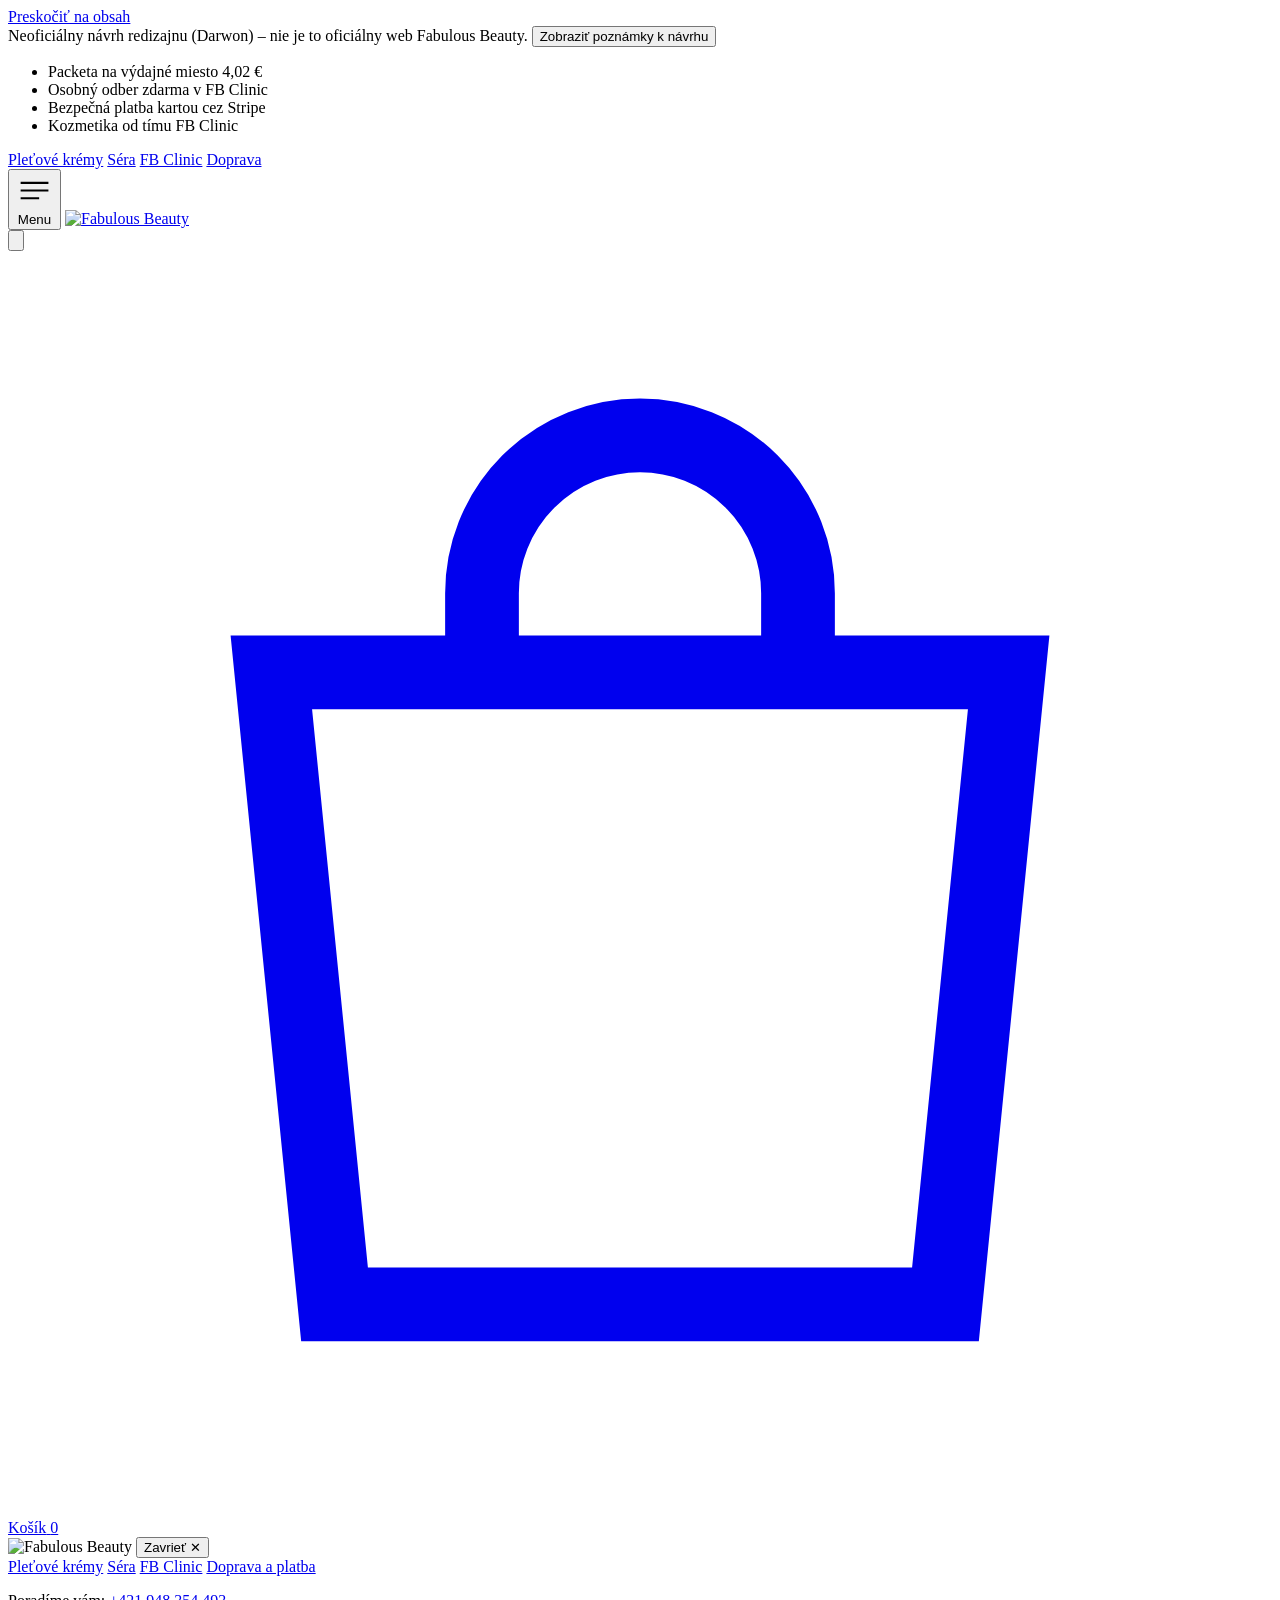
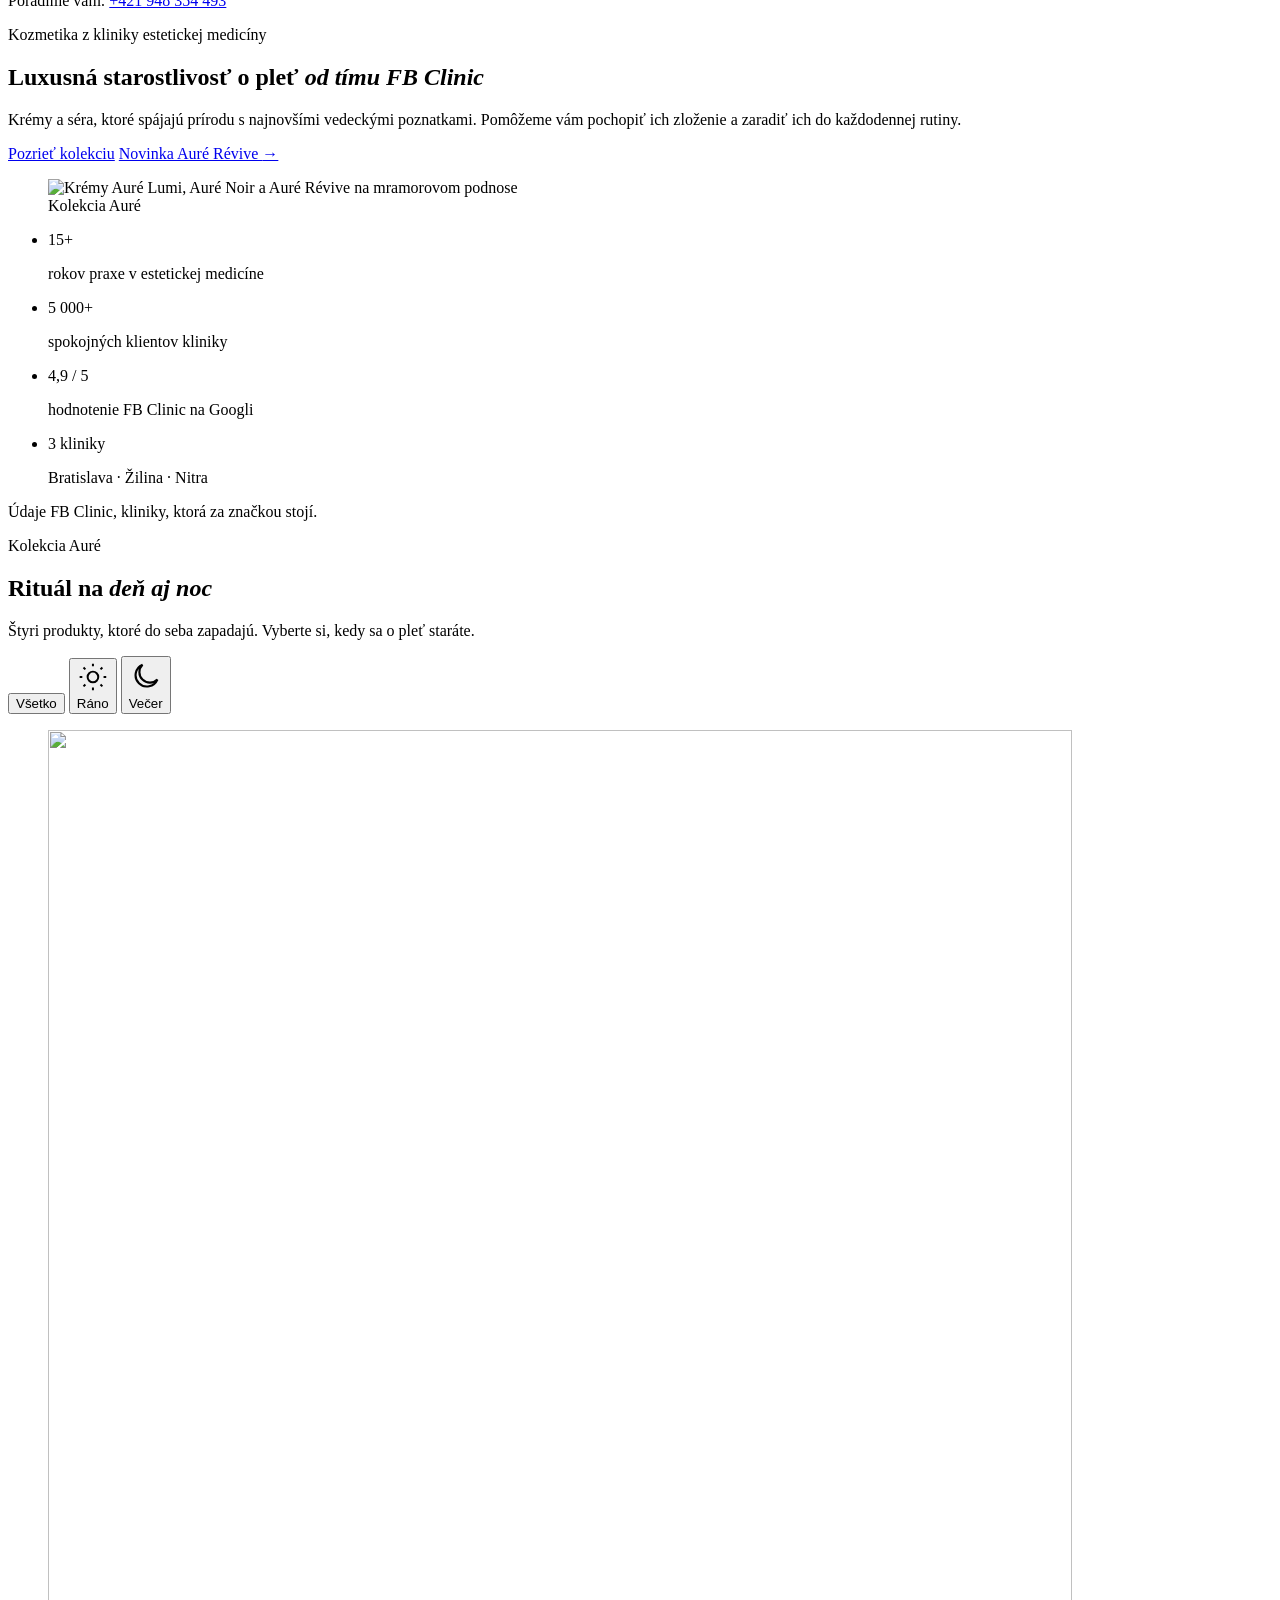
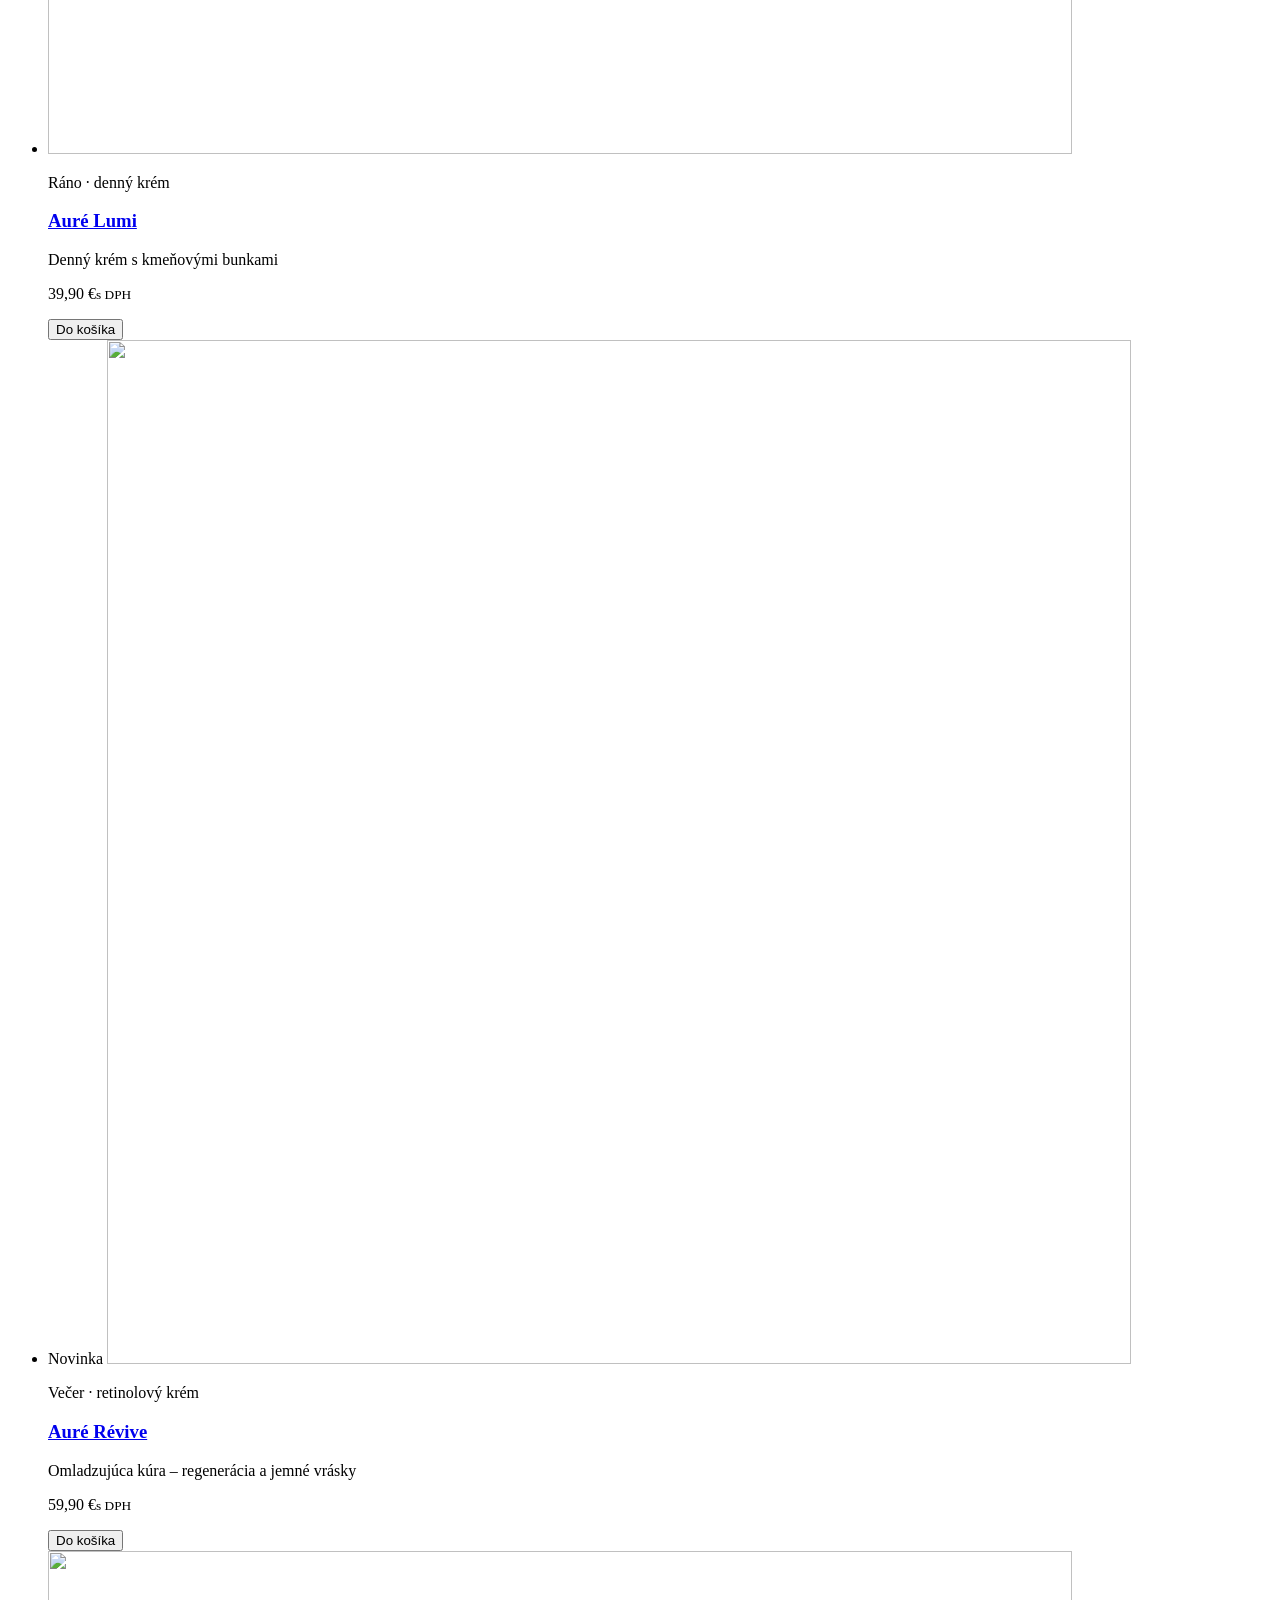
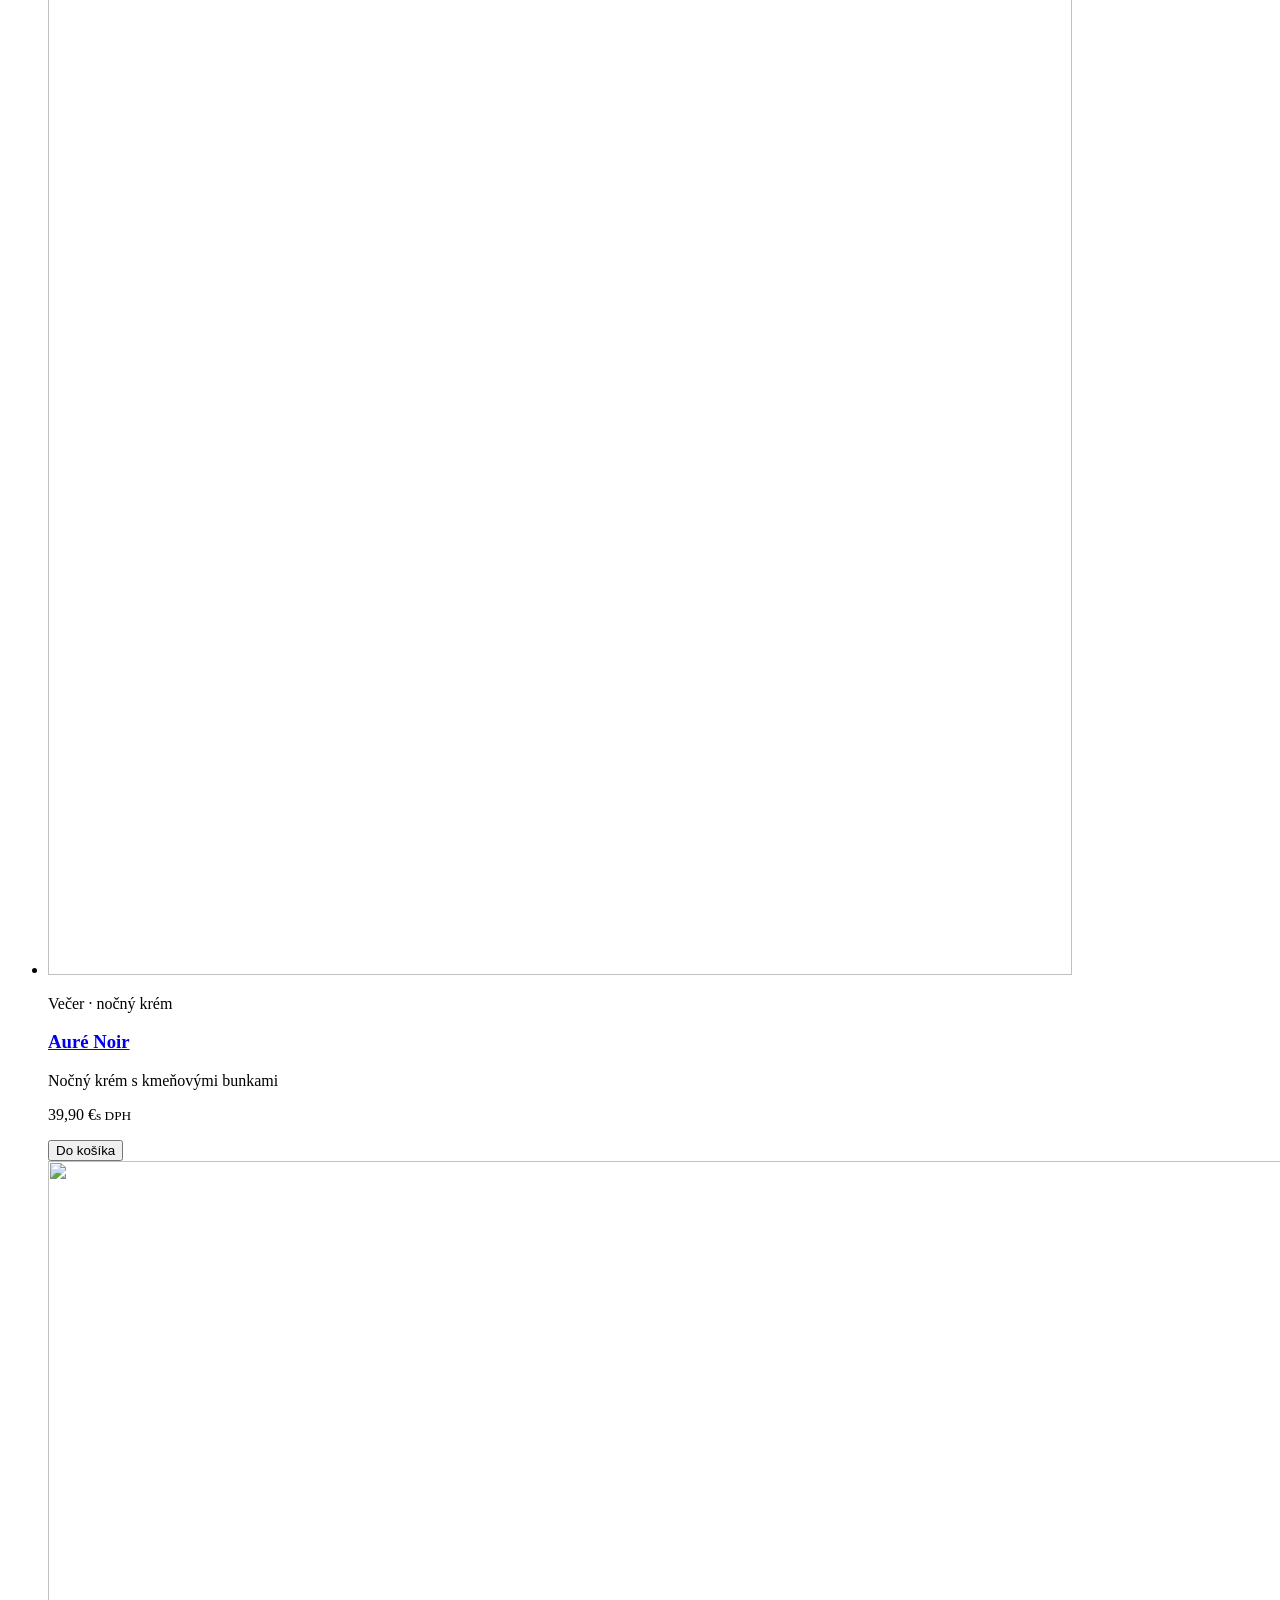
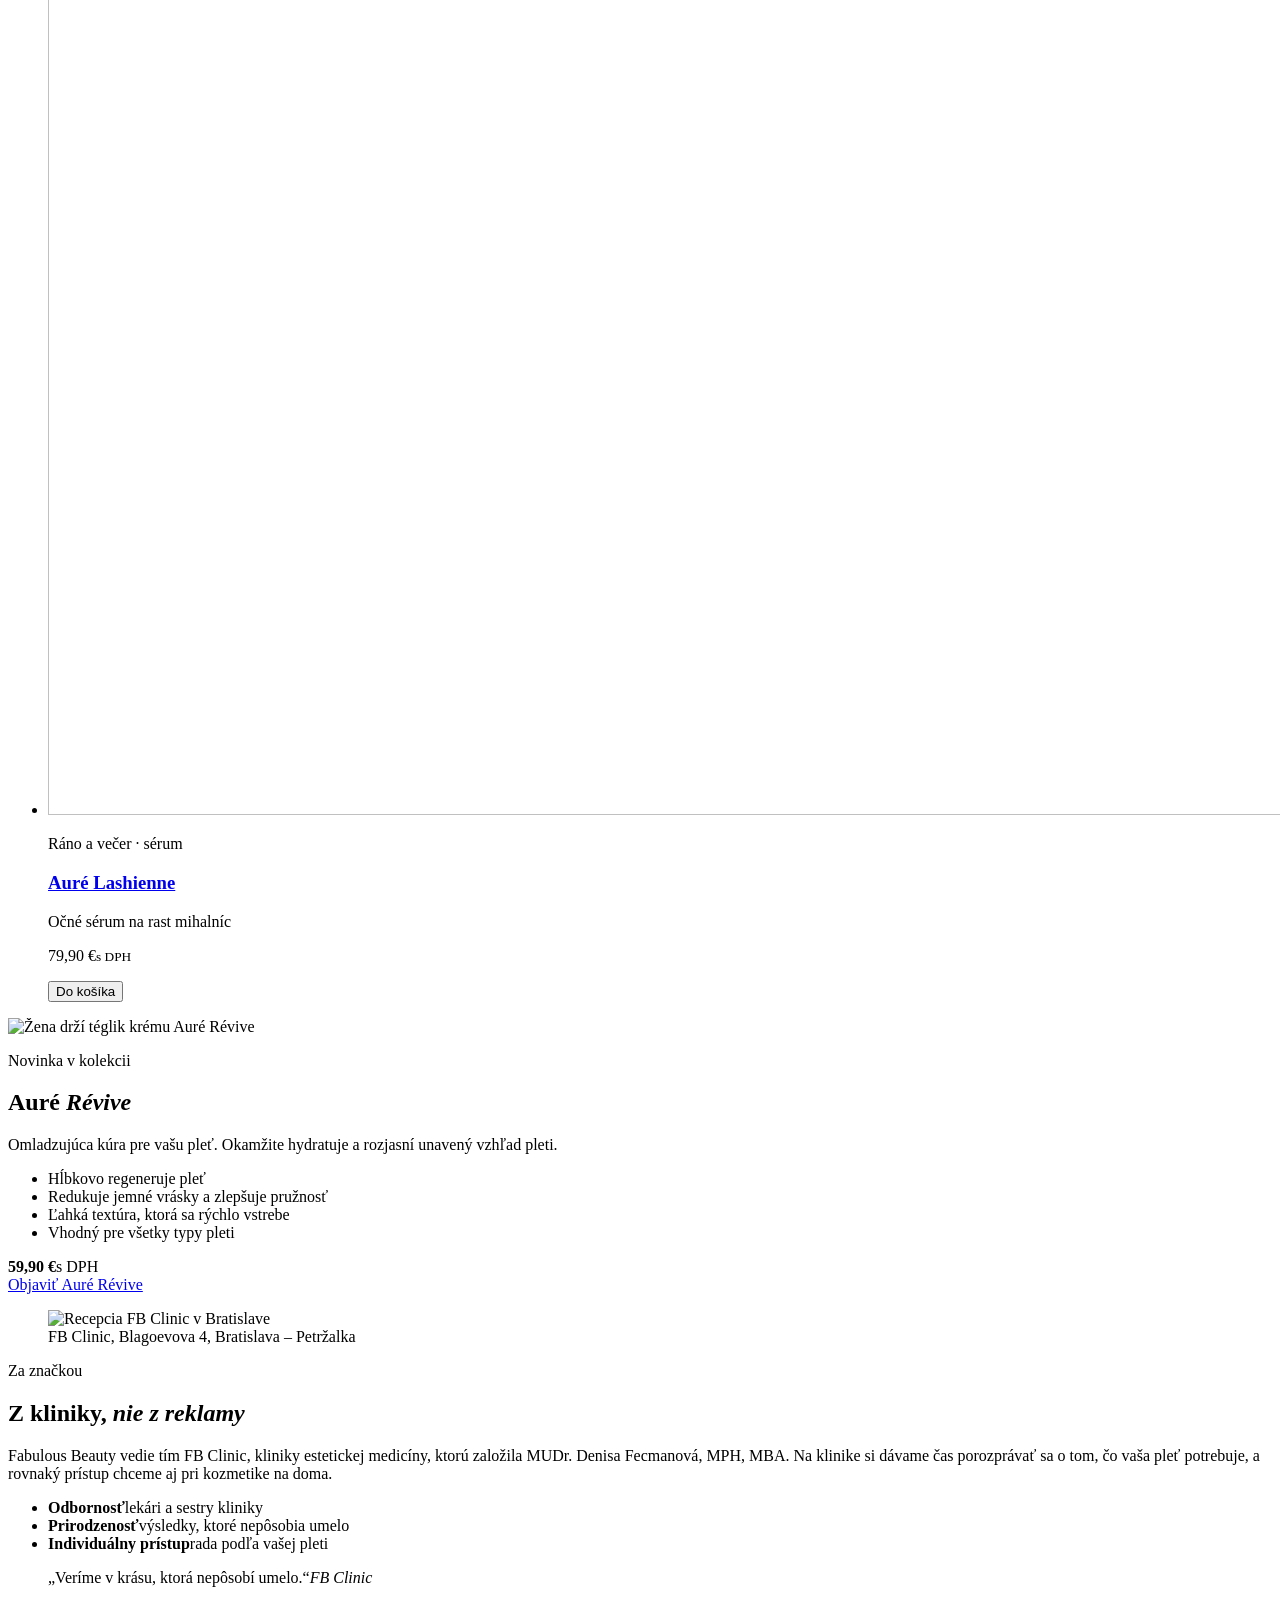
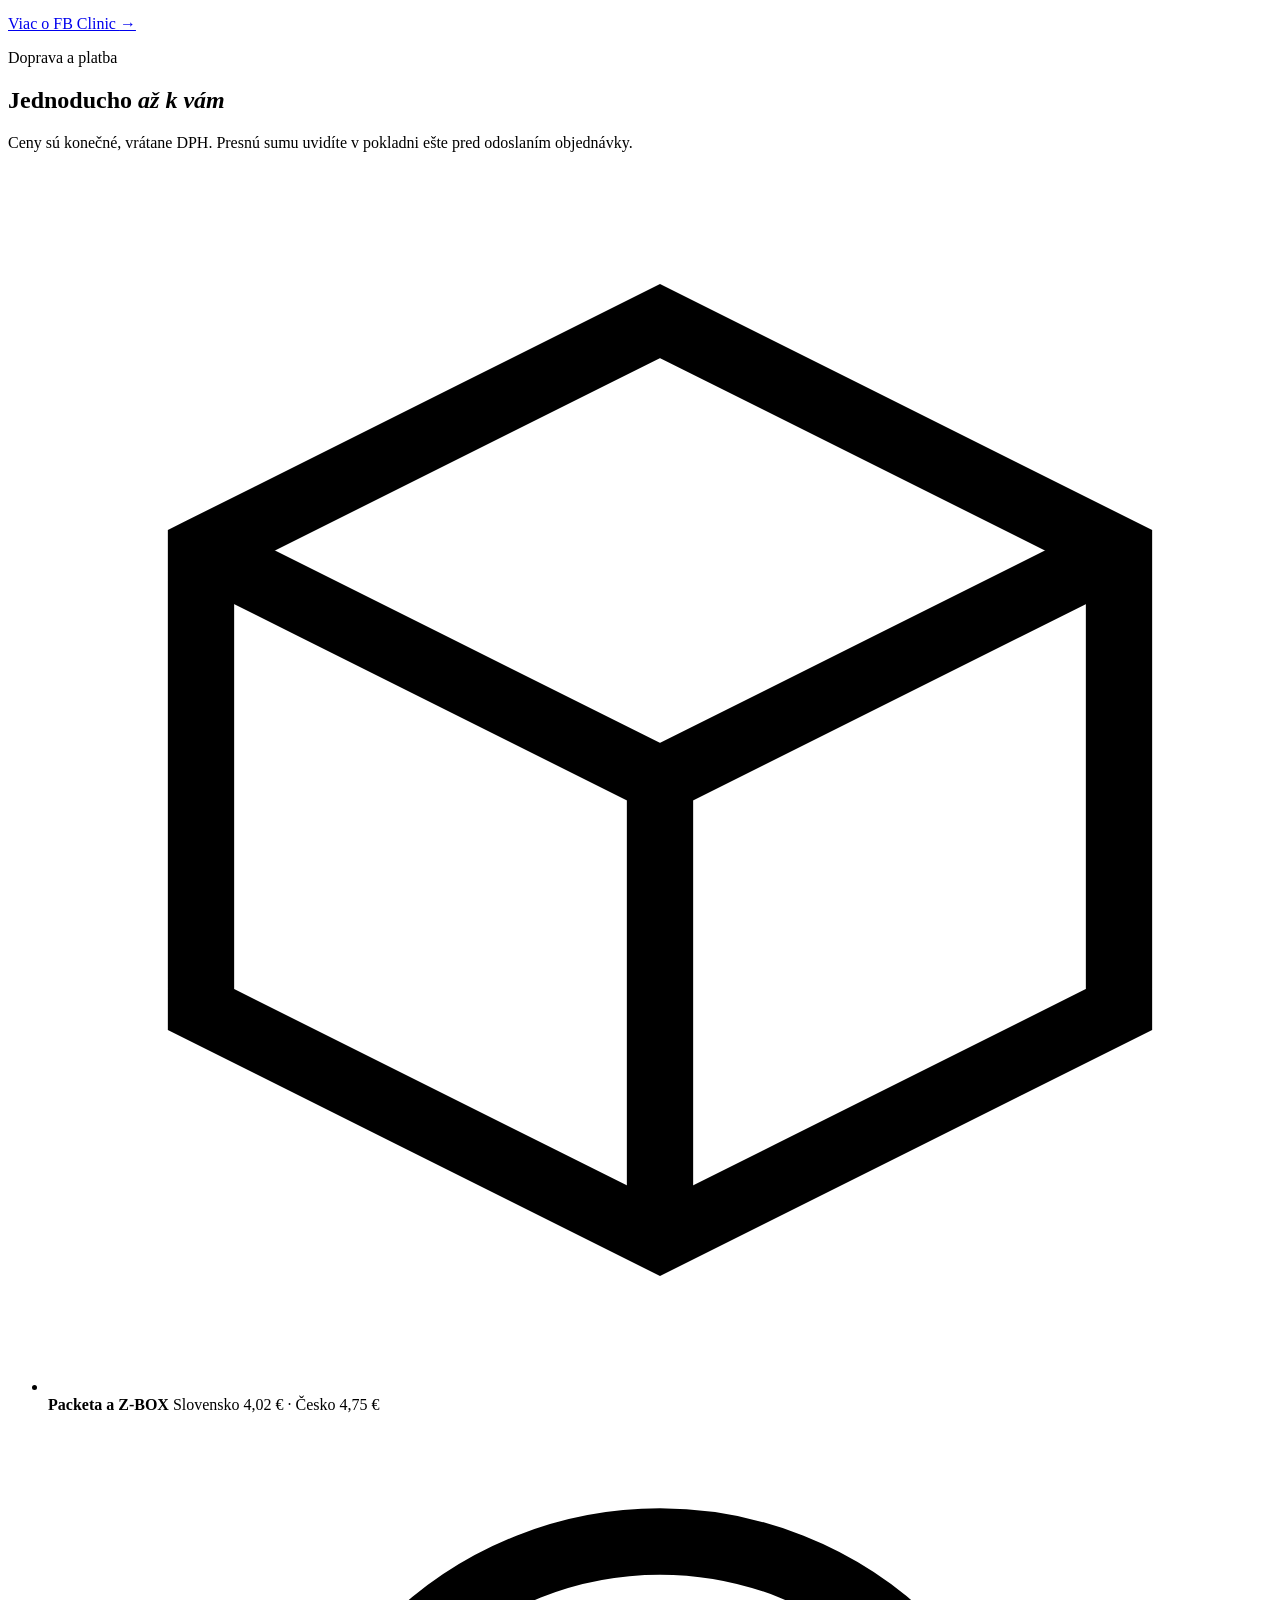
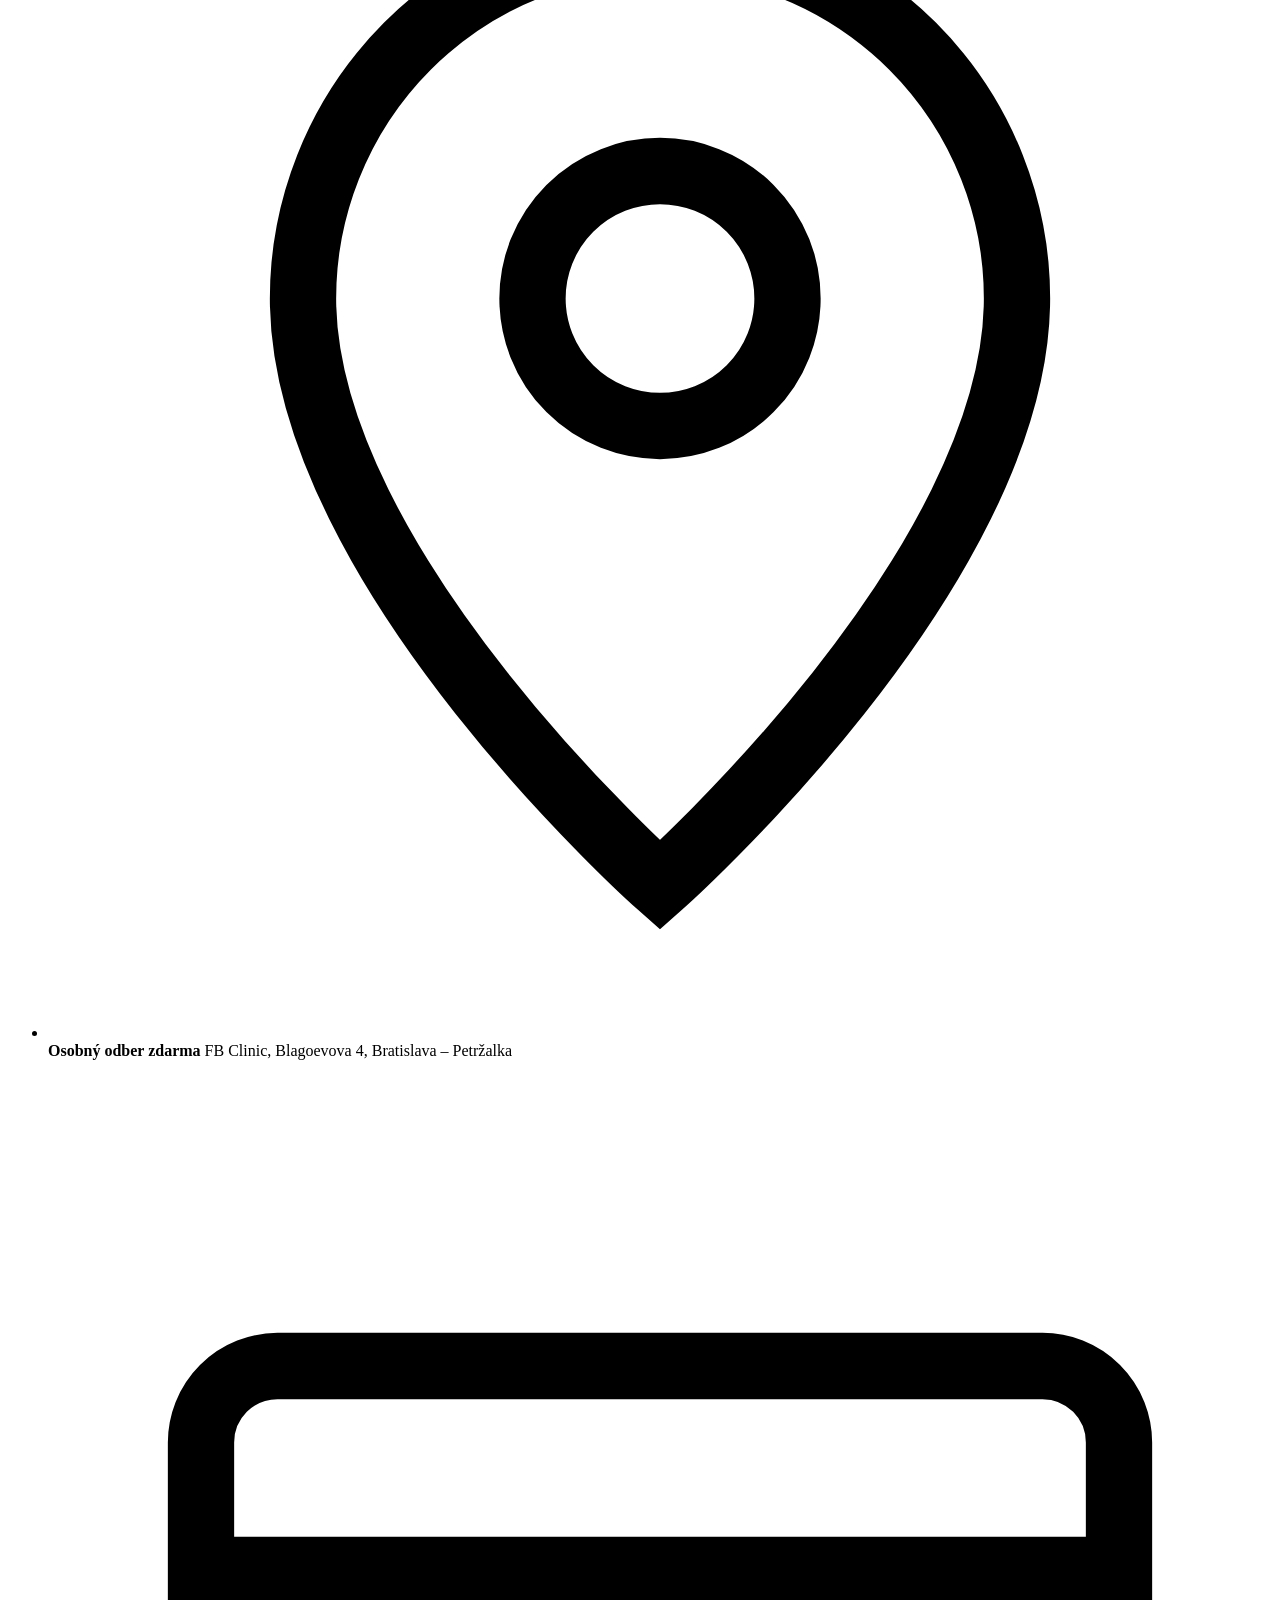
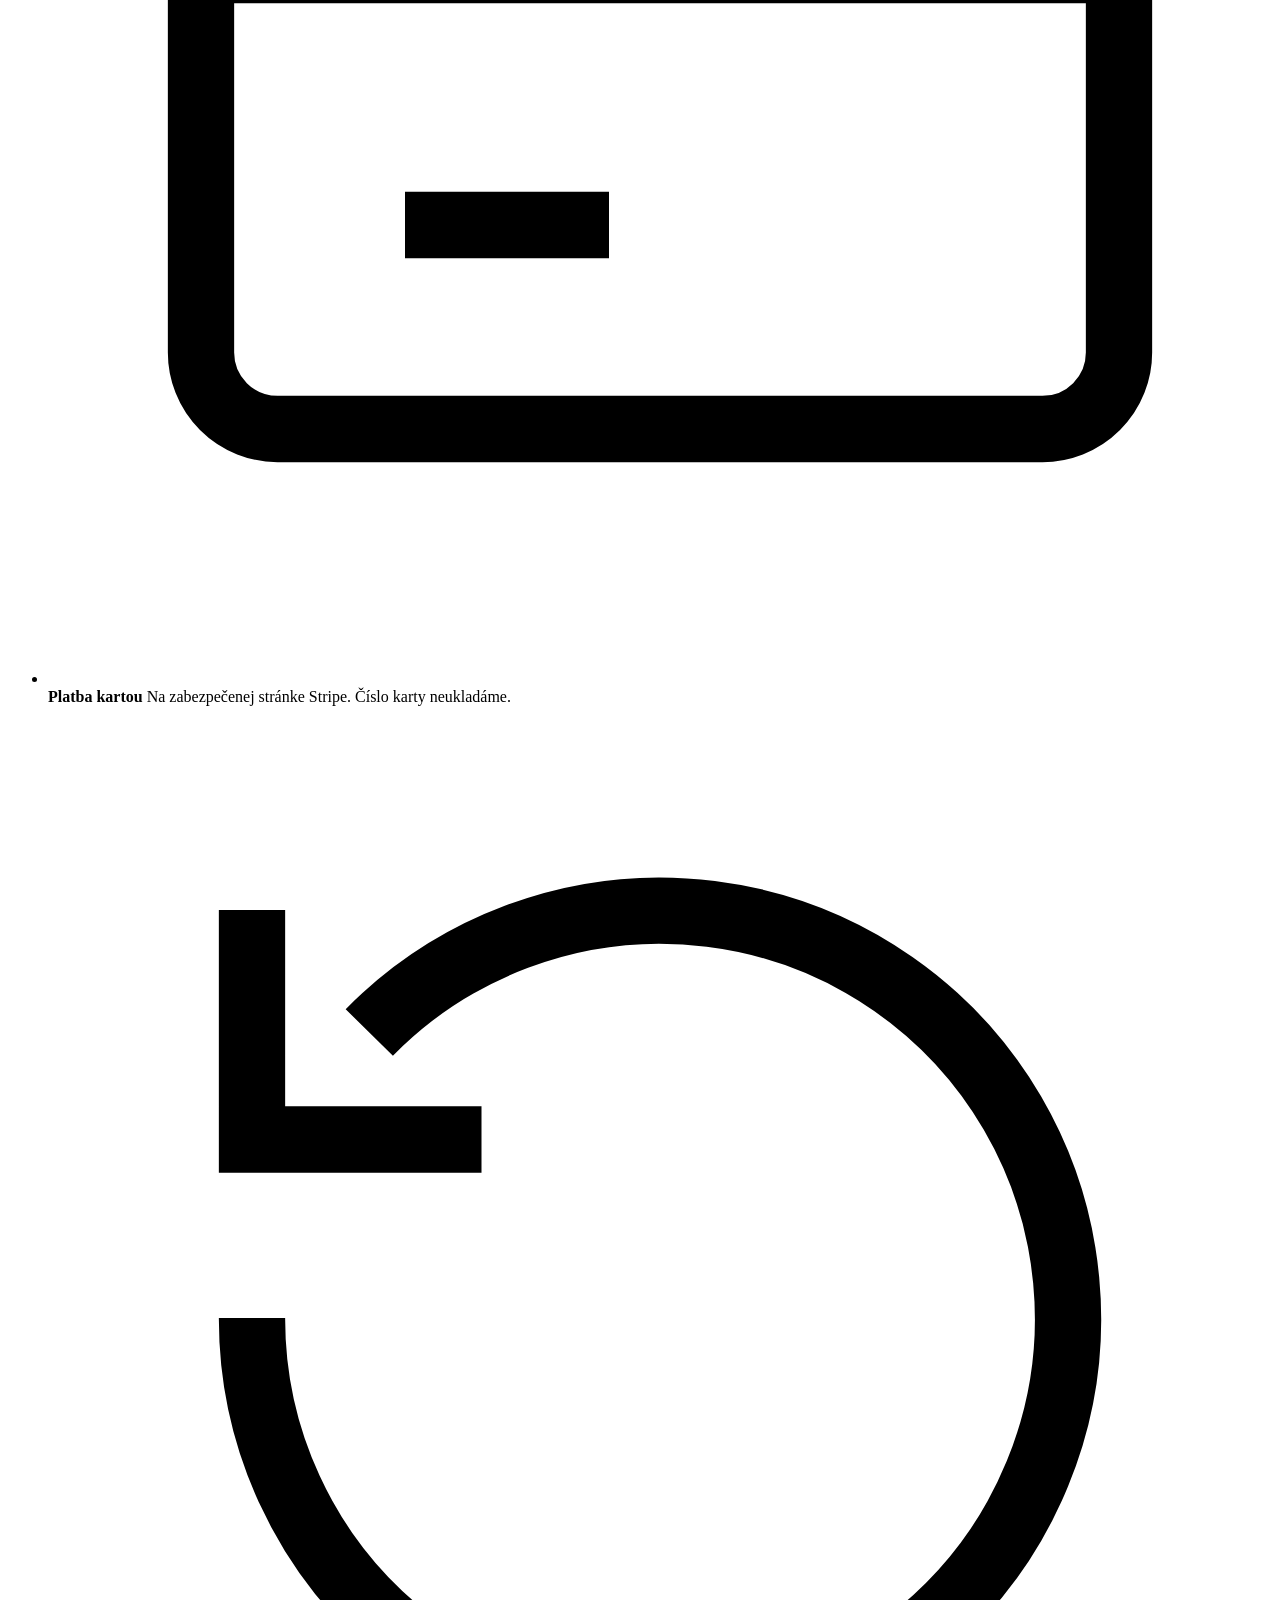
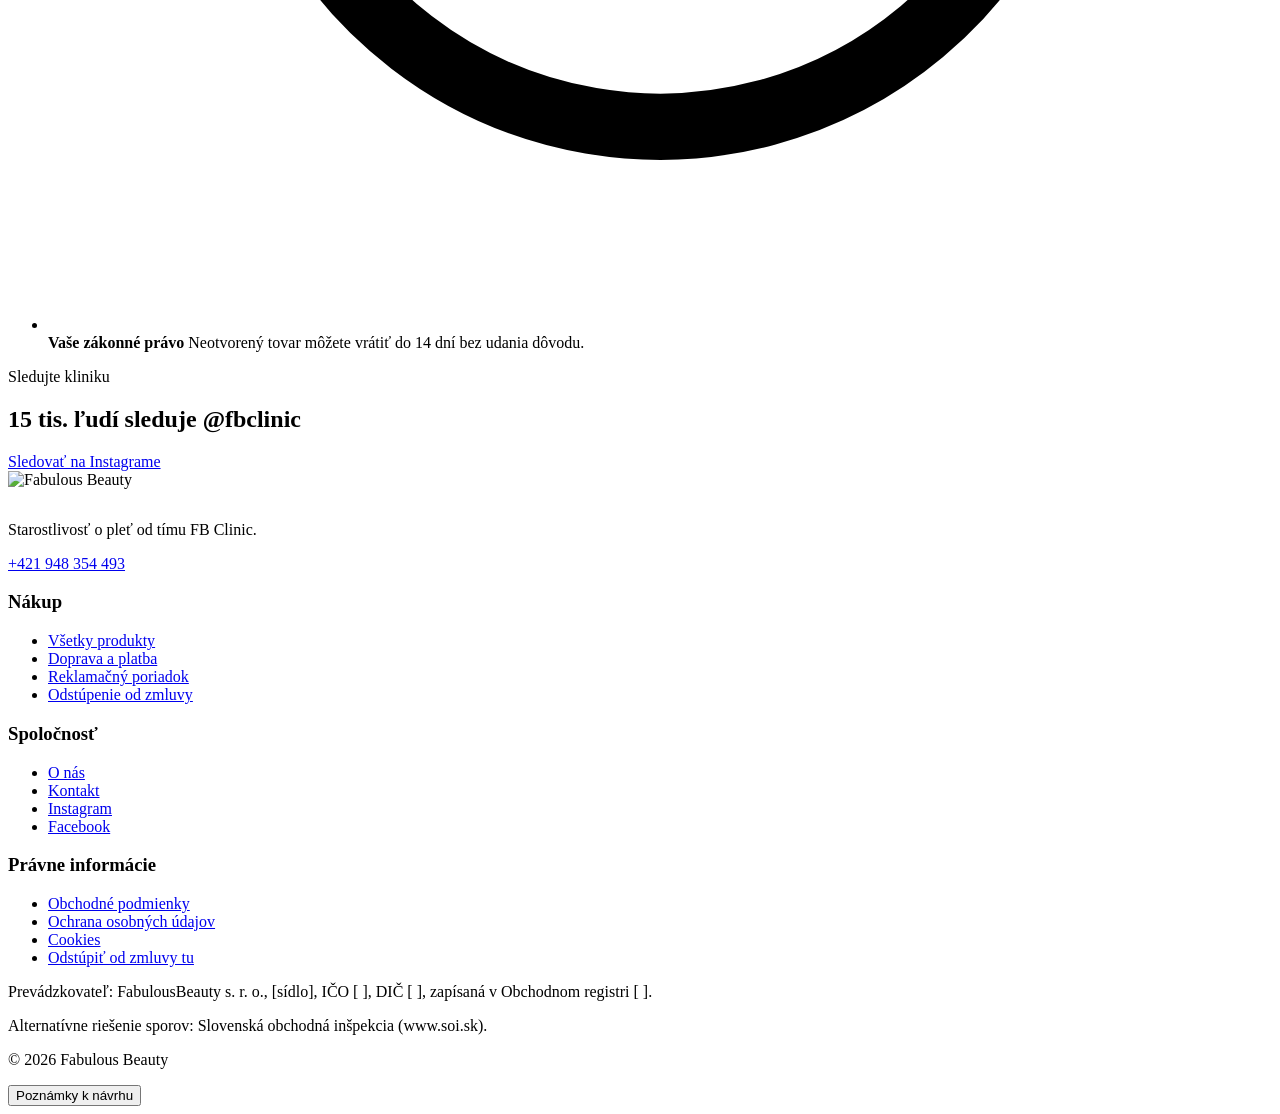
==== index.html @ 74e39f7e "Homepage — neoficiálny návrh redizajnu This commit adds a new HTML file for the Fabulous Beauty webs" ====
<!doctype html>
<html lang="sk">
<head>
<meta charset="utf-8">
<meta name="viewport" content="width=device-width, initial-scale=1">
<meta name="robots" content="noindex, nofollow">
<title>Fabulous Beauty – starostlivosť o pleť od FB Clinic (návrh redizajnu)</title>
<meta name="description" content="Neoficiálny návrh redizajnu e-shopu Fabulous Beauty.">
<link rel="preconnect" href="https://fonts.googleapis.com">
<link rel="preconnect" href="https://fonts.gstatic.com" crossorigin>
<link rel="stylesheet" href="https://fonts.googleapis.com/css2?family=Cormorant:ital,wght@0,500;0,600;1,500&family=Montserrat:wght@400;500;600&display=swap">
<link rel="stylesheet" href="assets/styles.css">
</head>
<body>
<a class="skip" href="#obsah">Preskočiť na obsah</a>

<div class="demo-bar">Neoficiálny návrh redizajnu (Darwon) – nie je to oficiálny web Fabulous Beauty. <button type="button" data-notes-toggle>Zobraziť poznámky k návrhu</button></div>

<div class="service" aria-label="Doprava a platba">
  <ul class="wrap">
    <li>Packeta na výdajné miesto 4,02 €</li>
    <li>Osobný odber zdarma v FB Clinic</li>
    <li>Bezpečná platba kartou cez Stripe</li>
    <li>Kozmetika od tímu FB Clinic</li>
  </ul>
</div>

<header class="header">
  <div class="wrap header__in">
    <nav class="nav" aria-label="Hlavná navigácia">
      <a href="#kolekcia">Pleťové krémy</a>
      <a href="#kolekcia">Séra</a>
      <a href="#klinika">FB Clinic</a>
      <a href="#nakup">Doprava</a>
    </nav>
    <button class="icon-btn menu-btn" type="button" aria-expanded="false" aria-controls="menu" data-menu-open>
      <svg viewBox="0 0 24 24" fill="none" stroke="currentColor" stroke-width="1.4" aria-hidden="true"><path d="M3 7h18M3 12h18M3 17h12"/></svg>
      <span class="sr">Menu</span>
    </button>
    <a class="logo" href="index.html" aria-label="Fabulous Beauty – domov">
      <img src="https://fabulousbeauty.eu/theme/logo.png" alt="Fabulous Beauty" width="201" height="155">
    </a>
    <div class="header__tools">
      <button class="icon-btn" type="button" aria-label="Hľadať">
        <svg viewBox="0 0 24 24" fill="none" stroke="currentColor" stroke-width="1.4" aria-hidden="true"><circle cx="11" cy="11" r="6.5"/><path d="M16 16l4.5 4.5"/></svg>
      </button>
      <a class="icon-btn" href="#" aria-label="Košík, 0 produktov" data-cart-link>
        <svg viewBox="0 0 24 24" fill="none" stroke="currentColor" stroke-width="1.4" aria-hidden="true"><path d="M5 8h14l-1.2 12H6.2L5 8z"/><path d="M9 8V6.5a3 3 0 0 1 6 0V8"/></svg>
        <span class="label">Košík</span>
        <span class="cart-count" data-cart-count>0</span>
      </a>
    </div>
  </div>
</header>

<div class="drawer-nav" id="menu" role="dialog" aria-modal="true" aria-label="Menu">
  <div class="drawer-nav__top">
    <img src="https://fabulousbeauty.eu/theme/logo.png" alt="Fabulous Beauty" width="52" height="40" style="width:52px;height:auto">
    <button class="icon-btn" type="button" data-menu-close>Zavrieť <span aria-hidden="true">✕</span></button>
  </div>
  <a class="big" href="#kolekcia" data-menu-close>Pleťové krémy</a>
  <a class="big" href="#kolekcia" data-menu-close>Séra</a>
  <a class="big" href="#klinika" data-menu-close>FB Clinic</a>
  <a class="big" href="#nakup" data-menu-close>Doprava a platba</a>
  <p class="contact">Poradíme vám: <a class="link" href="tel:+421948354493">+421 948 354 493</a></p>
</div>

<main id="obsah">

  <!-- HERO -->
  <section class="hero">
    <div class="wrap">
      <div class="hero__grid">
        <div>
          <p class="eyebrow">Kozmetika z kliniky estetickej medicíny</p>
          <h1 class="display">Luxusná starostlivosť o pleť <em>od tímu FB Clinic</em></h1>
        </div>
        <div class="hero__side">
          <p class="lead">Krémy a séra, ktoré spájajú prírodu s najnovšími vedeckými poznatkami. Pomôžeme vám pochopiť ich zloženie a zaradiť ich do každodennej rutiny.</p>
          <div class="hero__actions">
            <a class="btn btn--primary" href="#kolekcia">Pozrieť kolekciu</a>
            <a class="arrow-link" href="produkt.html">Novinka Auré Révive <span aria-hidden="true">→</span></a>
          </div>
        </div>
      </div>
    </div>
    <figure class="hero__img">
      <img src="https://fabulousbeauty.eu/theme/img/hero-fb-products-original-logo.webp" alt="Krémy Auré Lumi, Auré Noir a Auré Révive na mramorovom podnose" width="1942" height="809" fetchpriority="high">
      <figcaption class="hero__caption">Kolekcia Auré</figcaption>
    </figure>
  </section>

  <!-- DÔVERA – ČÍSLA KLINIKY -->
  <section class="proof" aria-label="FB Clinic v číslach">
    <div class="wrap">
      <ul class="proof__grid">
        <li class="proof__item"><p class="proof__num num">15+</p><p class="proof__label">rokov praxe v estetickej medicíne</p></li>
        <li class="proof__item"><p class="proof__num num">5 000+</p><p class="proof__label">spokojných klientov kliniky</p></li>
        <li class="proof__item"><p class="proof__num num">4,9 / 5</p><p class="proof__label">hodnotenie FB Clinic na Googli</p></li>
        <li class="proof__item"><p class="proof__num">3 kliniky</p><p class="proof__label">Bratislava · Žilina · Nitra</p></li>
      </ul>
      <p class="proof__src" data-note="Čísla sú z webu fbclinic.eu (10/2026). Pred spustením nechať potvrdiť klinikou.">Údaje FB Clinic, kliniky, ktorá za značkou stojí.</p>
    </div>
  </section>

  <!-- KOLEKCIA -->
  <section class="section" id="kolekcia">
    <div class="wrap">
      <div class="section__head">
        <div>
          <p class="eyebrow">Kolekcia Auré</p>
          <h2 class="display">Rituál na <em>deň aj noc</em></h2>
        </div>
        <div>
          <p class="muted" data-ritual-text style="margin-bottom:16px">Štyri produkty, ktoré do seba zapadajú. Vyberte si, kedy sa o pleť staráte.</p>
          <div class="ritual-toggle" role="group" aria-label="Zobraziť rituál">
            <button type="button" aria-pressed="true" data-ritual="all">Všetko</button>
            <button type="button" aria-pressed="false" data-ritual="day">
              <svg viewBox="0 0 24 24" fill="none" stroke="currentColor" stroke-width="1.5" aria-hidden="true"><circle cx="12" cy="12" r="4"/><path d="M12 2v2M12 20v2M4.9 4.9l1.4 1.4M17.7 17.7l1.4 1.4M2 12h2M20 12h2M4.9 19.1l1.4-1.4M17.7 6.3l1.4-1.4"/></svg>Ráno</button>
            <button type="button" aria-pressed="false" data-ritual="night">
              <svg viewBox="0 0 24 24" fill="none" stroke="currentColor" stroke-width="1.5" aria-hidden="true"><path d="M20 14.5A8 8 0 1 1 9.5 4a6.5 6.5 0 0 0 10.5 10.5z"/></svg>Večer</button>
          </div>
        </div>
      </div>
    </div>

    <ul class="shelf">
      <li class="pcard" data-when="day">
        <a class="pcard__img" href="#" tabindex="-1" aria-hidden="true"><img src="https://fabulousbeauty.eu/catalogue-media/2EDFD41A-E334-4526-AE61-6440B90B2082.webp" alt="" width="1024" height="1024" loading="lazy"></a>
        <div class="pcard__body">
          <p class="pcard__when">Ráno · denný krém</p>
          <h3 class="pcard__name"><a href="#">Auré Lumi</a></h3>
          <p class="pcard__type">Denný krém s kmeňovými bunkami</p>
          <div class="pcard__foot">
            <p class="pcard__price num">39,90 €<small>s DPH</small></p>
            <button class="pcard__add" type="button" data-add="Auré Lumi">Do košíka</button>
          </div>
        </div>
      </li>
      <li class="pcard" data-when="night">
        <span class="pcard__tag">Novinka</span>
        <a class="pcard__img" href="produkt.html" tabindex="-1" aria-hidden="true"><img src="https://fabulousbeauty.eu/catalogue-media/08448D9E-2F20-4D50-B51A-9E70C369E79C.webp" alt="" width="1024" height="1024" loading="lazy"></a>
        <div class="pcard__body">
          <p class="pcard__when" data-note="Na webe nie je uvedené, či je Révive na večer. Retinol sa bežne používa večer – overiť s FB Clinic.">Večer · retinolový krém</p>
          <h3 class="pcard__name"><a href="produkt.html">Auré Révive</a></h3>
          <p class="pcard__type">Omladzujúca kúra – regenerácia a jemné vrásky</p>
          <div class="pcard__foot">
            <p class="pcard__price num">59,90 €<small>s DPH</small></p>
            <button class="pcard__add" type="button" data-add="Auré Révive">Do košíka</button>
          </div>
        </div>
      </li>
      <li class="pcard" data-when="night">
        <a class="pcard__img" href="#" tabindex="-1" aria-hidden="true"><img src="https://fabulousbeauty.eu/catalogue-media/4B3083F7-0622-494C-A8D8-50EE767B3598.webp" alt="" width="1024" height="1024" loading="lazy"></a>
        <div class="pcard__body">
          <p class="pcard__when">Večer · nočný krém</p>
          <h3 class="pcard__name"><a href="#">Auré Noir</a></h3>
          <p class="pcard__type">Nočný krém s kmeňovými bunkami</p>
          <div class="pcard__foot">
            <p class="pcard__price num">39,90 €<small>s DPH</small></p>
            <button class="pcard__add" type="button" data-add="Auré Noir">Do košíka</button>
          </div>
        </div>
      </li>
      <li class="pcard" data-when="both">
        <a class="pcard__img" href="#" tabindex="-1" aria-hidden="true"><img src="https://fabulousbeauty.eu/catalogue-media/aure-lashienne.webp" alt="" width="1254" height="1254" loading="lazy"></a>
        <div class="pcard__body">
          <p class="pcard__when">Ráno a večer · sérum</p>
          <h3 class="pcard__name"><a href="#">Auré Lashienne</a></h3>
          <p class="pcard__type">Očné sérum na rast mihalníc</p>
          <div class="pcard__foot">
            <p class="pcard__price num">79,90 €<small>s DPH</small></p>
            <button class="pcard__add" type="button" data-add="Auré Lashienne">Do košíka</button>
          </div>
        </div>
      </li>
    </ul>
  </section>

  <!-- SPOTLIGHT -->
  <section class="spot" aria-labelledby="spot-h">
    <div class="spot__img">
      <img src="https://fabulousbeauty.eu/theme/img/promo-woman-cream.webp" alt="Žena drží téglik krému Auré Révive" width="1536" height="1024" loading="lazy">
    </div>
    <div class="spot__txt">
      <p class="eyebrow">Novinka v kolekcii</p>
      <h2 class="display" id="spot-h">Auré <em>Révive</em></h2>
      <p class="lead">Omladzujúca kúra pre vašu pleť. Okamžite hydratuje a rozjasní unavený vzhľad pleti.</p>
      <ul class="spot__list">
        <li>Hĺbkovo regeneruje pleť</li>
        <li>Redukuje jemné vrásky a zlepšuje pružnosť</li>
        <li>Ľahká textúra, ktorá sa rýchlo vstrebe</li>
        <li>Vhodný pre všetky typy pleti</li>
      </ul>
      <div class="spot__price"><strong class="num">59,90 €</strong><span class="muted small">s DPH</span></div>
      <div><a class="btn btn--primary" href="produkt.html">Objaviť Auré Révive</a></div>
    </div>
  </section>

  <!-- KLINIKA -->
  <section class="section section--paper" id="klinika">
    <div class="wrap clinic">
      <figure class="clinic__img">
        <img src="https://fabulousbeauty.eu/theme/img/fb-clinic-about.webp" alt="Recepcia FB Clinic v Bratislave" width="1600" height="1200" loading="lazy">
        <figcaption>FB Clinic, Blagoevova 4, Bratislava – Petržalka</figcaption>
      </figure>
      <div>
        <p class="eyebrow">Za značkou</p>
        <h2 class="display">Z kliniky, <em>nie z reklamy</em></h2>
        <p class="lead">Fabulous Beauty vedie tím FB Clinic, kliniky estetickej medicíny, ktorú založila MUDr. Denisa Fecmanová, MPH, MBA. Na klinike si dávame čas porozprávať sa o tom, čo vaša pleť potrebuje, a rovnaký prístup chceme aj pri kozmetike na doma.</p>
        <ul class="values">
          <li><strong>Odbornosť</strong><span>lekári a sestry kliniky</span></li>
          <li><strong>Prirodzenosť</strong><span>výsledky, ktoré nepôsobia umelo</span></li>
          <li><strong>Individuálny prístup</strong><span>rada podľa vašej pleti</span></li>
        </ul>
        <blockquote class="quote">„Veríme v krásu, ktorá nepôsobí umelo.“<cite>FB Clinic</cite></blockquote>
        <p style="margin-top:28px"><a class="arrow-link" href="#">Viac o FB Clinic <span aria-hidden="true">→</span></a></p>
      </div>
    </div>
  </section>

  <!-- NÁKUP -->
  <section class="section" id="nakup" aria-labelledby="nakup-h">
    <div class="wrap">
      <div class="section__head">
        <div>
          <p class="eyebrow">Doprava a platba</p>
          <h2 class="display" id="nakup-h">Jednoducho <em>až k vám</em></h2>
        </div>
        <p class="muted">Ceny sú konečné, vrátane DPH. Presnú sumu uvidíte v pokladni ešte pred odoslaním objednávky.</p>
      </div>
      <ul class="buyinfo">
        <li>
          <svg viewBox="0 0 24 24" fill="none" stroke="currentColor" stroke-width="1.3" aria-hidden="true"><path d="M3 7.5 12 3l9 4.5v9L12 21l-9-4.5z"/><path d="M3 7.5 12 12l9-4.5M12 12v9"/></svg>
          <strong>Packeta a Z-BOX</strong>
          <span>Slovensko 4,02 € · Česko 4,75 €</span>
        </li>
        <li>
          <svg viewBox="0 0 24 24" fill="none" stroke="currentColor" stroke-width="1.3" aria-hidden="true"><path d="M12 21s-7-6.2-7-11.5a7 7 0 0 1 14 0C19 14.8 12 21 12 21z"/><circle cx="12" cy="9.5" r="2.5"/></svg>
          <strong>Osobný odber zdarma</strong>
          <span>FB Clinic, Blagoevova 4, Bratislava – Petržalka</span>
        </li>
        <li>
          <svg viewBox="0 0 24 24" fill="none" stroke="currentColor" stroke-width="1.3" aria-hidden="true"><rect x="3" y="6" width="18" height="13" rx="1.5"/><path d="M3 10h18M7 15h4"/></svg>
          <strong>Platba kartou</strong>
          <span>Na zabezpečenej stránke Stripe. Číslo karty neukladáme.</span>
        </li>
        <li>
          <svg viewBox="0 0 24 24" fill="none" stroke="currentColor" stroke-width="1.3" aria-hidden="true"><path d="M4 12a8 8 0 1 0 2.3-5.6M4 4v4.5h4.5"/></svg>
          <strong>Vaše zákonné právo</strong>
          <span>Neotvorený tovar môžete vrátiť do 14 dní bez udania dôvodu.</span>
        </li>
      </ul>
    </div>
  </section>

  <!-- INSTAGRAM -->
  <section class="section section--ink" aria-label="Instagram">
    <div class="wrap ig">
      <div>
        <p class="eyebrow" style="color:var(--gold-light)">Sledujte kliniku</p>
        <h2 class="display">15 tis. ľudí sleduje <span class="handle">@fbclinic</span></h2>
      </div>
      <a class="btn btn--ghost" href="https://www.instagram.com/fbclinic.aestheticmedicine/" rel="noopener">Sledovať na Instagrame</a>
    </div>
  </section>

</main>

<footer class="footer">
  <div class="wrap">
    <div class="footer__grid">
      <div>
        <img src="https://fabulousbeauty.eu/theme/logo.png" alt="Fabulous Beauty" width="72" height="56" style="width:72px;height:auto;margin-bottom:16px">
        <p class="muted">Starostlivosť o pleť od tímu FB Clinic.</p>
        <p style="margin-top:14px"><a class="link" href="tel:+421948354493">+421 948 354 493</a></p>
      </div>
      <div>
        <h3>Nákup</h3>
        <ul>
          <li><a href="#">Všetky produkty</a></li>
          <li><a href="#">Doprava a platba</a></li>
          <li><a href="#">Reklamačný poriadok</a></li>
          <li><a href="#">Odstúpenie od zmluvy</a></li>
        </ul>
      </div>
      <div>
        <h3>Spoločnosť</h3>
        <ul>
          <li><a href="#">O nás</a></li>
          <li><a href="#">Kontakt</a></li>
          <li><a href="https://www.instagram.com/fbclinic.aestheticmedicine/">Instagram</a></li>
          <li><a href="https://www.facebook.com/FBClinicAestheticMedicine">Facebook</a></li>
        </ul>
      </div>
      <div>
        <h3>Právne informácie</h3>
        <ul>
          <li><a href="#">Obchodné podmienky</a></li>
          <li><a href="#">Ochrana osobných údajov</a></li>
          <li><a href="#">Cookies</a></li>
          <li><a class="withdraw" href="#">Odstúpiť od zmluvy tu</a></li>
        </ul>
      </div>
    </div>
    <div class="footer__legal">
      <p data-note="Doplniť sídlo, IČO, DIČ a zápis v registri – na súčasnom webe chýbajú.">Prevádzkovateľ: FabulousBeauty s. r. o., [sídlo], IČO [ ], DIČ [ ], zapísaná v Obchodnom registri [ ].</p>
      <p>Alternatívne riešenie sporov: Slovenská obchodná inšpekcia (www.soi.sk).</p>
      <p>© 2026 Fabulous Beauty</p>
    </div>
  </div>
</footer>

<div class="toast" role="status" aria-live="polite" data-toast></div>
<button class="notes-toggle" type="button" aria-pressed="false" data-notes-toggle>Poznámky k návrhu</button>
<script src="assets/main.js"></script>
</body>
</html>
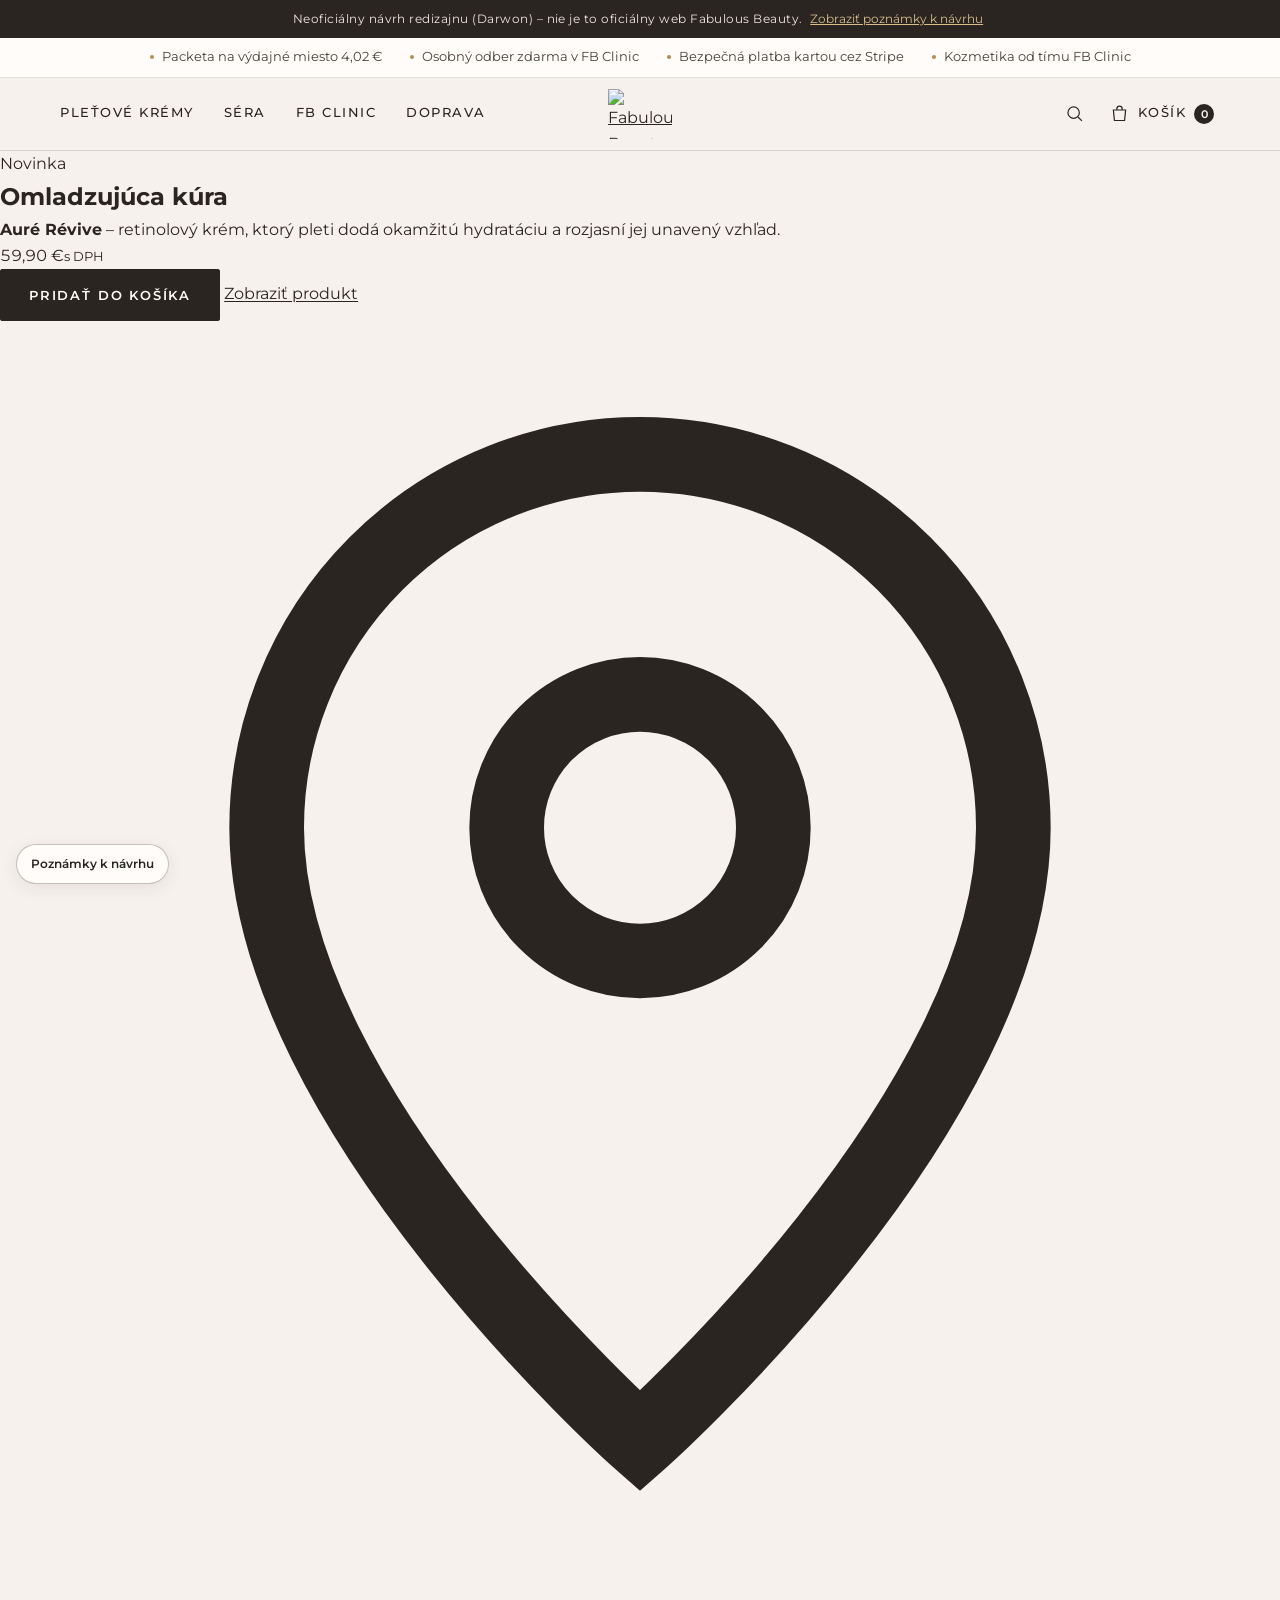
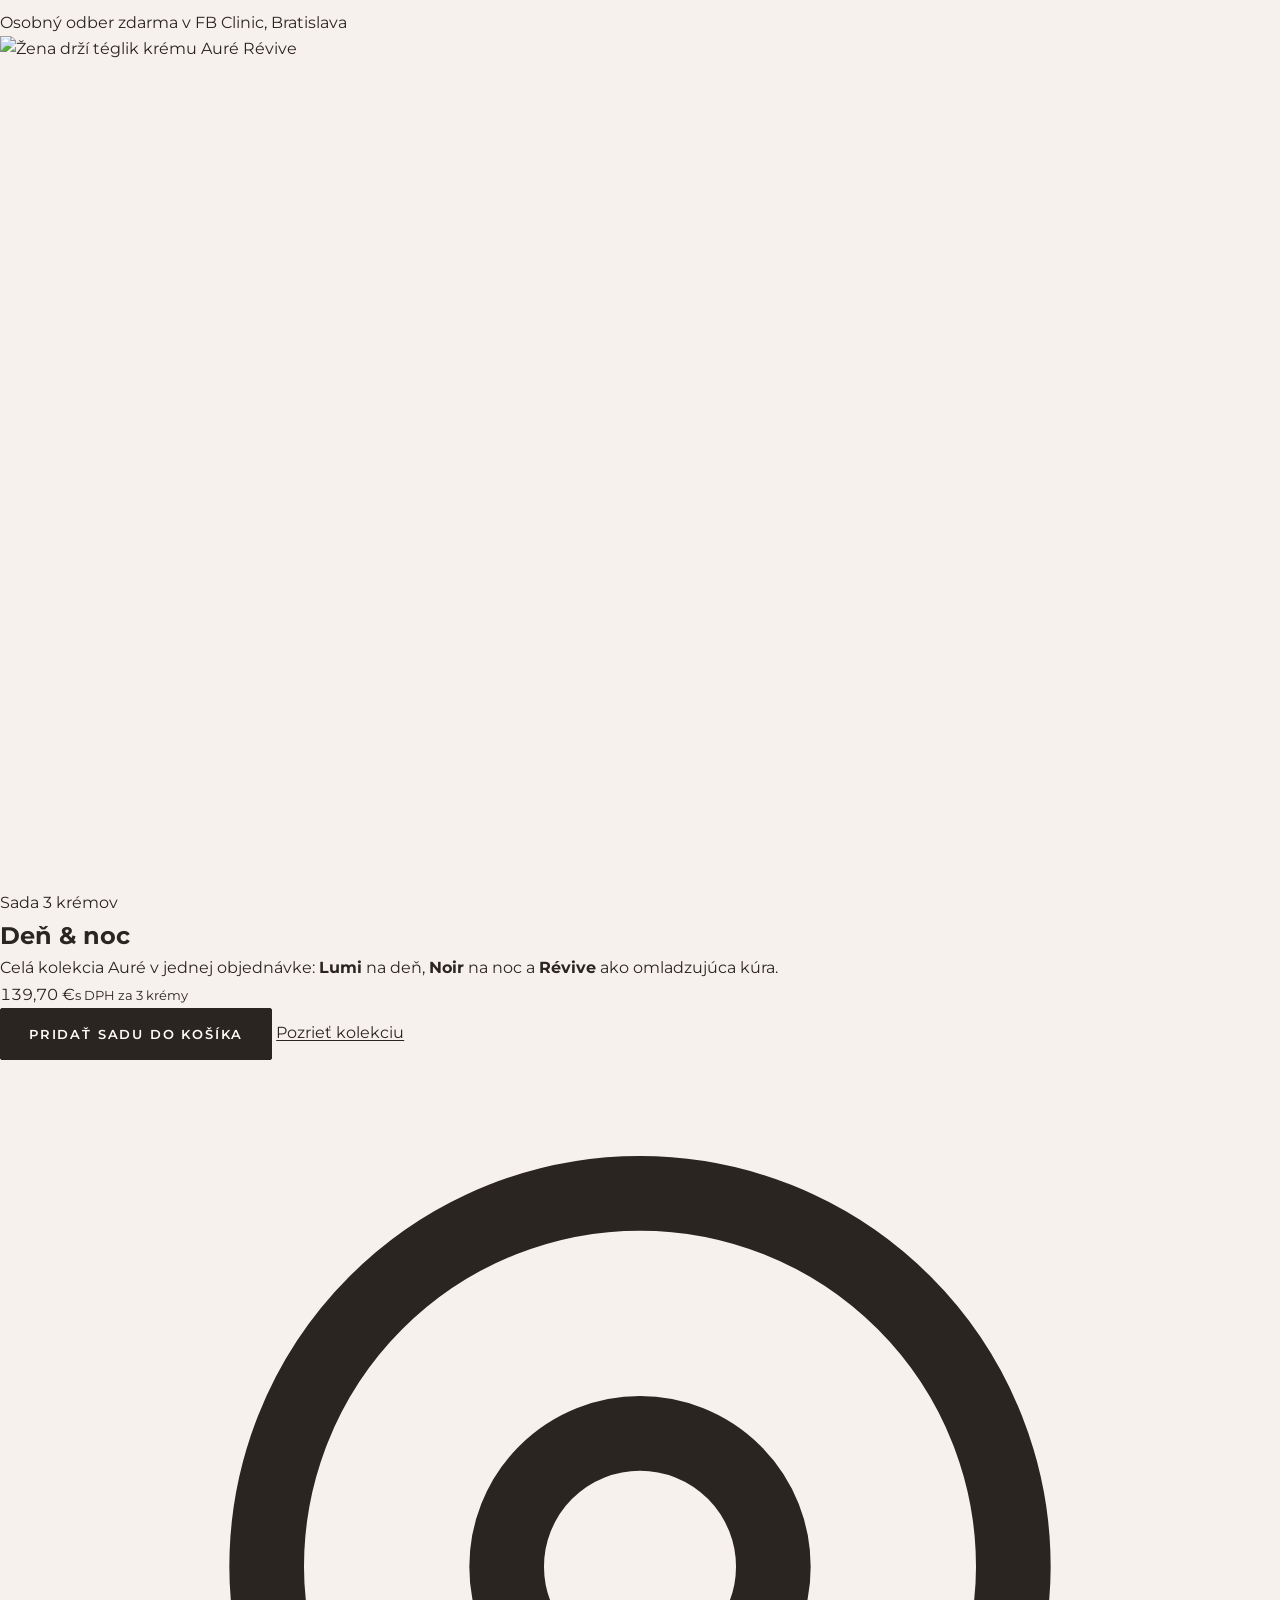
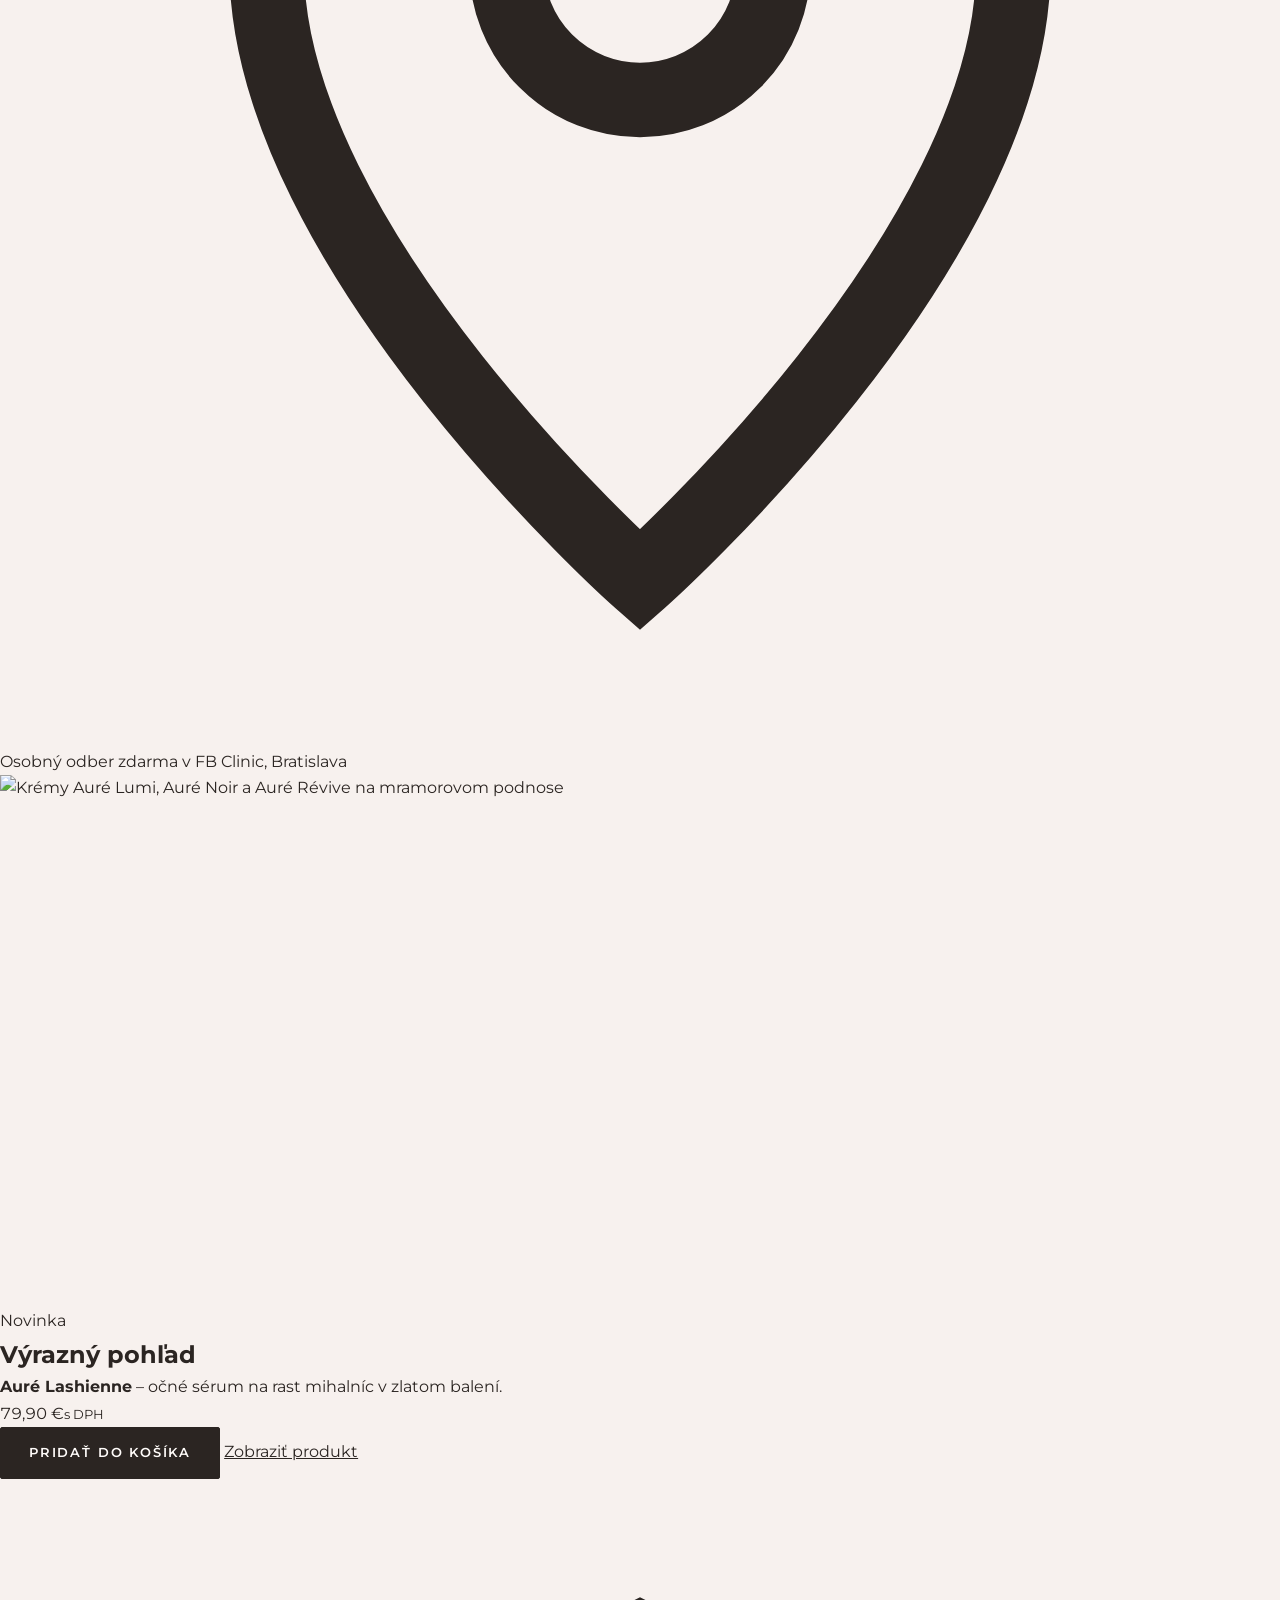
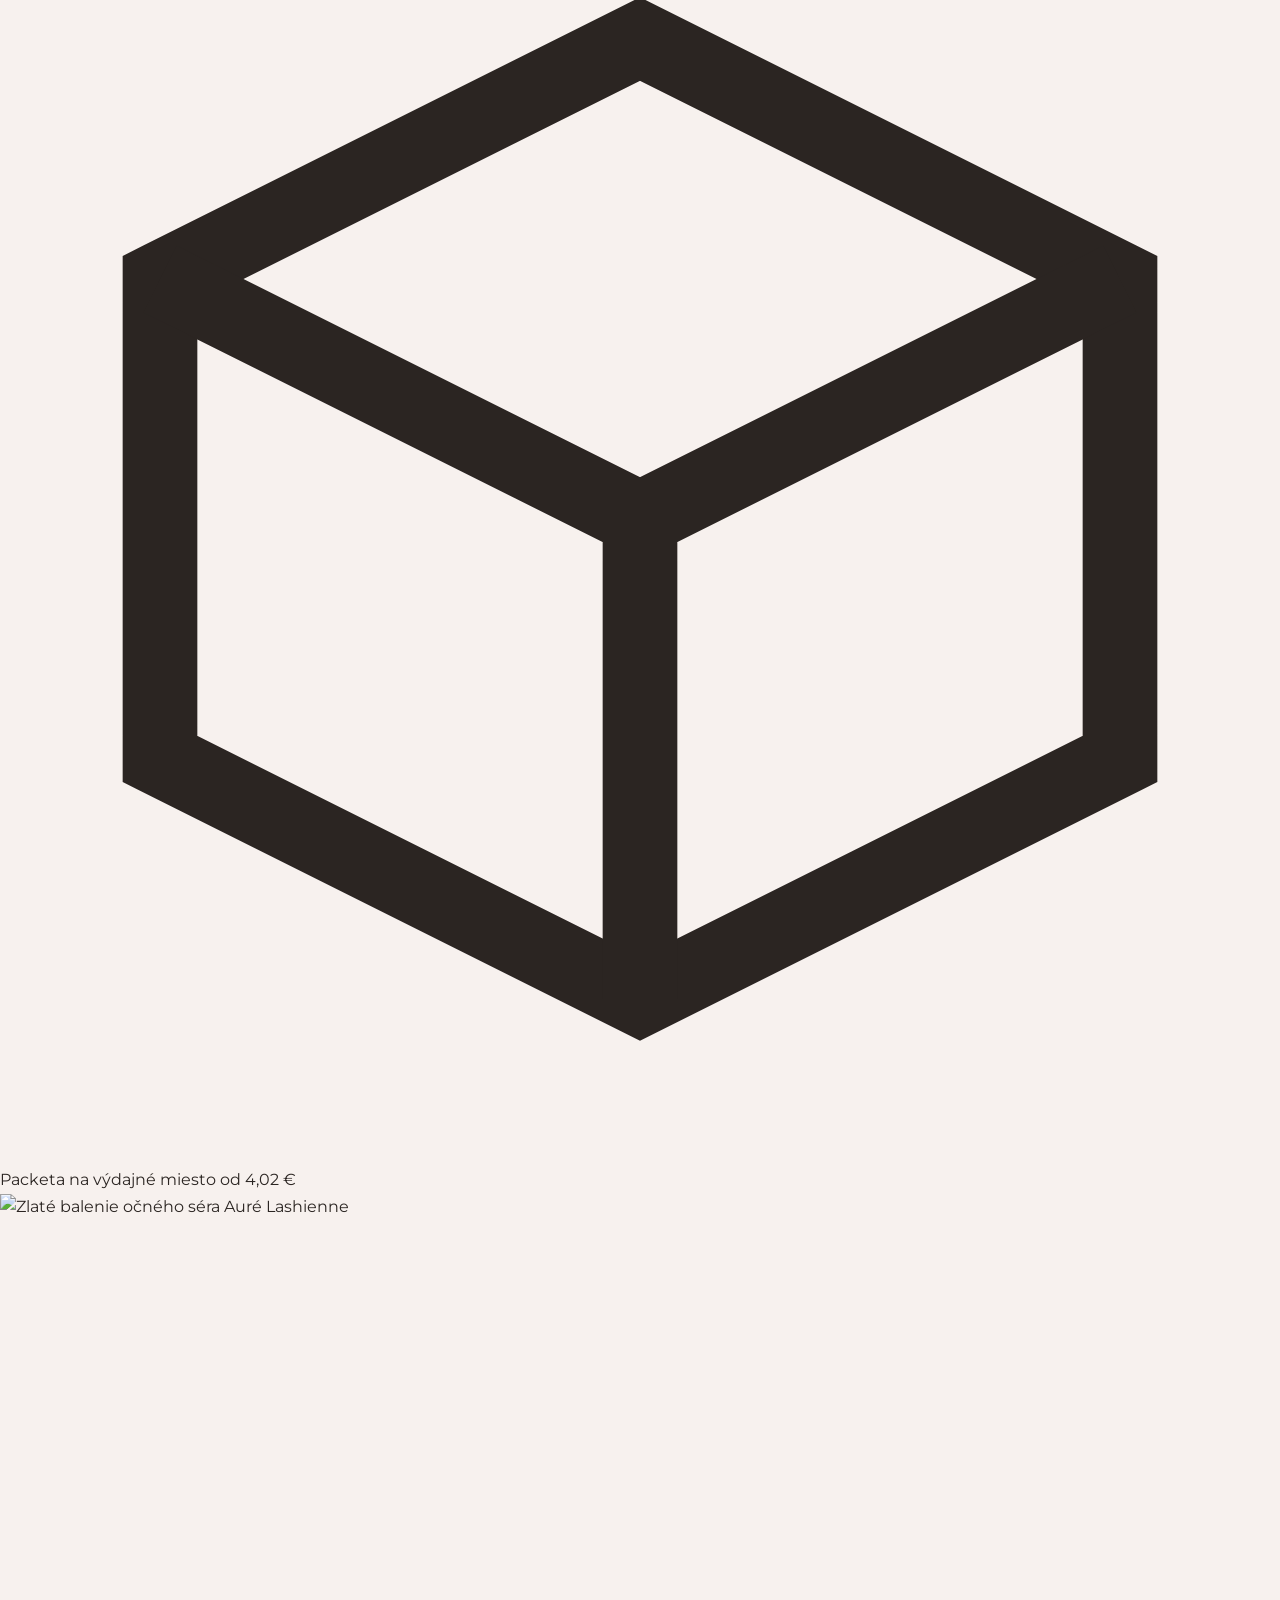
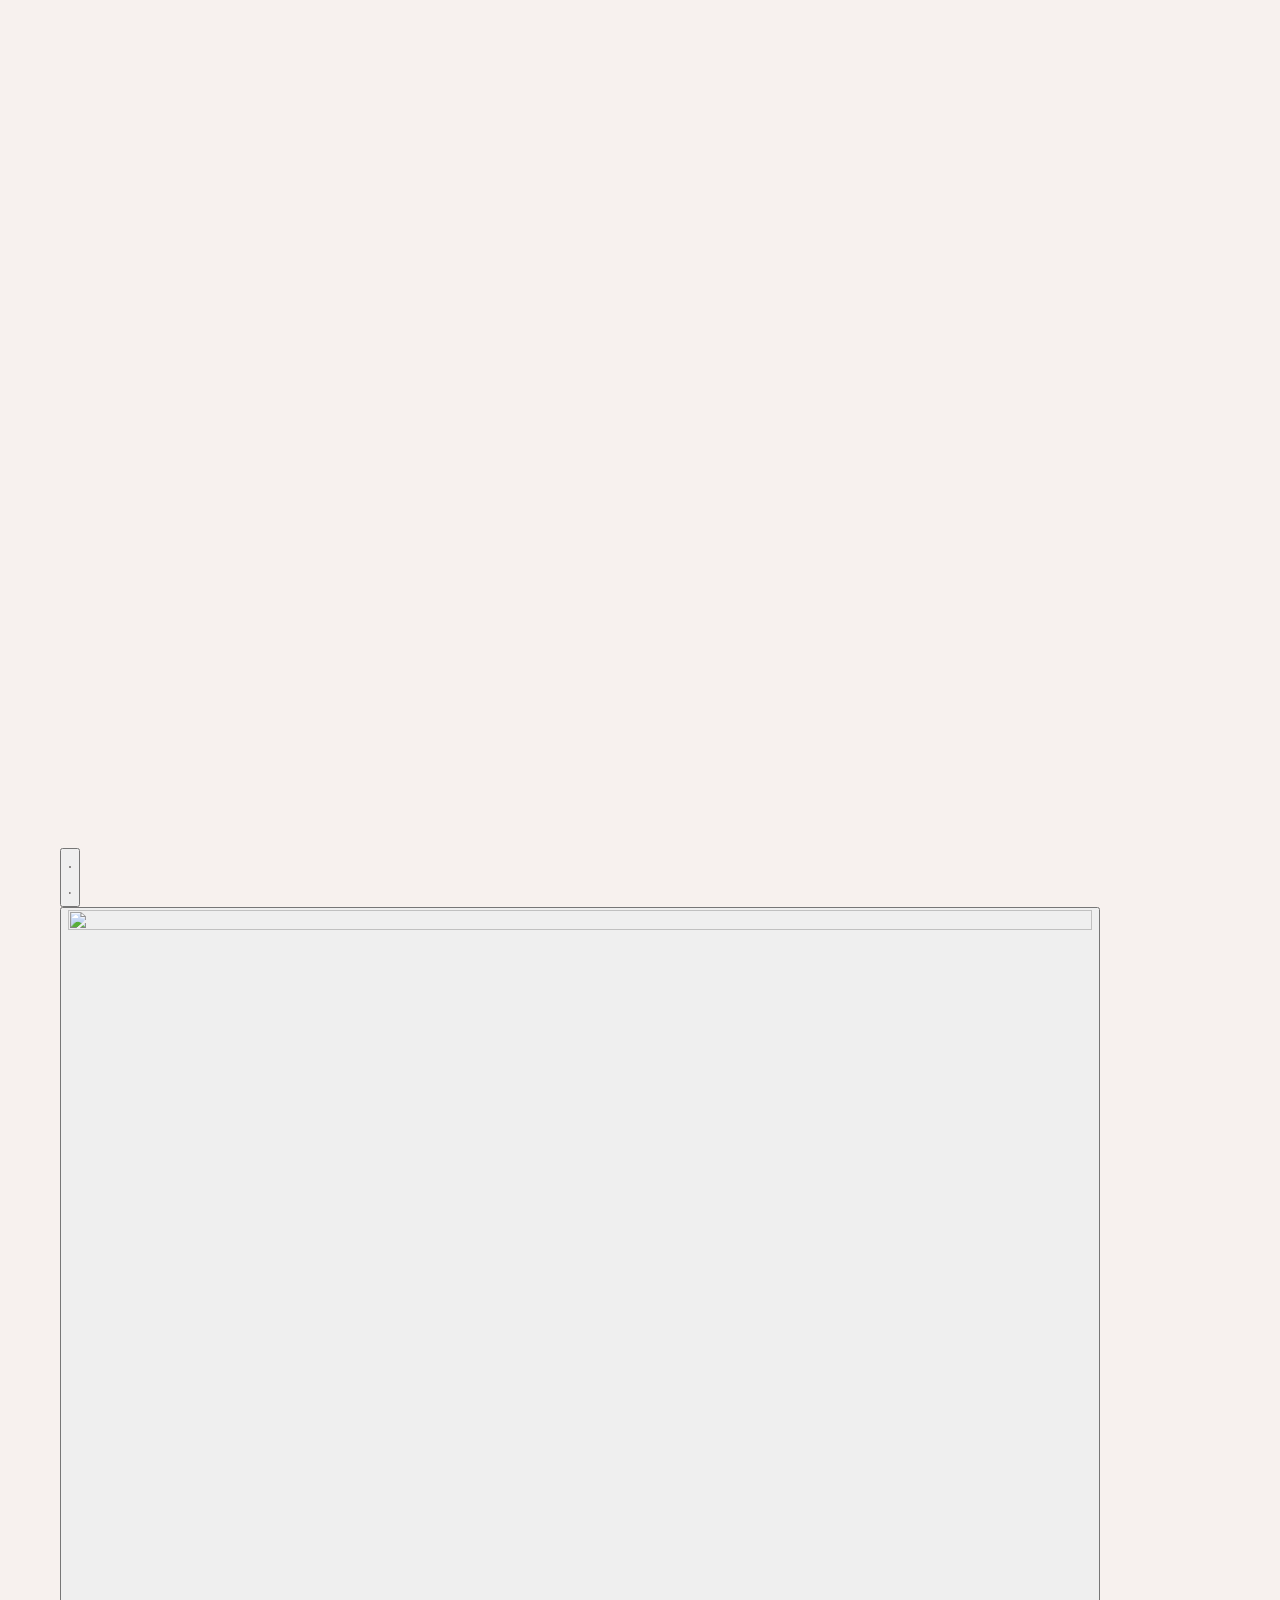
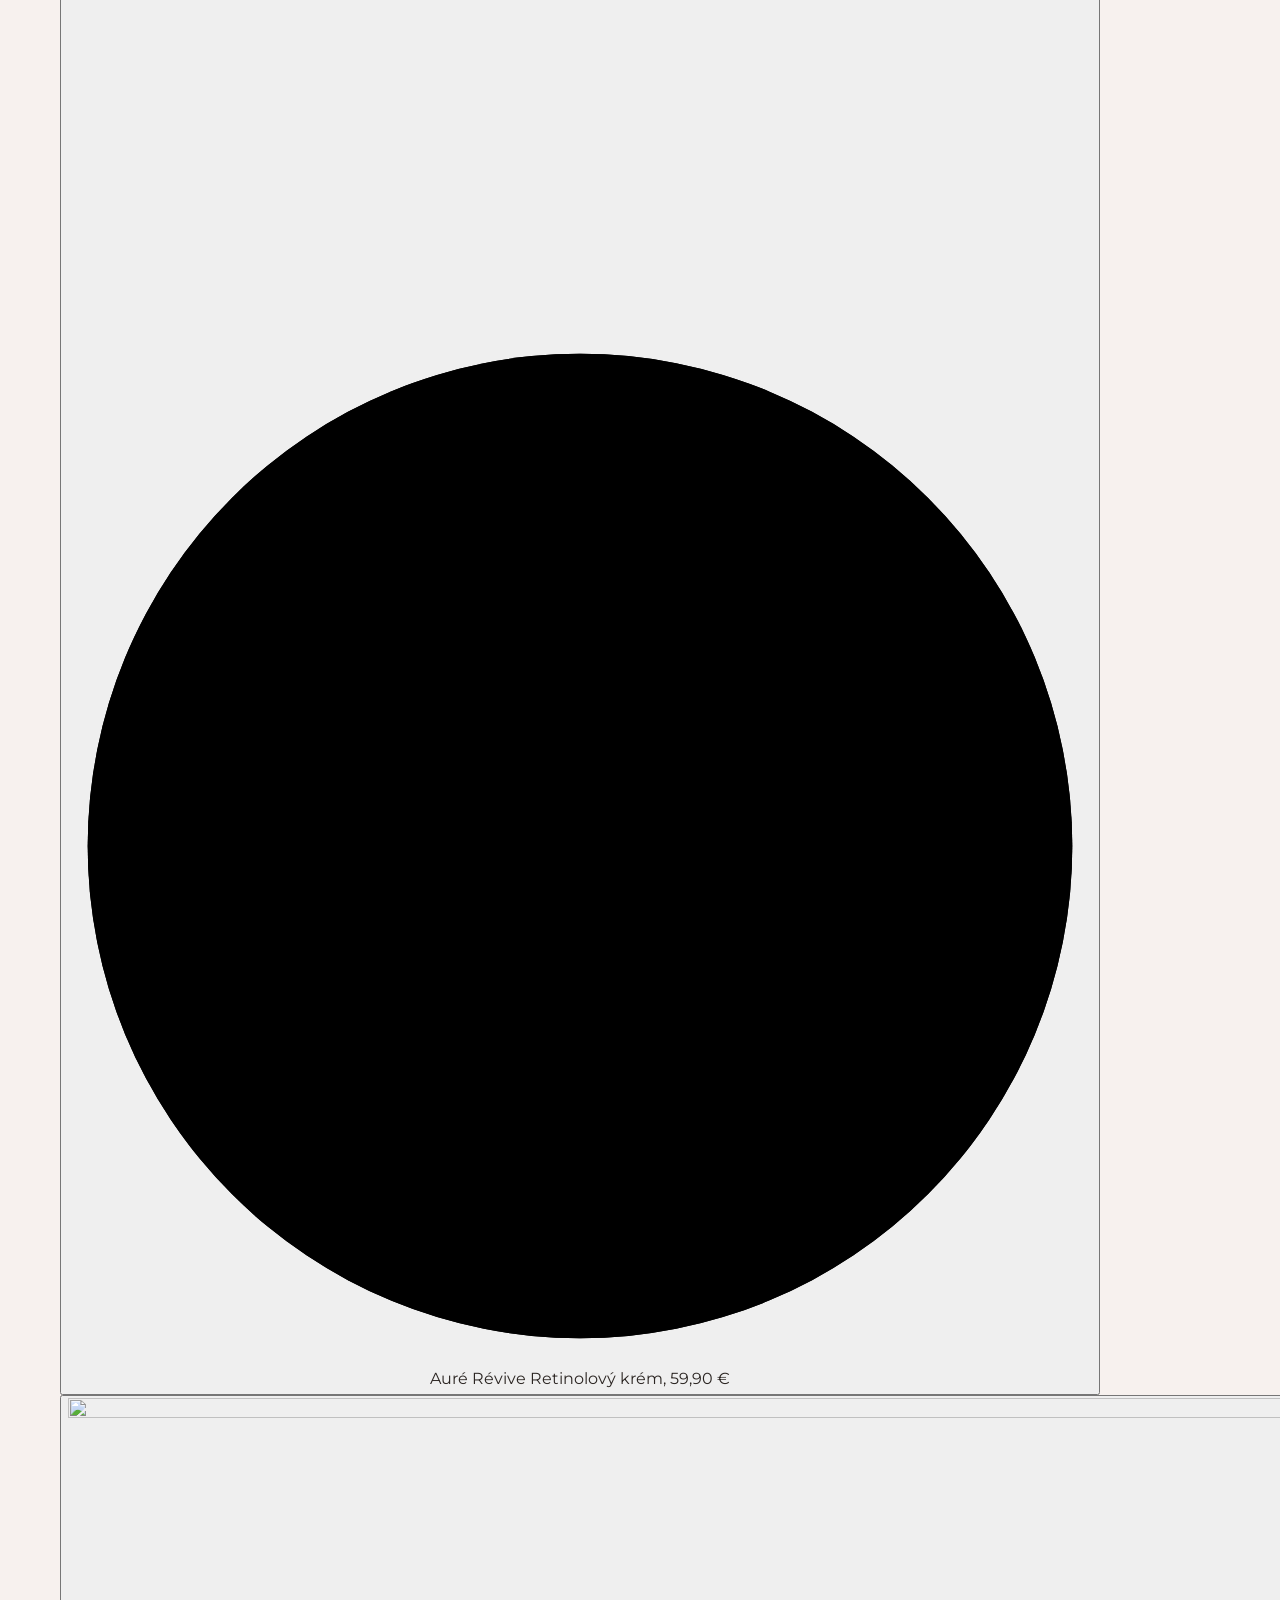
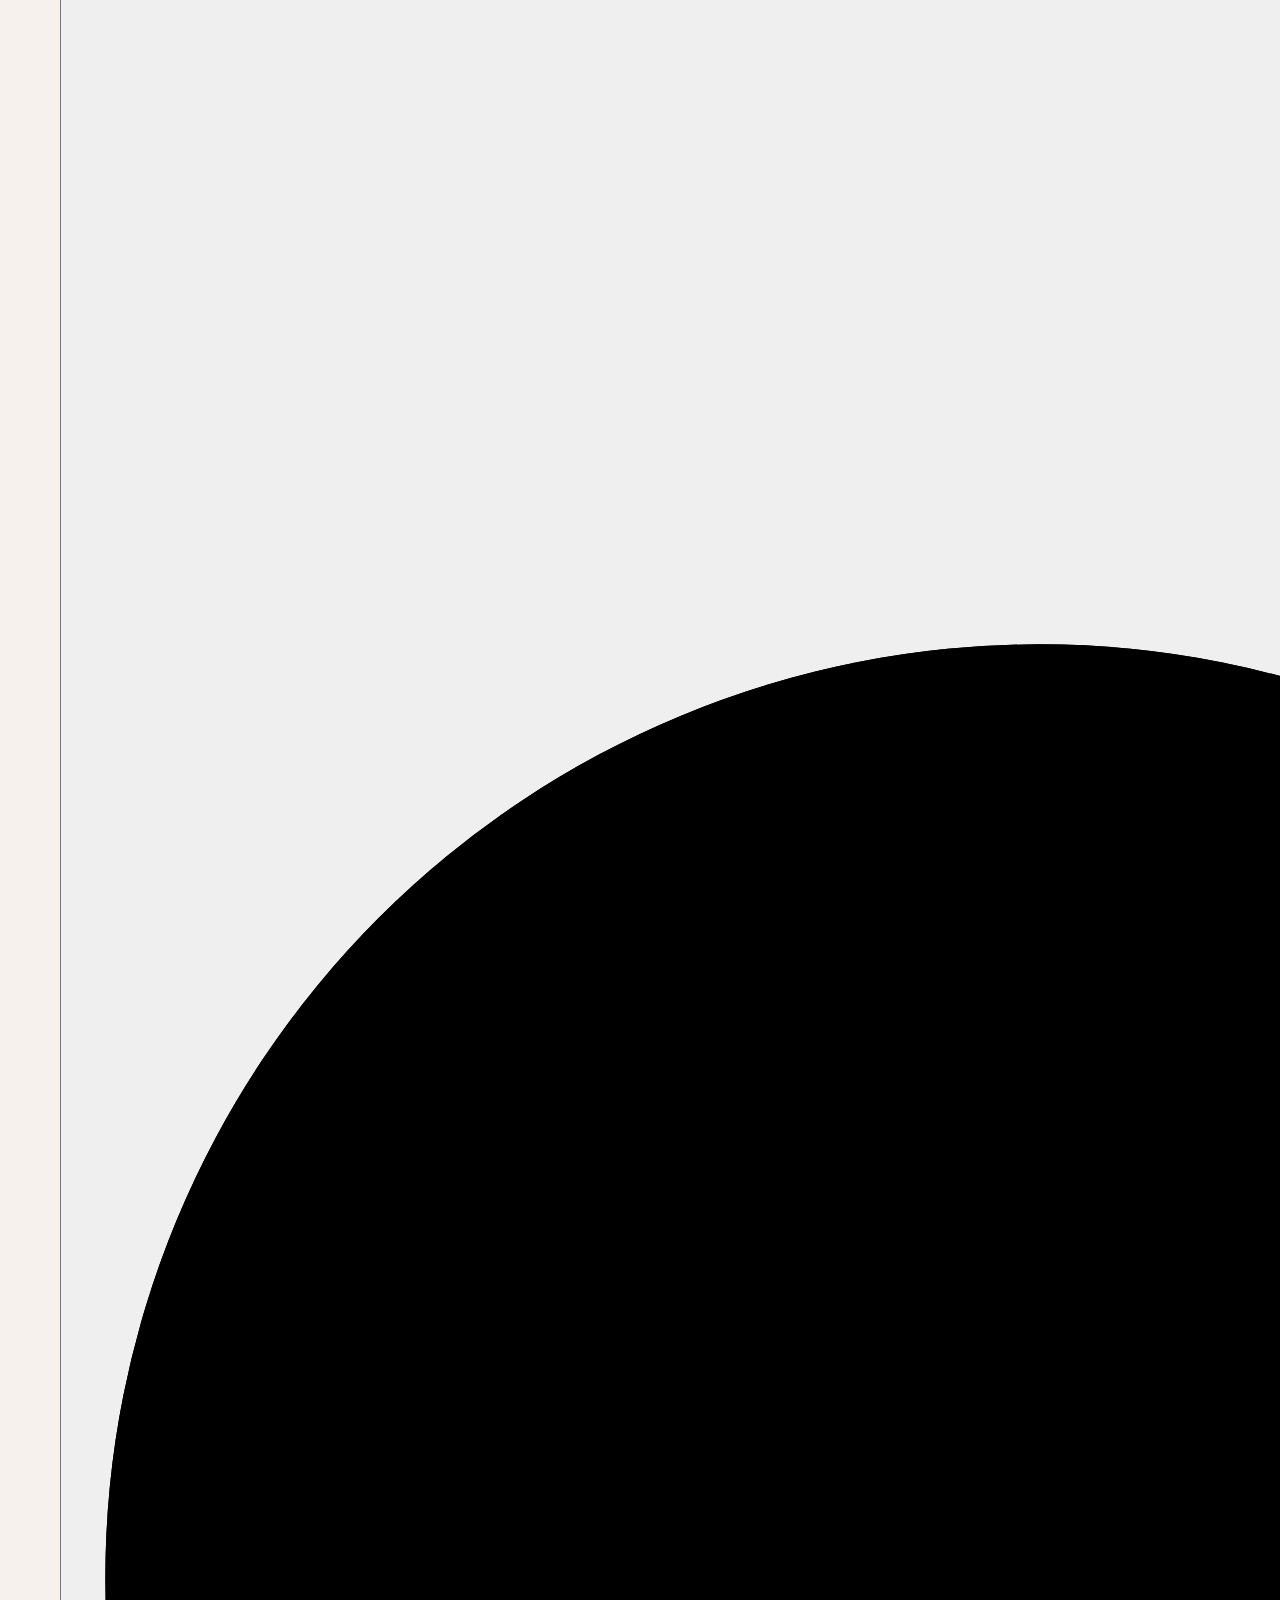
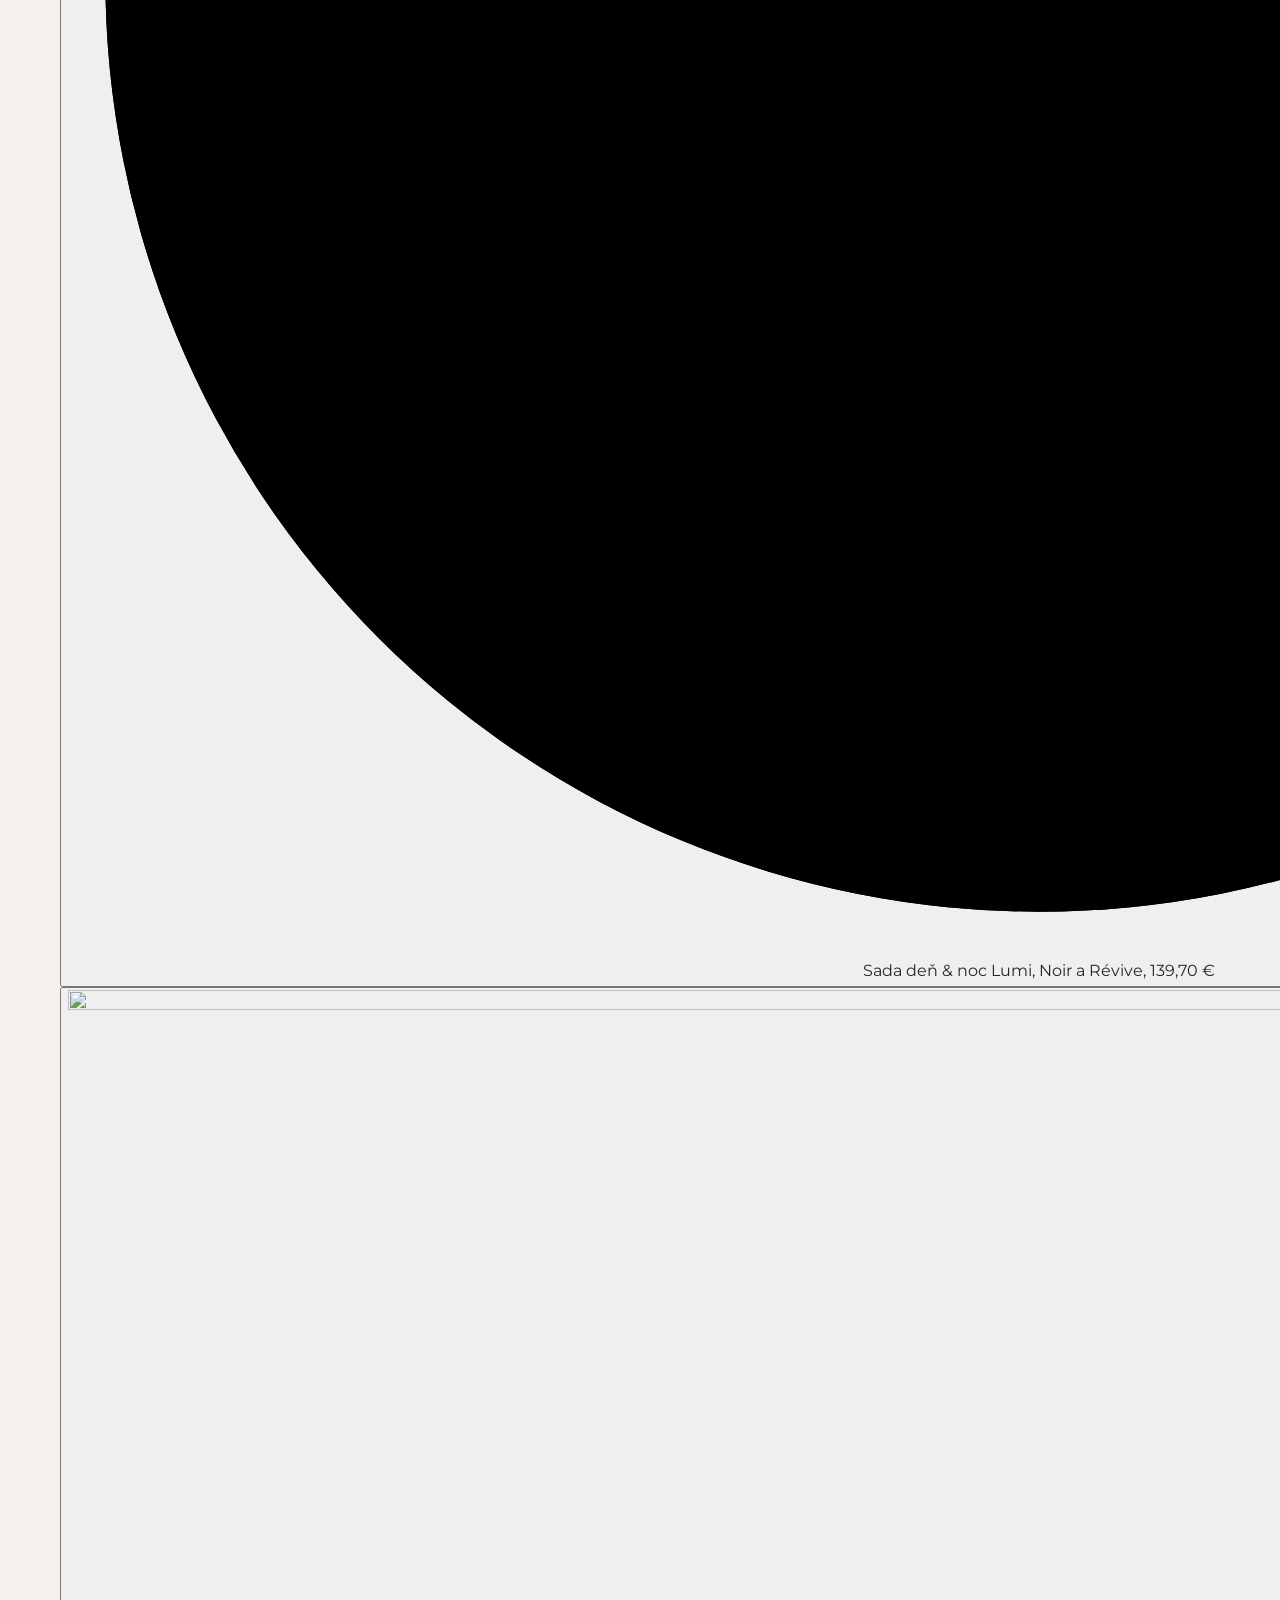
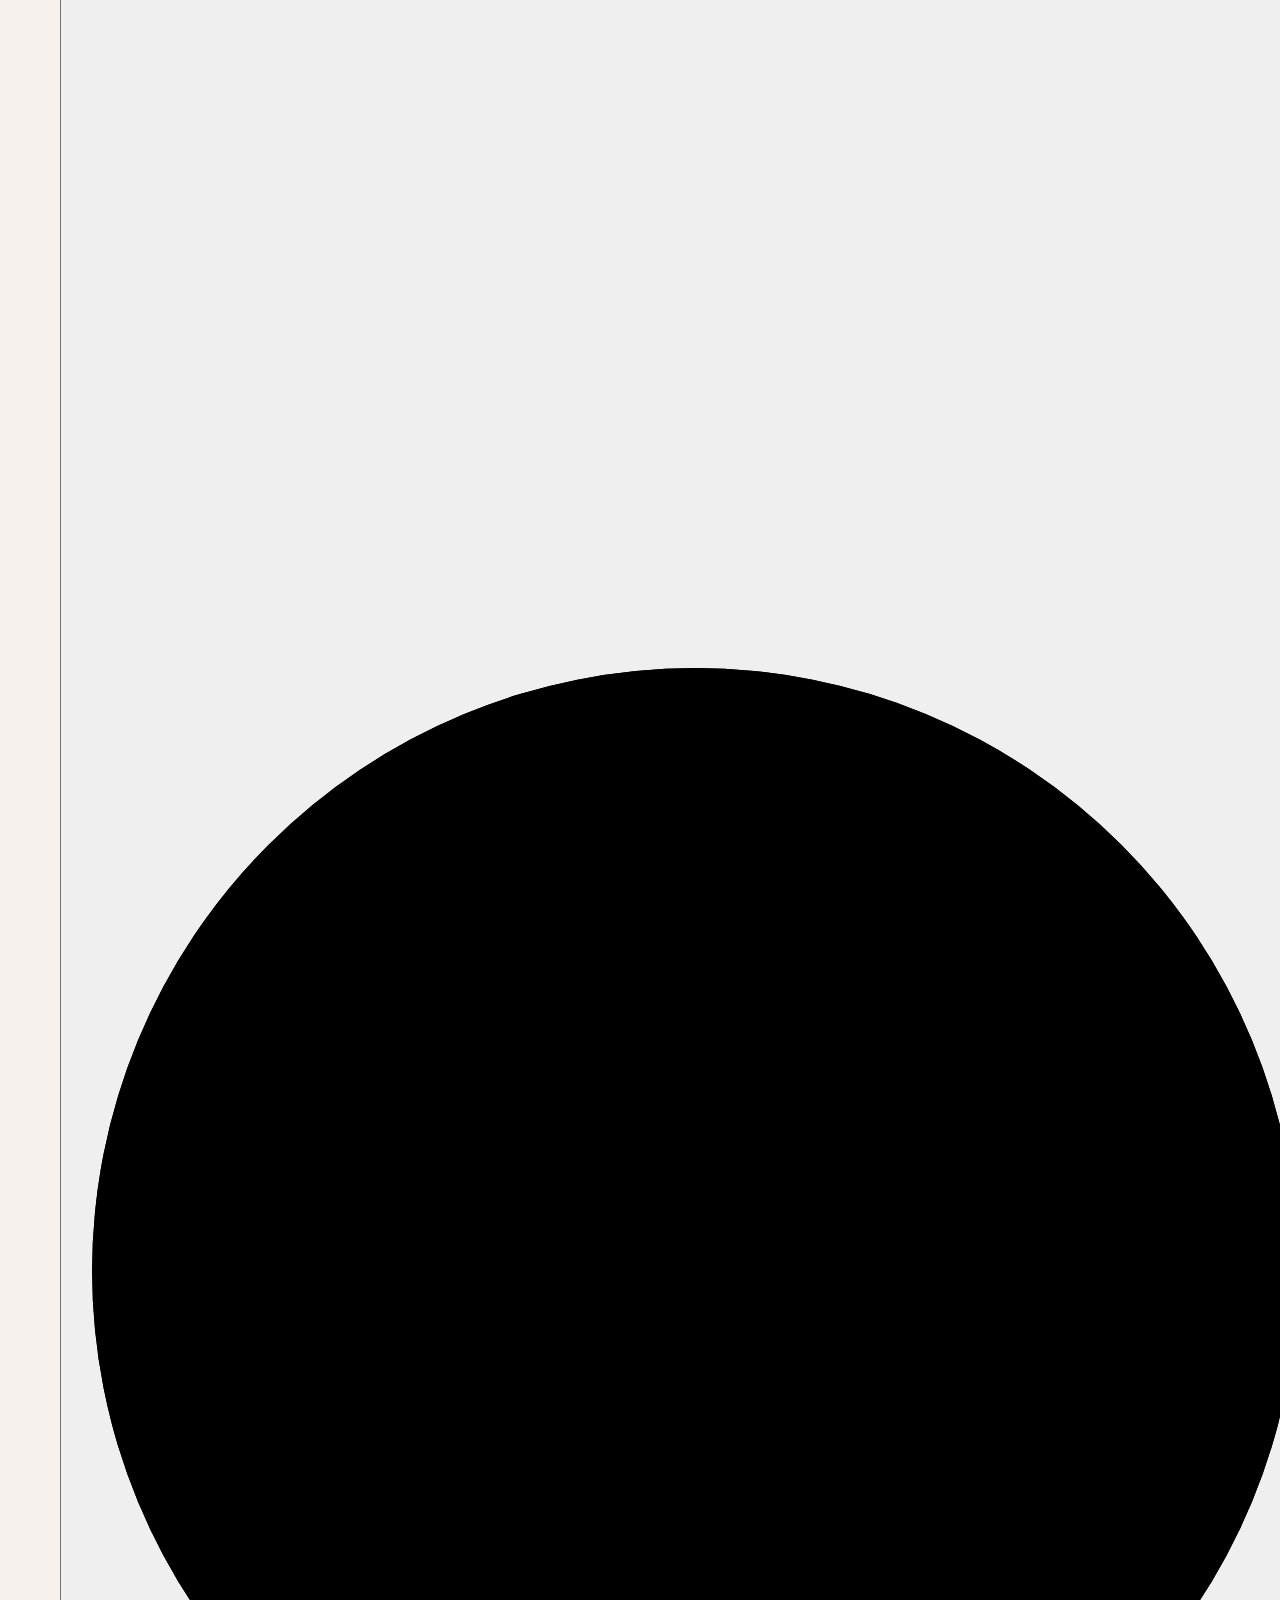
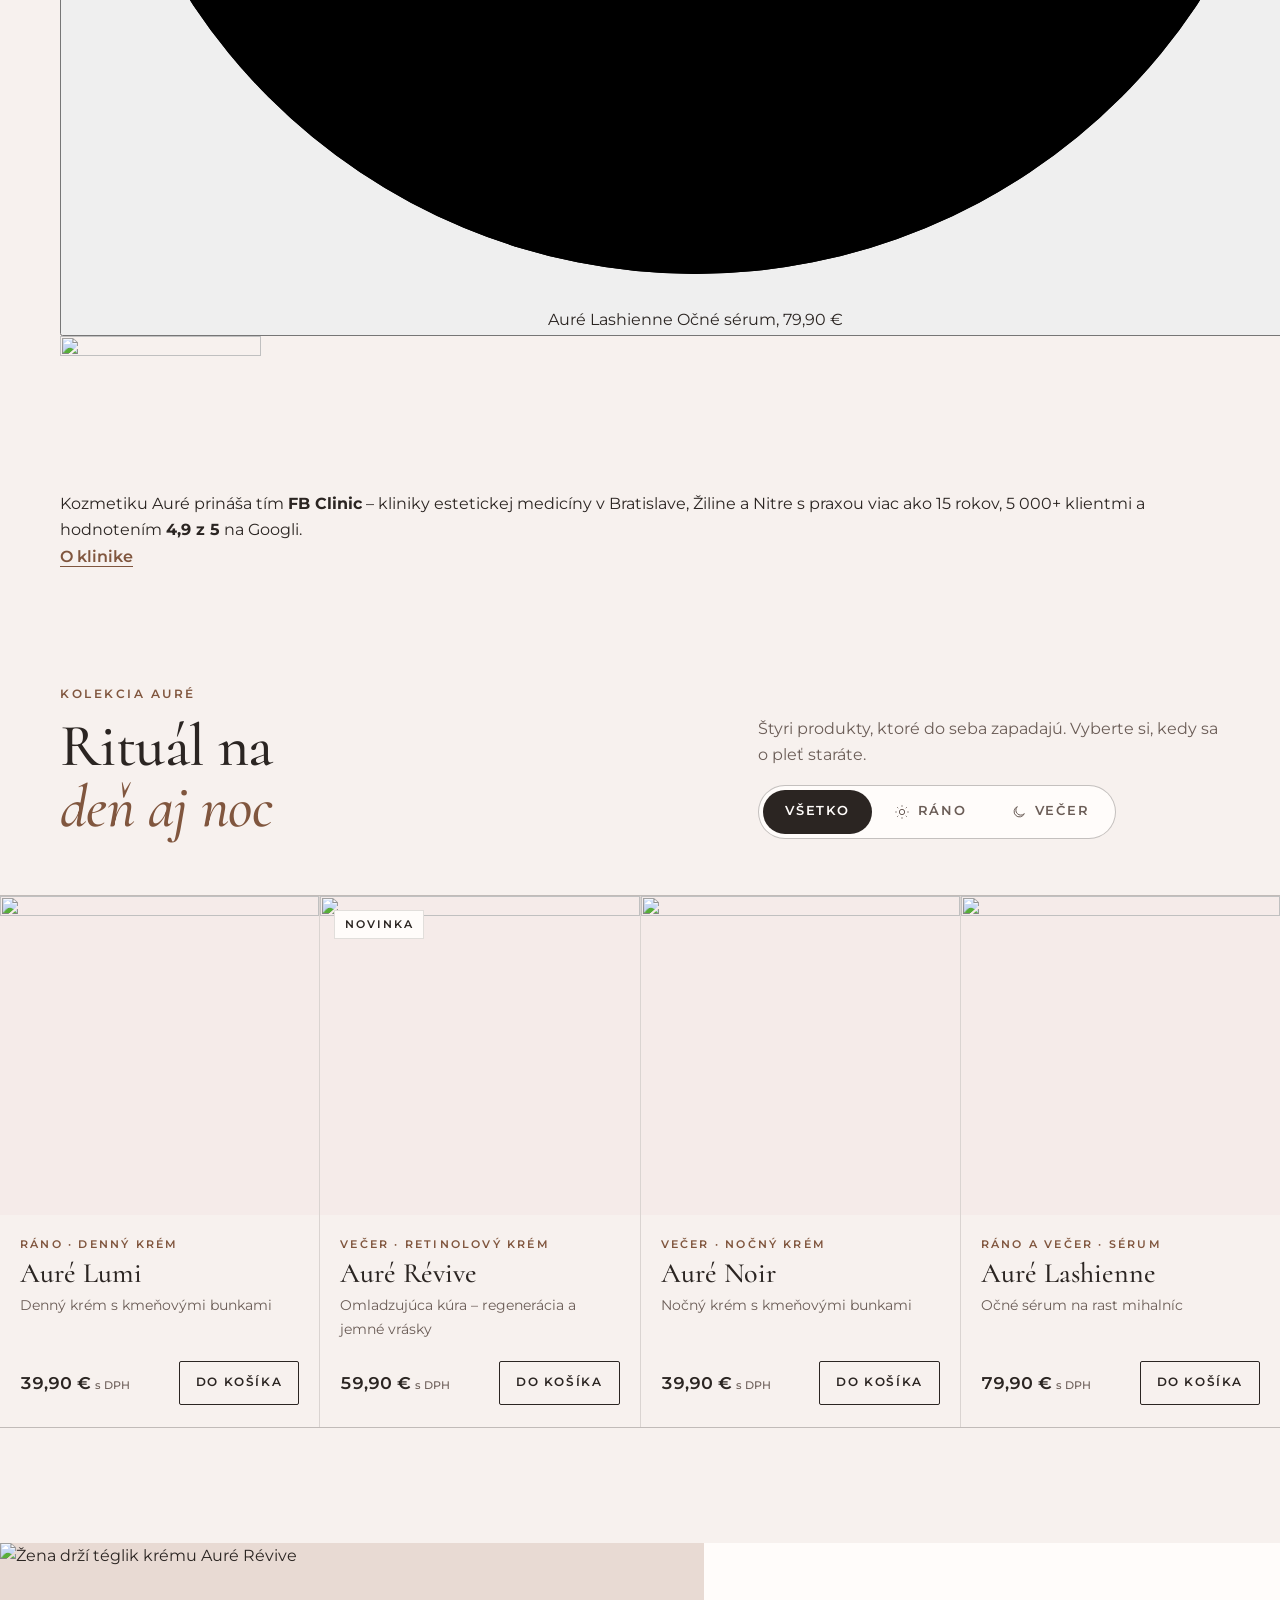
==== commit c74646b3: "Add hero section and product slider to index.html Added new hero section and introductory slider wit" ====
--- a/index.html
+++ b/index.html
@@ -67,39 +67,96 @@
 
 <main id="obsah">
 
-  <!-- HERO -->
-  <section class="hero">
-    <div class="wrap">
-      <div class="hero__grid">
-        <div>
-          <p class="eyebrow">Kozmetika z kliniky estetickej medicíny</p>
-          <h1 class="display">Luxusná starostlivosť o pleť <em>od tímu FB Clinic</em></h1>
-        </div>
-        <div class="hero__side">
-          <p class="lead">Krémy a séra, ktoré spájajú prírodu s najnovšími vedeckými poznatkami. Pomôžeme vám pochopiť ich zloženie a zaradiť ich do každodennej rutiny.</p>
-          <div class="hero__actions">
-            <a class="btn btn--primary" href="#kolekcia">Pozrieť kolekciu</a>
-            <a class="arrow-link" href="produkt.html">Novinka Auré Révive <span aria-hidden="true">→</span></a>
-          </div>
-        </div>
-      </div>
-    </div>
-    <figure class="hero__img">
-      <img src="https://fabulousbeauty.eu/theme/img/hero-fb-products-original-logo.webp" alt="Krémy Auré Lumi, Auré Noir a Auré Révive na mramorovom podnose" width="1942" height="809" fetchpriority="high">
-      <figcaption class="hero__caption">Kolekcia Auré</figcaption>
-    </figure>
-  </section>
-
-  <!-- DÔVERA – ČÍSLA KLINIKY -->
-  <section class="proof" aria-label="FB Clinic v číslach">
-    <div class="wrap">
-      <ul class="proof__grid">
-        <li class="proof__item"><p class="proof__num num">15+</p><p class="proof__label">rokov praxe v estetickej medicíne</p></li>
-        <li class="proof__item"><p class="proof__num num">5 000+</p><p class="proof__label">spokojných klientov kliniky</p></li>
-        <li class="proof__item"><p class="proof__num num">4,9 / 5</p><p class="proof__label">hodnotenie FB Clinic na Googli</p></li>
-        <li class="proof__item"><p class="proof__num">3 kliniky</p><p class="proof__label">Bratislava · Žilina · Nitra</p></li>
-      </ul>
-      <p class="proof__src" data-note="Čísla sú z webu fbclinic.eu (10/2026). Pred spustením nechať potvrdiť klinikou.">Údaje FB Clinic, kliniky, ktorá za značkou stojí.</p>
+  <h1 class="sr">Fabulous Beauty – kozmetika od tímu FB Clinic</h1>
+
+  <!-- ÚVODNÝ SLIDER -->
+  <section class="hs" aria-roledescription="carousel" aria-label="Odporúčané produkty" data-hs>
+    <div class="hs__slides" aria-live="off" data-hs-slides>
+
+      <div class="hs__slide is-active" id="hs-1" role="tabpanel" aria-roledescription="slide" aria-labelledby="hs-t1" data-hs-slide>
+        <div class="hs__copy">
+          <p class="hs__tag">Novinka</p>
+          <h2 class="hs__title">Omladzujúca kúra</h2>
+          <p class="hs__lead"><strong>Auré Révive</strong> – retinolový krém, ktorý pleti dodá okamžitú hydratáciu a rozjasní jej unavený vzhľad.</p>
+          <p class="hs__price"><span class="num">59,90 €</span><small>s DPH</small></p>
+          <div class="hs__actions">
+            <button class="btn btn--primary" type="button" data-add="Auré Révive">Pridať do košíka</button>
+            <a class="hs__more" href="produkt.html">Zobraziť produkt</a>
+          </div>
+          <p class="hs__note" data-note="Na súčasnom webe je Révive len na osobný odber (neposiela sa). Ak to platí, na prvý slide patrí produkt, ktorý sa posiela – napr. Lashienne."><svg viewBox="0 0 24 24" fill="none" stroke="currentColor" stroke-width="1.4" aria-hidden="true"><path d="M12 21s-7-6.2-7-11.5a7 7 0 0 1 14 0C19 14.8 12 21 12 21z"/><circle cx="12" cy="9.5" r="2.5"/></svg>Osobný odber zdarma v FB Clinic, Bratislava</p>
+        </div>
+        <figure class="hs__media">
+          <img src="https://fabulousbeauty.eu/theme/img/promo-woman-cream.webp" alt="Žena drží téglik krému Auré Révive" width="1536" height="1024" style="object-position:58% 45%" fetchpriority="high">
+        </figure>
+      </div>
+
+      <div class="hs__slide" id="hs-2" role="tabpanel" aria-roledescription="slide" aria-labelledby="hs-t2" data-hs-slide>
+        <div class="hs__copy">
+          <p class="hs__tag">Sada 3 krémov</p>
+          <h2 class="hs__title">Deň &amp; noc</h2>
+          <p class="hs__lead">Celá kolekcia Auré v jednej objednávke: <strong>Lumi</strong> na deň, <strong>Noir</strong> na noc a <strong>Révive</strong> ako omladzujúca kúra.</p>
+          <p class="hs__price" data-note="Sada na webe zatiaľ nie je – je to návrh. Cena je súčet troch krémov; či bude so zľavou, rozhodne klient."><span class="num">139,70 €</span><small>s DPH za 3 krémy</small></p>
+          <div class="hs__actions">
+            <button class="btn btn--primary" type="button" data-add="Sada Auré deň &amp; noc">Pridať sadu do košíka</button>
+            <a class="hs__more" href="#kolekcia">Pozrieť kolekciu</a>
+          </div>
+          <p class="hs__note"><svg viewBox="0 0 24 24" fill="none" stroke="currentColor" stroke-width="1.4" aria-hidden="true"><path d="M12 21s-7-6.2-7-11.5a7 7 0 0 1 14 0C19 14.8 12 21 12 21z"/><circle cx="12" cy="9.5" r="2.5"/></svg>Osobný odber zdarma v FB Clinic, Bratislava</p>
+        </div>
+        <figure class="hs__media">
+          <img src="https://fabulousbeauty.eu/theme/img/hero-fb-products-original-logo.webp" alt="Krémy Auré Lumi, Auré Noir a Auré Révive na mramorovom podnose" width="1942" height="809" style="object-position:54% 60%">
+        </figure>
+      </div>
+
+      <div class="hs__slide" id="hs-3" role="tabpanel" aria-roledescription="slide" aria-labelledby="hs-t3" data-hs-slide>
+        <div class="hs__copy">
+          <p class="hs__tag">Novinka</p>
+          <h2 class="hs__title" data-note="Pred kampaňou overiť s klinikou zloženie a tvrdenie „rast mihalníc“ – ak sérum obsahuje analóg prostaglandínu, platia v EÚ prísnejšie pravidlá.">Výrazný pohľad</h2>
+          <p class="hs__lead"><strong>Auré Lashienne</strong> – očné sérum na rast mihalníc v zlatom balení.</p>
+          <p class="hs__price"><span class="num">79,90 €</span><small>s DPH</small></p>
+          <div class="hs__actions">
+            <button class="btn btn--primary" type="button" data-add="Auré Lashienne">Pridať do košíka</button>
+            <a class="hs__more" href="#">Zobraziť produkt</a>
+          </div>
+          <p class="hs__note"><svg viewBox="0 0 24 24" fill="none" stroke="currentColor" stroke-width="1.4" aria-hidden="true"><path d="M3 7.5 12 3l9 4.5v9L12 21l-9-4.5z"/><path d="M3 7.5 12 12l9-4.5M12 12v9"/></svg>Packeta na výdajné miesto od 4,02 €</p>
+        </div>
+        <figure class="hs__media">
+          <img src="https://fabulousbeauty.eu/catalogue-media/aure-lashienne.webp" alt="Zlaté balenie očného séra Auré Lashienne" width="1254" height="1254" style="object-position:50% 58%">
+        </figure>
+      </div>
+
+    </div>
+
+    <div class="wrap hs__bar">
+      <button class="hs__toggle" type="button" aria-label="Pozastaviť prepínanie" data-hs-toggle>
+        <svg class="i-pause" viewBox="0 0 24 24" fill="currentColor" aria-hidden="true"><rect x="7" y="5.5" width="3" height="13" rx=".6"/><rect x="14" y="5.5" width="3" height="13" rx=".6"/></svg>
+        <svg class="i-play" viewBox="0 0 24 24" fill="currentColor" aria-hidden="true"><path d="M8 5.5v13l10.5-6.5z"/></svg>
+      </button>
+      <div class="hs__tabs" role="tablist" aria-label="Vyberte produkt">
+        <button class="hs__tab" id="hs-t1" role="tab" type="button" aria-controls="hs-1" aria-selected="true" data-hs-tab>
+          <span class="hs__ring"><img src="https://fabulousbeauty.eu/catalogue-media/08448D9E-2F20-4D50-B51A-9E70C369E79C.webp" alt="" width="1024" height="1024"><svg viewBox="0 0 52 52" aria-hidden="true"><circle class="t" cx="26" cy="26" r="25"/><circle class="p" cx="26" cy="26" r="25" pathLength="100"/></svg></span>
+          <span class="hs__tname">Auré Révive</span>
+          <span class="hs__tmeta">Retinolový krém, 59,90 €</span>
+        </button>
+        <button class="hs__tab" id="hs-t2" role="tab" type="button" aria-controls="hs-2" aria-selected="false" tabindex="-1" data-hs-tab>
+          <span class="hs__ring"><img src="https://fabulousbeauty.eu/theme/img/hero-fb-products-original-logo.webp" alt="" width="1942" height="809" style="object-position:45% 50%"><svg viewBox="0 0 52 52" aria-hidden="true"><circle class="t" cx="26" cy="26" r="25"/><circle class="p" cx="26" cy="26" r="25" pathLength="100"/></svg></span>
+          <span class="hs__tname">Sada deň &amp; noc</span>
+          <span class="hs__tmeta">Lumi, Noir a Révive, 139,70 €</span>
+        </button>
+        <button class="hs__tab" id="hs-t3" role="tab" type="button" aria-controls="hs-3" aria-selected="false" tabindex="-1" data-hs-tab>
+          <span class="hs__ring"><img src="https://fabulousbeauty.eu/catalogue-media/aure-lashienne.webp" alt="" width="1254" height="1254"><svg viewBox="0 0 52 52" aria-hidden="true"><circle class="t" cx="26" cy="26" r="25"/><circle class="p" cx="26" cy="26" r="25" pathLength="100"/></svg></span>
+          <span class="hs__tname">Auré Lashienne</span>
+          <span class="hs__tmeta">Očné sérum, 79,90 €</span>
+        </button>
+      </div>
+    </div>
+  </section>
+
+  <!-- KTO STOJÍ ZA ZNAČKOU -->
+  <section class="trust" aria-label="Kto stojí za značkou">
+    <div class="wrap trust__in">
+      <img src="https://fabulousbeauty.eu/theme/logo.png" alt="" width="201" height="155">
+      <p data-note="Čísla sú z webu fbclinic.eu (10/2026). Pred spustením nechať potvrdiť klinikou.">Kozmetiku Auré prináša tím <strong>FB Clinic</strong> – kliniky estetickej medicíny v Bratislave, Žiline a Nitre s praxou viac ako 15&nbsp;rokov, 5&nbsp;000+ klientmi a hodnotením <strong>4,9&nbsp;z&nbsp;5</strong> na Googli.</p>
+      <a class="link" href="#klinika">O klinike</a>
     </div>
   </section>
 
--- a/assets/styles.css
+++ b/assets/styles.css
@@ -0,0 +1,437 @@
+/* Fabulous Beauty – návrh redizajnu (Darwon, 10/2026)
+   Koncept: „Zlatý golier“ – krištáľový téglik so zlatým prstencom.
+   Porcelánovo-ružový podklad z produktových fotiek, jedna zlatá linka ako ozdoba,
+   editoriálny serif Cormorant + Montserrat z ich súčasnej témy. */
+
+:root {
+  --ground: #F7F1EE;
+  --ground-2: #F0E6E1;
+  --ground-3: #E8DAD3;
+  --paper: #FFFCFA;
+  --ink: #2B2522;
+  --ink-2: #4A3F3A;
+  --ink-soft: #6B5D57;
+  --rose: #CF987E;
+  --rose-deep: #80563E;
+  --gold: #B08D57;
+  --gold-light: #D9BE8C;
+  --line: rgba(43, 37, 34, .14);
+  --line-strong: rgba(43, 37, 34, .28);
+  --ok: #2F6B4A;
+  --focus: #80563E;
+  --serif: "Cormorant", "Cormorant Garamond", Georgia, serif;
+  --sans: "Montserrat", system-ui, sans-serif;
+  --wrap: 1240px;
+  --gutter: clamp(16px, 4vw, 40px);
+  --radius: 2px;
+  --ease: cubic-bezier(.2, .7, .3, 1);
+}
+
+*, *::before, *::after { box-sizing: border-box; }
+html { -webkit-text-size-adjust: 100%; scroll-behavior: smooth; }
+@media (prefers-reduced-motion: reduce) { html { scroll-behavior: auto; } *, *::before, *::after { transition: none !important; animation: none !important; } }
+body {
+  margin: 0;
+  background: var(--ground);
+  color: var(--ink);
+  font-family: var(--sans);
+  font-size: 16px;
+  line-height: 1.65;
+  font-weight: 400;
+  -webkit-font-smoothing: antialiased;
+}
+img { max-width: 100%; height: auto; display: block; }
+h1, h2, h3, h4, p, ul, ol, figure, blockquote, dl, dd { margin: 0; }
+ul, ol { padding: 0; list-style: none; }
+a { color: inherit; }
+button { font: inherit; color: inherit; }
+:focus-visible { outline: 2px solid var(--focus); outline-offset: 3px; }
+.sr { position: absolute; width: 1px; height: 1px; overflow: hidden; clip: rect(0 0 0 0); white-space: nowrap; }
+.skip { position: absolute; left: 12px; top: -60px; background: var(--ink); color: var(--paper); padding: 10px 16px; z-index: 100; text-decoration: none; }
+.skip:focus { top: 12px; }
+.wrap { width: 100%; max-width: var(--wrap); margin: 0 auto; padding: 0 var(--gutter); }
+
+/* typografia */
+.display { font-family: var(--serif); font-weight: 500; line-height: 1.02; letter-spacing: -.01em; text-wrap: balance; }
+.display em { font-style: italic; font-weight: 500; color: var(--rose-deep); }
+.eyebrow { font-size: 11.5px; font-weight: 600; letter-spacing: .22em; text-transform: uppercase; color: var(--rose-deep); }
+.lead { font-size: 17px; line-height: 1.7; color: var(--ink-2); }
+.muted { color: var(--ink-soft); }
+.small { font-size: 14px; }
+.num { font-variant-numeric: tabular-nums lining-nums; }
+
+/* zlatý golier – jediná ozdoba */
+.collar { height: 1px; border: 0; margin: 0; background: linear-gradient(90deg, transparent, var(--gold) 12%, var(--gold-light) 50%, var(--gold) 88%, transparent); }
+.collar--short { width: 56px; background: linear-gradient(90deg, var(--gold), var(--gold-light)); }
+
+/* tlačidlá */
+.btn { display: inline-flex; align-items: center; justify-content: center; gap: 10px; min-height: 52px; padding: 0 28px; border-radius: var(--radius); border: 1px solid var(--ink); text-decoration: none; font-size: 13px; font-weight: 600; letter-spacing: .14em; text-transform: uppercase; cursor: pointer; transition: background .2s var(--ease), color .2s var(--ease), border-color .2s var(--ease); }
+.btn--primary { background: var(--ink); color: var(--paper); }
+.btn--primary:hover { background: var(--rose-deep); border-color: var(--rose-deep); }
+.btn--ghost { background: transparent; color: var(--ink); }
+.btn--ghost:hover { background: var(--ink); color: var(--paper); }
+.btn--block { width: 100%; }
+.link { color: var(--rose-deep); font-weight: 600; text-underline-offset: 4px; text-decoration-thickness: 1px; }
+.link:hover { color: var(--ink); }
+.arrow-link { display: inline-flex; align-items: center; gap: 10px; font-size: 13px; font-weight: 600; letter-spacing: .14em; text-transform: uppercase; text-decoration: none; color: var(--ink); min-height: 44px; }
+.arrow-link span { display: inline-block; transition: transform .25s var(--ease); }
+.arrow-link:hover span { transform: translateX(4px); }
+
+/* pruh návrhu */
+.demo-bar { background: var(--ink); color: #F3E7E0; font-size: 12px; letter-spacing: .04em; text-align: center; padding: 7px 16px; }
+.demo-bar button { background: none; border: 0; color: var(--gold-light); text-decoration: underline; cursor: pointer; padding: 0 4px; font-size: 12px; min-height: 24px; }
+
+/* pás dôvery nad hlavičkou */
+.service { border-bottom: 1px solid var(--line); background: var(--paper); font-size: 12.5px; color: var(--ink-2); }
+.service ul { display: flex; gap: 28px; justify-content: center; padding: 9px 0; flex-wrap: wrap; row-gap: 2px; }
+.service li { display: flex; align-items: center; gap: 8px; }
+.service li::before { content: ""; width: 4px; height: 4px; border-radius: 50%; background: var(--gold); }
+@media (max-width: 760px) { .service li:nth-child(n+3) { display: none; } .service ul { gap: 18px; } }
+
+/* hlavička */
+.header { position: sticky; top: 0; z-index: 40; background: rgba(247, 241, 238, .94); backdrop-filter: blur(10px); -webkit-backdrop-filter: blur(10px); border-bottom: 1px solid var(--line); }
+.header__in { display: grid; grid-template-columns: 1fr auto 1fr; align-items: center; height: 72px; }
+.nav { display: flex; gap: 30px; }
+.nav a { font-size: 12.5px; font-weight: 500; letter-spacing: .12em; text-transform: uppercase; text-decoration: none; position: relative; padding: 6px 0; }
+.nav a::after { content: ""; position: absolute; left: 0; bottom: 0; height: 1px; width: 0; background: var(--gold); transition: width .2s var(--ease); }
+.nav a:hover::after, .nav a[aria-current="page"]::after { width: 100%; }
+.logo { display: block; justify-self: center; }
+.logo img { height: 50px; width: auto; }
+.header__tools { display: flex; justify-content: flex-end; align-items: center; gap: 6px; }
+.icon-btn { display: inline-flex; align-items: center; gap: 8px; min-width: 44px; min-height: 44px; justify-content: center; background: none; border: 0; cursor: pointer; text-decoration: none; font-size: 12.5px; font-weight: 500; letter-spacing: .12em; text-transform: uppercase; padding: 0 6px; }
+.icon-btn svg { width: 21px; height: 21px; }
+.cart-count { min-width: 20px; height: 20px; border-radius: 10px; background: var(--ink); color: var(--paper); font-size: 11px; letter-spacing: 0; display: inline-flex; align-items: center; justify-content: center; padding: 0 5px; font-weight: 600; }
+.menu-btn { display: none; }
+@media (max-width: 900px) {
+  .nav { display: none; }
+  .menu-btn { display: inline-flex; justify-self: start; }
+  .header__in { height: 64px; }
+  .logo img { height: 42px; }
+  .icon-btn .label { display: none; }
+}
+.drawer-nav { position: fixed; inset: 0; z-index: 60; background: var(--ground); padding: 20px var(--gutter); display: none; flex-direction: column; }
+.drawer-nav.open { display: flex; }
+.drawer-nav__top { display: flex; justify-content: space-between; align-items: center; height: 44px; margin-bottom: 24px; }
+.drawer-nav a.big { font-family: var(--serif); font-size: 34px; text-decoration: none; display: block; padding: 10px 0; border-bottom: 1px solid var(--line); }
+.drawer-nav .contact { margin-top: auto; font-size: 14px; }
+
+/* hero homepage */
+.hero { padding: clamp(36px, 6vw, 72px) 0 0; }
+.hero__grid { display: grid; grid-template-columns: 1.15fr .85fr; gap: clamp(24px, 5vw, 80px); align-items: end; }
+.hero h1 { font-size: clamp(44px, 6.6vw, 88px); margin-top: 18px; }
+.hero__side { padding-bottom: 10px; }
+.hero__side p { margin-bottom: 26px; }
+.hero__actions { display: flex; gap: 14px; flex-wrap: wrap; align-items: center; }
+.hero__img { margin-top: clamp(28px, 4vw, 56px); position: relative; }
+.hero__img img { width: 100%; aspect-ratio: 1942 / 809; object-fit: cover; object-position: 55% 60%; background: var(--ground-3); }
+.hero__caption { position: absolute; right: var(--gutter); bottom: 18px; font-size: 12px; letter-spacing: .14em; text-transform: uppercase; color: var(--ink-2); background: rgba(255, 252, 250, .82); padding: 6px 12px; }
+@media (max-width: 900px) {
+  .hero__grid { grid-template-columns: 1fr; }
+  .hero__img img { aspect-ratio: 4 / 3; object-position: 58% 55%; }
+  .hero__caption { display: none; }
+}
+
+/* čísla kliniky */
+.proof { border-bottom: 1px solid var(--line); background: var(--paper); }
+.proof__grid { display: grid; grid-template-columns: repeat(4, minmax(0, 1fr)); }
+.proof__item { padding: 26px 20px 24px; border-left: 1px solid var(--line); }
+.proof__item:first-child { border-left: 0; padding-left: 0; }
+.proof__num { font-family: var(--serif); font-size: clamp(32px, 4vw, 46px); line-height: 1; font-weight: 500; }
+.proof__label { font-size: 13px; color: var(--ink-soft); margin-top: 8px; line-height: 1.45; }
+.proof__src { font-size: 11.5px; color: var(--ink-soft); padding: 0 0 14px; letter-spacing: .02em; }
+@media (max-width: 760px) {
+  .proof__grid { grid-template-columns: repeat(2, minmax(0, 1fr)); }
+  .proof__item { padding: 20px 14px; border-top: 1px solid var(--line); }
+  .proof__item:nth-child(-n+2) { border-top: 0; }
+  .proof__item:nth-child(odd) { border-left: 0; padding-left: 0; }
+}
+
+/* sekcie */
+.section { padding: clamp(64px, 9vw, 120px) 0; }
+.section--paper { background: var(--paper); }
+.section--blush { background: var(--ground-2); }
+.section--ink { background: var(--ink); color: #F3E7E0; }
+.section__head { display: flex; justify-content: space-between; align-items: end; gap: 24px; margin-bottom: clamp(32px, 5vw, 56px); flex-wrap: wrap; }
+.section__head h2 { font-size: clamp(36px, 5vw, 60px); margin-top: 12px; max-width: 14ch; }
+.section__head p { max-width: 42ch; }
+
+/* rituál deň / noc */
+.ritual-toggle { display: inline-flex; border: 1px solid var(--line-strong); border-radius: 999px; padding: 4px; background: var(--paper); }
+.ritual-toggle button { border: 0; background: none; min-height: 44px; padding: 0 22px; border-radius: 999px; cursor: pointer; font-size: 12.5px; font-weight: 600; letter-spacing: .14em; text-transform: uppercase; color: var(--ink-soft); display: inline-flex; align-items: center; gap: 8px; }
+.ritual-toggle button[aria-pressed="true"] { background: var(--ink); color: var(--paper); }
+.ritual-toggle svg { width: 16px; height: 16px; }
+
+/* produktová polica */
+.shelf { display: grid; grid-template-columns: repeat(4, minmax(0, 1fr)); gap: 1px; background: var(--line); border-top: 1px solid var(--line); border-bottom: 1px solid var(--line); }
+.pcard { background: var(--ground); display: flex; flex-direction: column; position: relative; transition: opacity .3s var(--ease); }
+.pcard.is-dim { opacity: .38; }
+.pcard__img { display: block; background: #F5EBE9; overflow: hidden; }
+.pcard__img img { width: 100%; aspect-ratio: 1 / 1; object-fit: cover; transition: transform .5s var(--ease); }
+.pcard:hover .pcard__img img { transform: scale(1.04); }
+.pcard__body { padding: 20px 20px 22px; display: flex; flex-direction: column; gap: 6px; flex: 1; }
+.pcard__when { font-size: 11px; font-weight: 600; letter-spacing: .2em; text-transform: uppercase; color: var(--rose-deep); }
+.pcard__name { font-family: var(--serif); font-size: 28px; line-height: 1.05; font-weight: 500; }
+.pcard__name a { text-decoration: none; }
+.pcard__name a::after { content: ""; position: absolute; inset: 0; z-index: 1; }
+.pcard__type { font-size: 14px; color: var(--ink-soft); }
+.pcard__foot { margin-top: auto; padding-top: 14px; display: flex; justify-content: space-between; align-items: center; gap: 12px; }
+.pcard__price { font-size: 17px; font-weight: 600; }
+.pcard__price small { font-size: 11px; font-weight: 500; color: var(--ink-soft); margin-left: 4px; }
+.pcard__add { position: relative; z-index: 2; min-height: 44px; padding: 0 16px; border: 1px solid var(--ink); background: transparent; border-radius: var(--radius); cursor: pointer; font-size: 11.5px; font-weight: 600; letter-spacing: .14em; text-transform: uppercase; }
+.pcard__add:hover { background: var(--ink); color: var(--paper); }
+.pcard__tag { position: absolute; top: 14px; left: 14px; z-index: 2; background: var(--paper); font-size: 10.5px; font-weight: 600; letter-spacing: .18em; text-transform: uppercase; padding: 5px 10px; border: 1px solid var(--line); }
+@media (max-width: 1000px) { .shelf { grid-template-columns: repeat(2, minmax(0, 1fr)); } }
+@media (max-width: 560px) { .pcard__body { padding: 14px 12px 16px; } .pcard__name { font-size: 23px; } .pcard__foot { flex-direction: column; align-items: stretch; } .pcard__add { width: 100%; } }
+
+/* spotlight */
+.spot { display: grid; grid-template-columns: 1.1fr .9fr; min-height: 560px; }
+.spot__img { position: relative; background: var(--ground-3); }
+.spot__img img { width: 100%; height: 100%; object-fit: cover; object-position: 56% 50%; position: absolute; inset: 0; }
+.spot__txt { padding: clamp(40px, 6vw, 88px); display: flex; flex-direction: column; justify-content: center; gap: 22px; background: var(--paper); }
+.spot__txt h2 { font-size: clamp(44px, 6vw, 76px); }
+.spot__list { display: grid; gap: 0; border-top: 1px solid var(--line); }
+.spot__list li { display: flex; gap: 14px; padding: 13px 0; border-bottom: 1px solid var(--line); font-size: 15px; }
+.spot__list li::before { content: ""; flex: none; width: 14px; height: 1px; background: var(--gold); margin-top: 12px; }
+.spot__price { display: flex; align-items: baseline; gap: 14px; flex-wrap: wrap; }
+.spot__price strong { font-size: 26px; font-weight: 600; }
+@media (max-width: 900px) { .spot { grid-template-columns: 1fr; } .spot__img { aspect-ratio: 3 / 2; } }
+
+/* klinika */
+.clinic { display: grid; grid-template-columns: .95fr 1.05fr; gap: clamp(32px, 6vw, 96px); align-items: center; }
+.clinic__img img { width: 100%; aspect-ratio: 4 / 3; object-fit: cover; background: var(--ground-3); }
+.clinic__img figcaption { font-size: 12.5px; color: var(--ink-soft); margin-top: 10px; }
+.clinic h2 { font-size: clamp(38px, 5vw, 62px); margin: 14px 0 22px; }
+.values { display: grid; grid-template-columns: repeat(3, minmax(0, 1fr)); gap: 1px; background: var(--line); border: 1px solid var(--line); margin: 30px 0; }
+.values li { background: var(--paper); padding: 18px 16px; }
+.values strong { display: block; font-family: var(--serif); font-size: 22px; font-weight: 600; line-height: 1.1; }
+.values span { font-size: 13px; color: var(--ink-soft); }
+.quote { font-family: var(--serif); font-style: italic; font-size: clamp(26px, 3vw, 34px); line-height: 1.25; color: var(--ink); }
+.quote cite { display: block; font-family: var(--sans); font-style: normal; font-size: 12px; letter-spacing: .16em; text-transform: uppercase; color: var(--ink-soft); margin-top: 12px; }
+@media (max-width: 900px) { .clinic { grid-template-columns: 1fr; } .values { grid-template-columns: 1fr; } }
+
+/* nákup – praktické info */
+.buyinfo { display: grid; grid-template-columns: repeat(4, minmax(0, 1fr)); gap: 1px; background: var(--line); border: 1px solid var(--line); }
+.buyinfo li { background: var(--ground); padding: 26px 22px; display: flex; flex-direction: column; gap: 8px; }
+.buyinfo svg { width: 26px; height: 26px; color: var(--rose-deep); }
+.buyinfo strong { font-size: 15px; font-weight: 600; }
+.buyinfo span { font-size: 14px; color: var(--ink-soft); line-height: 1.55; }
+@media (max-width: 900px) { .buyinfo { grid-template-columns: repeat(2, minmax(0, 1fr)); } }
+@media (max-width: 520px) { .buyinfo { grid-template-columns: 1fr; } }
+
+/* instagram pás */
+.ig { display: flex; justify-content: space-between; align-items: center; gap: 24px; flex-wrap: wrap; }
+.ig h2 { font-size: clamp(34px, 4.5vw, 54px); color: #FBF3EE; }
+.ig .handle { color: var(--gold-light); }
+.section--ink .btn--ghost { border-color: #F3E7E0; color: #F3E7E0; }
+.section--ink .btn--ghost:hover { background: #F3E7E0; color: var(--ink); }
+
+/* pätička */
+.footer { background: var(--paper); border-top: 1px solid var(--line); padding: 56px 0 28px; font-size: 14px; }
+.footer__grid { display: grid; grid-template-columns: 1.3fr 1fr 1fr 1.2fr; gap: 32px; }
+.footer h3 { font-size: 11.5px; font-weight: 600; letter-spacing: .2em; text-transform: uppercase; color: var(--rose-deep); margin-bottom: 14px; }
+.footer li a { display: inline-block; text-decoration: none; padding: 5px 0; min-height: 32px; }
+.footer li a:hover { text-decoration: underline; }
+.footer .withdraw { font-weight: 600; text-decoration: underline; text-underline-offset: 3px; }
+.footer__legal { border-top: 1px solid var(--line); margin-top: 40px; padding-top: 20px; color: var(--ink-soft); font-size: 12.5px; display: flex; flex-direction: column; gap: 6px; }
+@media (max-width: 900px) { .footer__grid { grid-template-columns: 1fr 1fr; } }
+@media (max-width: 520px) { .footer__grid { grid-template-columns: 1fr; } }
+
+/* ============ PRODUKTOVÁ STRÁNKA ============ */
+.crumbs { font-size: 12.5px; color: var(--ink-soft); padding: 18px 0; }
+.crumbs a { text-decoration: none; }
+.crumbs a:hover { text-decoration: underline; }
+.crumbs span[aria-hidden] { margin: 0 8px; color: var(--gold); }
+
+.pdp { display: grid; grid-template-columns: minmax(0, 1.12fr) minmax(0, .88fr); gap: clamp(28px, 5vw, 72px); align-items: start; padding-bottom: clamp(48px, 7vw, 96px); }
+.gallery { display: grid; grid-template-columns: 76px 1fr; gap: 14px; position: sticky; top: 92px; }
+.gallery__thumbs { display: flex; flex-direction: column; gap: 10px; }
+.gallery__thumbs button { padding: 0; border: 1px solid transparent; background: #F5EBE9; cursor: pointer; aspect-ratio: 1 / 1; overflow: hidden; border-radius: var(--radius); }
+.gallery__thumbs button[aria-current="true"] { border-color: var(--ink); }
+.gallery__thumbs img { width: 100%; height: 100%; object-fit: cover; }
+.gallery__main { position: relative; background: #F5EBE9; overflow: hidden; }
+.gallery__main img { width: 100%; aspect-ratio: 1 / 1; object-fit: cover; }
+.gallery__main .pcard__tag { z-index: 1; }
+.gallery__count { position: absolute; right: 14px; bottom: 14px; font-size: 12px; background: rgba(255, 252, 250, .86); padding: 4px 10px; letter-spacing: .08em; }
+@media (max-width: 900px) {
+  .pdp { grid-template-columns: 1fr; }
+  .gallery { position: static; grid-template-columns: 1fr; margin: 0 calc(var(--gutter) * -1); }
+  .gallery__thumbs { flex-direction: row; order: 2; padding: 0 var(--gutter); }
+  .gallery__thumbs button { width: 64px; }
+}
+
+.buy { display: flex; flex-direction: column; gap: 20px; }
+.buy h1 { font-size: clamp(52px, 6.4vw, 82px); }
+.buy__sub { font-family: var(--serif); font-style: italic; font-size: 24px; line-height: 1.25; color: var(--ink-2); margin-top: -8px; }
+.rating { display: inline-flex; align-items: center; gap: 10px; font-size: 14px; text-decoration: none; min-height: 32px; }
+.stars { color: var(--gold); letter-spacing: 2px; font-size: 15px; }
+.sample-pill { font-size: 10px; letter-spacing: .14em; text-transform: uppercase; border: 1px dashed var(--rose-deep); color: var(--rose-deep); padding: 1px 7px; border-radius: 99px; }
+.price-row { display: flex; align-items: baseline; gap: 12px; flex-wrap: wrap; padding-top: 18px; border-top: 1px solid var(--line); }
+.price { font-size: 32px; font-weight: 600; letter-spacing: -.01em; }
+.price-meta { font-size: 13px; color: var(--ink-soft); }
+.benefits { display: grid; grid-template-columns: repeat(2, minmax(0, 1fr)); gap: 10px 18px; }
+@media (max-width: 420px) { .benefits { grid-template-columns: 1fr; } }
+.benefits li { display: flex; gap: 10px; font-size: 14.5px; line-height: 1.45; }
+.benefits svg { flex: none; width: 18px; height: 18px; color: var(--gold); margin-top: 1px; }
+.stock { display: flex; align-items: center; gap: 10px; font-size: 14px; }
+.stock .dot { width: 8px; height: 8px; border-radius: 50%; background: var(--ok); box-shadow: 0 0 0 4px rgba(47, 107, 74, .14); }
+.buy__cta { display: grid; grid-template-columns: auto 1fr; gap: 10px; }
+.qty { display: inline-flex; align-items: center; border: 1px solid var(--line-strong); border-radius: var(--radius); background: var(--paper); }
+.qty button { width: 48px; height: 52px; border: 0; background: none; font-size: 20px; cursor: pointer; }
+.qty output { min-width: 28px; text-align: center; font-weight: 600; }
+.buy__alt { display: flex; gap: 10px; flex-wrap: wrap; }
+.buy__alt .btn { flex: 1 1 140px; min-height: 48px; font-size: 11.5px; letter-spacing: .1em; padding: 0 14px; white-space: nowrap; }
+.buy__clinic { display: flex; gap: 14px; align-items: center; padding: 16px; background: var(--paper); border: 1px solid var(--line); }
+.buy__clinic img { width: 46px; height: auto; flex: none; }
+.buy__clinic p { font-size: 13.5px; line-height: 1.5; }
+.facts { border-top: 1px solid var(--line); }
+.facts details { border-bottom: 1px solid var(--line); }
+.facts summary { list-style: none; display: flex; align-items: center; gap: 14px; min-height: 58px; cursor: pointer; font-size: 14.5px; }
+.facts summary::-webkit-details-marker { display: none; }
+.facts summary svg { width: 22px; height: 22px; color: var(--rose-deep); flex: none; }
+.facts summary .t { flex: 1; }
+.facts summary .t strong { font-weight: 600; }
+.facts summary .plus { width: 12px; height: 12px; position: relative; flex: none; }
+.facts summary .plus::before, .facts summary .plus::after { content: ""; position: absolute; left: 0; top: 50%; width: 12px; height: 1px; background: var(--ink); transition: transform .2s var(--ease); }
+.facts summary .plus::after { transform: rotate(90deg); }
+.facts details[open] summary .plus::after { transform: rotate(0); }
+.facts .body { padding: 0 0 18px 36px; font-size: 14px; color: var(--ink-2); }
+.facts .body p + p { margin-top: 8px; }
+
+/* sticky lišta na mobile */
+.sticky-buy { position: fixed; left: 0; right: 0; bottom: 0; z-index: 45; background: rgba(255, 252, 250, .97); border-top: 1px solid var(--line); padding: 10px var(--gutter) calc(10px + env(safe-area-inset-bottom)); display: none; align-items: center; gap: 12px; transform: translateY(110%); transition: transform .3s var(--ease); }
+.sticky-buy { visibility: hidden; }
+.sticky-buy.show { transform: translateY(0); visibility: visible; }
+.sticky-buy img { width: 44px; height: 44px; object-fit: cover; background: #F5EBE9; }
+.sticky-buy .t { flex: 1; min-width: 0; line-height: 1.25; }
+.sticky-buy .t strong { display: block; font-family: var(--serif); font-size: 20px; font-weight: 600; }
+.sticky-buy .btn { min-height: 48px; padding: 0 18px; }
+@media (max-width: 900px) { .sticky-buy { display: flex; } }
+
+/* landing sekcie */
+.manifest { display: grid; grid-template-columns: 1fr 1fr; min-height: 640px; }
+.manifest__img { position: relative; background: var(--ground-3); overflow: hidden; }
+.manifest__img img { position: absolute; inset: 0; width: 100%; height: 100%; object-fit: cover; object-position: 56% 50%; }
+.manifest__txt { padding: clamp(40px, 7vw, 110px); display: flex; flex-direction: column; justify-content: center; gap: 26px; }
+.manifest__txt h2 { font-size: clamp(48px, 6.4vw, 92px); }
+@media (max-width: 900px) { .manifest { grid-template-columns: 1fr; min-height: 0; } .manifest__img { aspect-ratio: 4 / 3; } }
+
+/* prstenec účinkov */
+.orbit { display: grid; grid-template-columns: 1fr minmax(260px, 420px) 1fr; grid-template-rows: auto auto; gap: 28px clamp(24px, 4vw, 64px); align-items: center; }
+.orbit__jar { grid-column: 2; grid-row: 1 / span 2; position: relative; aspect-ratio: 1 / 1; }
+.orbit__jar::before { content: ""; position: absolute; inset: 4%; border-radius: 50%; border: 1px solid var(--gold-light); }
+.orbit__jar::after { content: ""; position: absolute; inset: 13%; border-radius: 50%; border: 1px dashed rgba(176, 141, 87, .45); }
+.orbit__jar img { position: absolute; inset: 17%; width: 66%; height: 66%; object-fit: cover; border-radius: 50%; background: #F5EBE9; }
+.effect { max-width: 300px; }
+.effect--l { justify-self: end; text-align: right; }
+.effect__k { font-family: var(--serif); font-size: 15px; font-style: italic; color: var(--gold); }
+.effect h3 { font-family: var(--serif); font-size: 30px; font-weight: 600; line-height: 1.05; margin: 4px 0 8px; }
+.effect p { font-size: 14.5px; color: var(--ink-2); }
+@media (max-width: 900px) {
+  .orbit { grid-template-columns: 1fr 1fr; grid-template-rows: auto; }
+  .orbit__jar { grid-column: 1 / -1 !important; grid-row: auto !important; order: -1; width: min(320px, 80%); justify-self: center; }
+  .orbit > .effect { grid-row: auto !important; grid-column: auto !important; justify-self: start; text-align: left; max-width: none; }
+}
+@media (max-width: 600px) { .orbit { grid-template-columns: 1fr; gap: 24px; } .effect h3 { font-size: 26px; } }
+
+/* zloženie */
+.inside { display: grid; grid-template-columns: .9fr 1.1fr; gap: clamp(32px, 6vw, 96px); }
+.inside h2 { font-size: clamp(38px, 5vw, 62px); margin: 12px 0 18px; }
+.actives { border-top: 1px solid var(--line-strong); }
+.active { display: grid; grid-template-columns: 1fr auto; gap: 6px 24px; padding: 22px 0; border-bottom: 1px solid var(--line); }
+.active h3 { font-family: var(--serif); font-size: 32px; font-weight: 600; line-height: 1; }
+.active .role { font-size: 11.5px; font-weight: 600; letter-spacing: .18em; text-transform: uppercase; color: var(--rose-deep); align-self: center; text-align: right; }
+.active .role { grid-column: 2; grid-row: 1; }
+.active p:not(.role) { grid-column: 1 / -1; font-size: 14.5px; color: var(--ink-2); max-width: 60ch; }
+.inci { margin-top: 22px; font-size: 14px; }
+.inci summary { cursor: pointer; font-weight: 600; min-height: 44px; display: flex; align-items: center; }
+@media (max-width: 900px) { .inside { grid-template-columns: 1fr; } }
+
+/* rituál – kroky */
+.steps { display: grid; grid-template-columns: repeat(3, minmax(0, 1fr)); gap: 1px; background: var(--line); border: 1px solid var(--line); }
+.step { background: var(--paper); padding: clamp(24px, 3vw, 40px); display: flex; flex-direction: column; gap: 14px; }
+.step__n { font-family: var(--serif); font-size: 64px; line-height: .8; color: var(--gold); font-weight: 500; }
+.step h3 { font-family: var(--serif); font-size: 28px; font-weight: 600; line-height: 1.1; }
+.step p { font-size: 14.5px; color: var(--ink-2); }
+.step__time { margin-top: auto; font-size: 11.5px; font-weight: 600; letter-spacing: .18em; text-transform: uppercase; color: var(--ink-soft); }
+@media (max-width: 900px) { .steps { grid-template-columns: 1fr; } }
+
+/* časová os výsledkov */
+.timeline { display: grid; grid-template-columns: repeat(3, minmax(0, 1fr)); position: relative; margin-top: 12px; }
+.timeline::before { content: ""; position: absolute; left: 0; right: 0; top: 7px; height: 1px; background: linear-gradient(90deg, var(--gold), var(--gold-light)); }
+.tl { padding-right: 24px; position: relative; }
+.tl::before { content: ""; display: block; width: 15px; height: 15px; border-radius: 50%; background: var(--ground-2); border: 1px solid var(--gold); margin-bottom: 18px; position: relative; }
+.tl strong { display: block; font-family: var(--serif); font-size: 26px; font-weight: 600; line-height: 1.1; }
+.tl span { display: block; font-size: 11.5px; letter-spacing: .18em; text-transform: uppercase; color: var(--rose-deep); margin-bottom: 6px; font-weight: 600; }
+.tl p { font-size: 14.5px; color: var(--ink-2); margin-top: 6px; }
+@media (max-width: 760px) {
+  .timeline { grid-template-columns: 1fr; gap: 26px; padding-left: 28px; }
+  .timeline::before { left: 7px; right: auto; top: 0; bottom: 0; width: 1px; height: auto; background: linear-gradient(180deg, var(--gold), var(--gold-light)); }
+  .tl::before { position: absolute; left: -28px; top: 4px; margin: 0; }
+}
+
+/* recenzie */
+.reviews { display: grid; grid-template-columns: 340px 1fr; gap: clamp(32px, 5vw, 80px); align-items: start; }
+.rsum { position: sticky; top: 100px; }
+.rsum__score { font-family: var(--serif); font-size: 96px; line-height: .9; font-weight: 500; }
+.rsum__bars { margin: 22px 0; display: grid; gap: 8px; }
+.rbar { display: grid; grid-template-columns: 28px 1fr 28px; gap: 10px; align-items: center; font-size: 13px; background: none; border: 0; padding: 4px 0; cursor: pointer; text-align: left; min-height: 32px; }
+.rbar .track { height: 4px; background: var(--ground-3); position: relative; }
+.rbar .track i { position: absolute; left: 0; top: 0; bottom: 0; background: var(--gold); }
+.rbar[aria-pressed="true"] { font-weight: 700; }
+.rsum__how { font-size: 13px; color: var(--ink-soft); line-height: 1.55; border-top: 1px solid var(--line); padding-top: 16px; }
+.rfilters { display: flex; gap: 8px; flex-wrap: wrap; margin-bottom: 18px; }
+.chip { min-height: 40px; padding: 0 16px; border-radius: 999px; border: 1px solid var(--line-strong); background: var(--paper); cursor: pointer; font-size: 13px; }
+.chip[aria-pressed="true"] { background: var(--ink); color: var(--paper); border-color: var(--ink); }
+.rlist { display: grid; gap: 1px; background: var(--line); border: 1px solid var(--line); }
+.review { background: var(--paper); padding: clamp(22px, 3vw, 32px); display: grid; grid-template-columns: 1fr auto; gap: 8px 20px; }
+.review[hidden] { display: none; }
+.review h3 { font-family: var(--serif); font-size: 26px; font-weight: 600; line-height: 1.15; grid-column: 1; }
+.review .stars { grid-column: 2; grid-row: 1; }
+.review p { grid-column: 1 / -1; color: var(--ink-2); font-size: 15px; }
+.review__meta { grid-column: 1 / -1; display: flex; gap: 10px 18px; flex-wrap: wrap; font-size: 12.5px; color: var(--ink-soft); margin-top: 6px; align-items: center; }
+.verified { display: inline-flex; align-items: center; gap: 6px; color: var(--ok); font-weight: 600; }
+.verified svg { width: 15px; height: 15px; }
+.reply { grid-column: 1 / -1; margin-top: 10px; padding: 14px 16px; background: var(--ground); border-left: 1px solid var(--gold); font-size: 14px; }
+.reply strong { font-size: 12px; letter-spacing: .14em; text-transform: uppercase; color: var(--rose-deep); }
+@media (max-width: 900px) { .reviews { grid-template-columns: 1fr; } .rsum { position: static; } }
+
+/* parametre */
+.specs { display: grid; grid-template-columns: .8fr 1.2fr; gap: clamp(32px, 6vw, 96px); }
+.specs h2 { font-size: clamp(38px, 5vw, 58px); margin-top: 12px; }
+.spec-table { border-top: 1px solid var(--line-strong); }
+.spec-table div { display: grid; grid-template-columns: 200px 1fr; gap: 16px; padding: 16px 0; border-bottom: 1px solid var(--line); font-size: 15px; }
+.spec-table dt { color: var(--ink-soft); font-size: 13px; letter-spacing: .06em; padding-top: 2px; }
+.ph-val { color: var(--rose-deep); font-style: italic; }
+@media (max-width: 760px) { .specs { grid-template-columns: 1fr; } .spec-table div { grid-template-columns: 1fr; gap: 2px; } }
+
+/* FAQ */
+.faq { max-width: 860px; }
+.faq details { border-bottom: 1px solid var(--line); }
+.faq summary { list-style: none; cursor: pointer; display: flex; justify-content: space-between; gap: 20px; align-items: center; min-height: 72px; font-family: var(--serif); font-size: 26px; font-weight: 500; line-height: 1.2; padding: 12px 0; }
+.faq summary::-webkit-details-marker { display: none; }
+.faq summary .plus { width: 14px; height: 14px; position: relative; flex: none; }
+.faq summary .plus::before, .faq summary .plus::after { content: ""; position: absolute; left: 0; top: 50%; width: 14px; height: 1px; background: var(--ink); transition: transform .2s var(--ease); }
+.faq summary .plus::after { transform: rotate(90deg); }
+.faq details[open] .plus::after { transform: rotate(0); }
+.faq .body { padding: 0 0 24px; color: var(--ink-2); max-width: 64ch; }
+
+/* konzultácia */
+.consult { display: grid; grid-template-columns: 1fr auto; gap: 24px; align-items: center; padding: clamp(28px, 4vw, 48px); border: 1px solid var(--gold-light); background: var(--paper); position: relative; }
+.consult h2 { font-size: clamp(30px, 3.6vw, 44px); }
+@media (max-width: 760px) { .consult { grid-template-columns: 1fr; } }
+
+/* poznámky k návrhu */
+body.notes [data-note] { outline: 1px dashed var(--rose-deep); outline-offset: 3px; position: relative; }
+body.notes [data-note]::after { content: attr(data-note); position: absolute; left: 0; top: 100%; z-index: 30; margin-top: 6px; max-width: 280px; background: var(--ink); color: #F3E7E0; font: 500 11.5px/1.45 var(--sans); letter-spacing: .01em; text-transform: none; font-style: normal; padding: 6px 9px; pointer-events: none; text-align: left; }
+.notes-toggle { position: fixed; left: 16px; bottom: 16px; z-index: 50; background: var(--paper); border: 1px solid var(--line-strong); border-radius: 999px; min-height: 40px; padding: 0 14px; font-size: 12px; font-weight: 600; cursor: pointer; display: inline-flex; align-items: center; gap: 8px; box-shadow: 0 4px 18px rgba(43, 37, 34, .08); }
+.notes-toggle[aria-pressed="true"] { background: var(--ink); color: var(--paper); }
+@media (max-width: 900px) { .pdp-page .notes-toggle { bottom: 84px; } }
+
+/* toast */
+.toast { position: fixed; right: 16px; top: 92px; z-index: 70; background: var(--ink); color: var(--paper); padding: 14px 18px; font-size: 14px; max-width: 320px; transform: translateY(-12px); opacity: 0; pointer-events: none; transition: all .25s var(--ease); display: flex; gap: 12px; align-items: center; }
+.toast.show { opacity: 1; transform: none; pointer-events: auto; }
+.toast a { color: var(--gold-light); font-weight: 600; }
+
+.cross { max-width: var(--wrap); margin: 0 auto; padding: 0 var(--gutter) clamp(64px, 9vw, 120px); }
+.cross .shelf { border: 1px solid var(--line); }
+@media (max-width: 760px) { .cross .shelf { grid-template-columns: 1fr 1fr !important; } .cross .pcard:nth-child(3) { display: none; } }
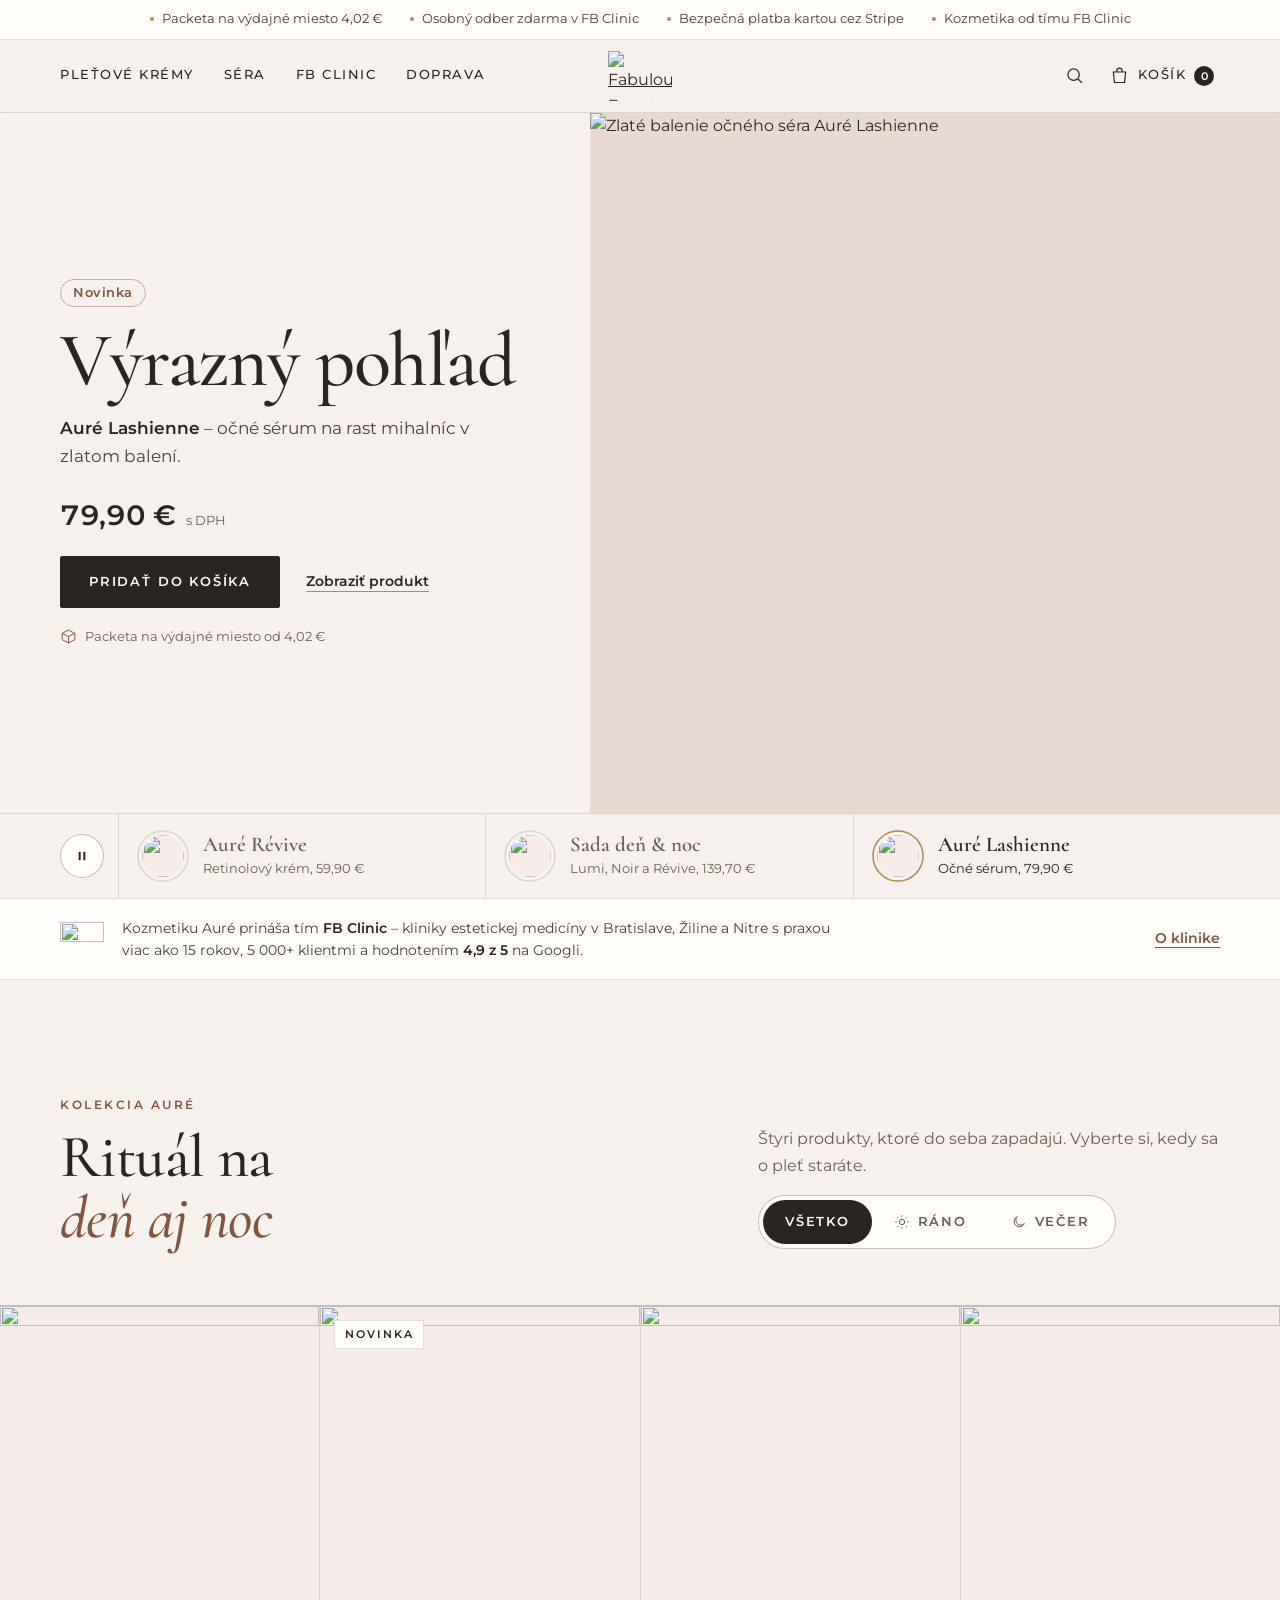
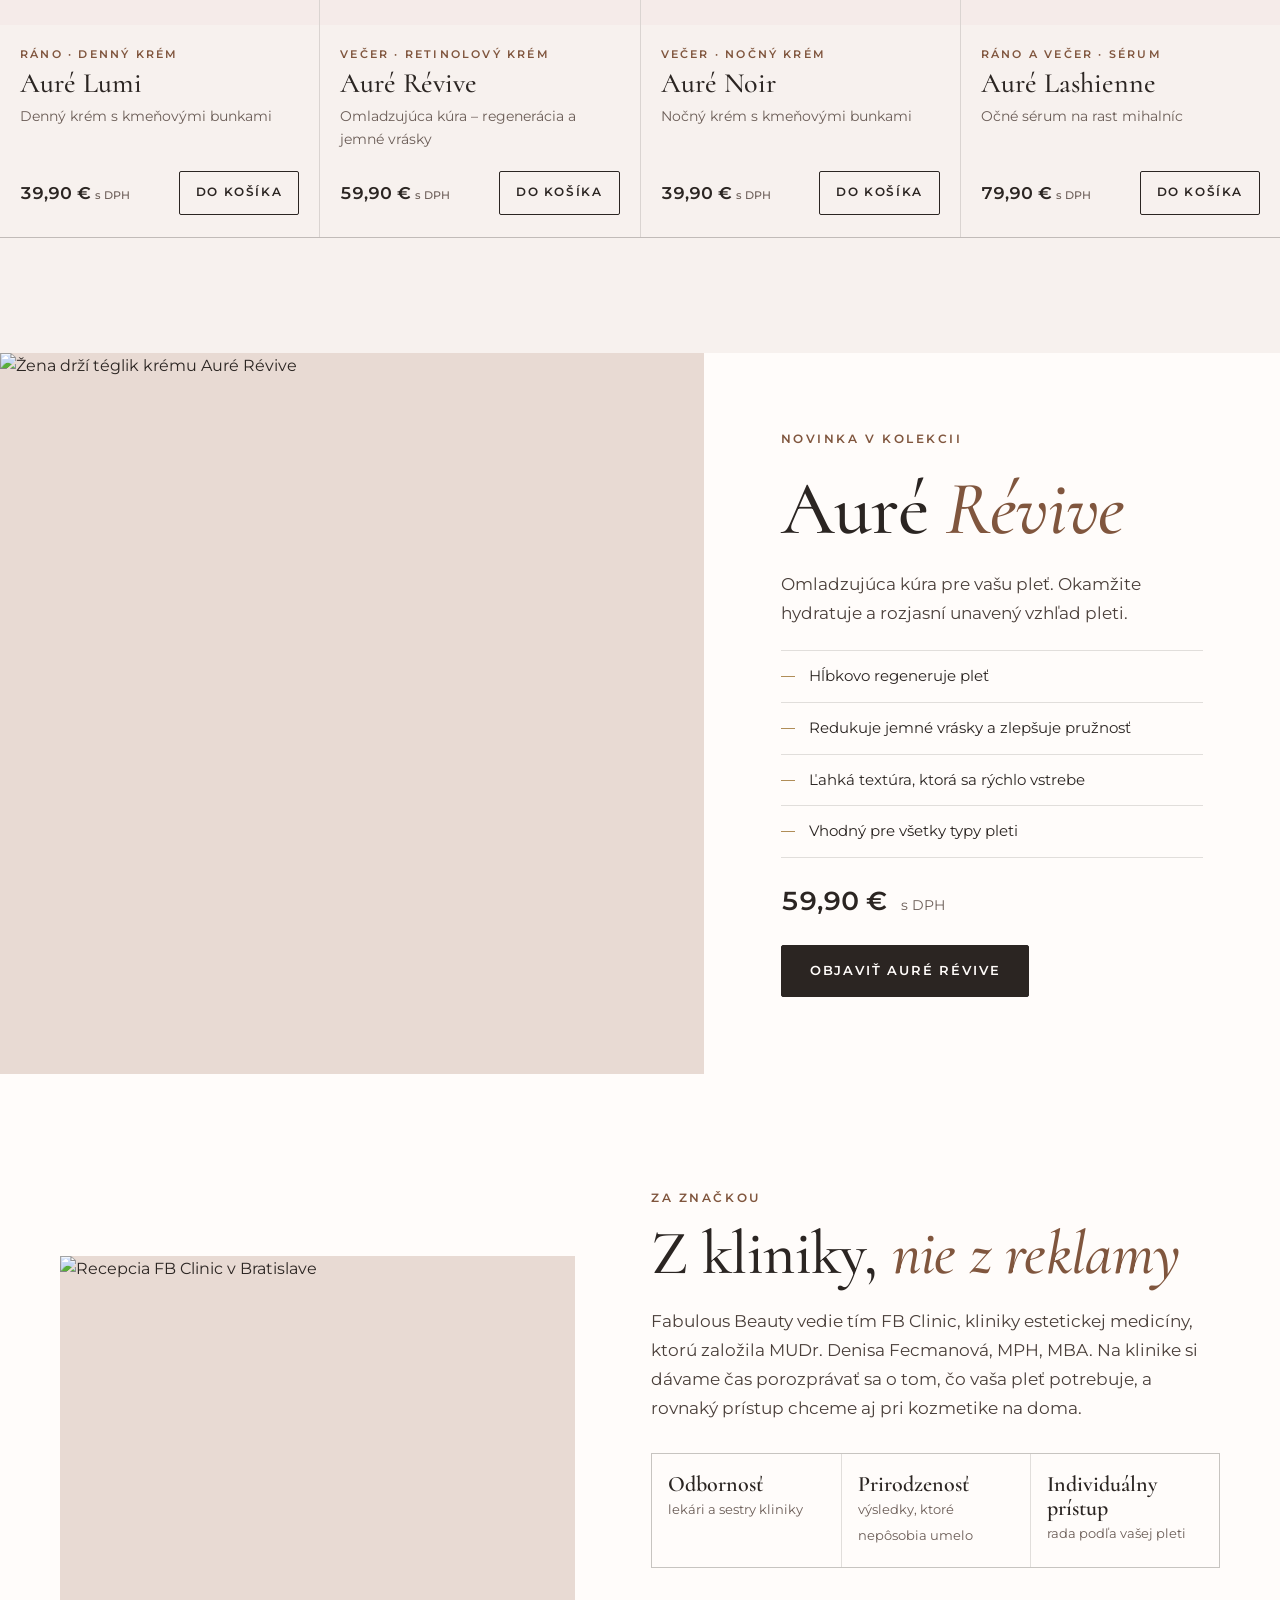
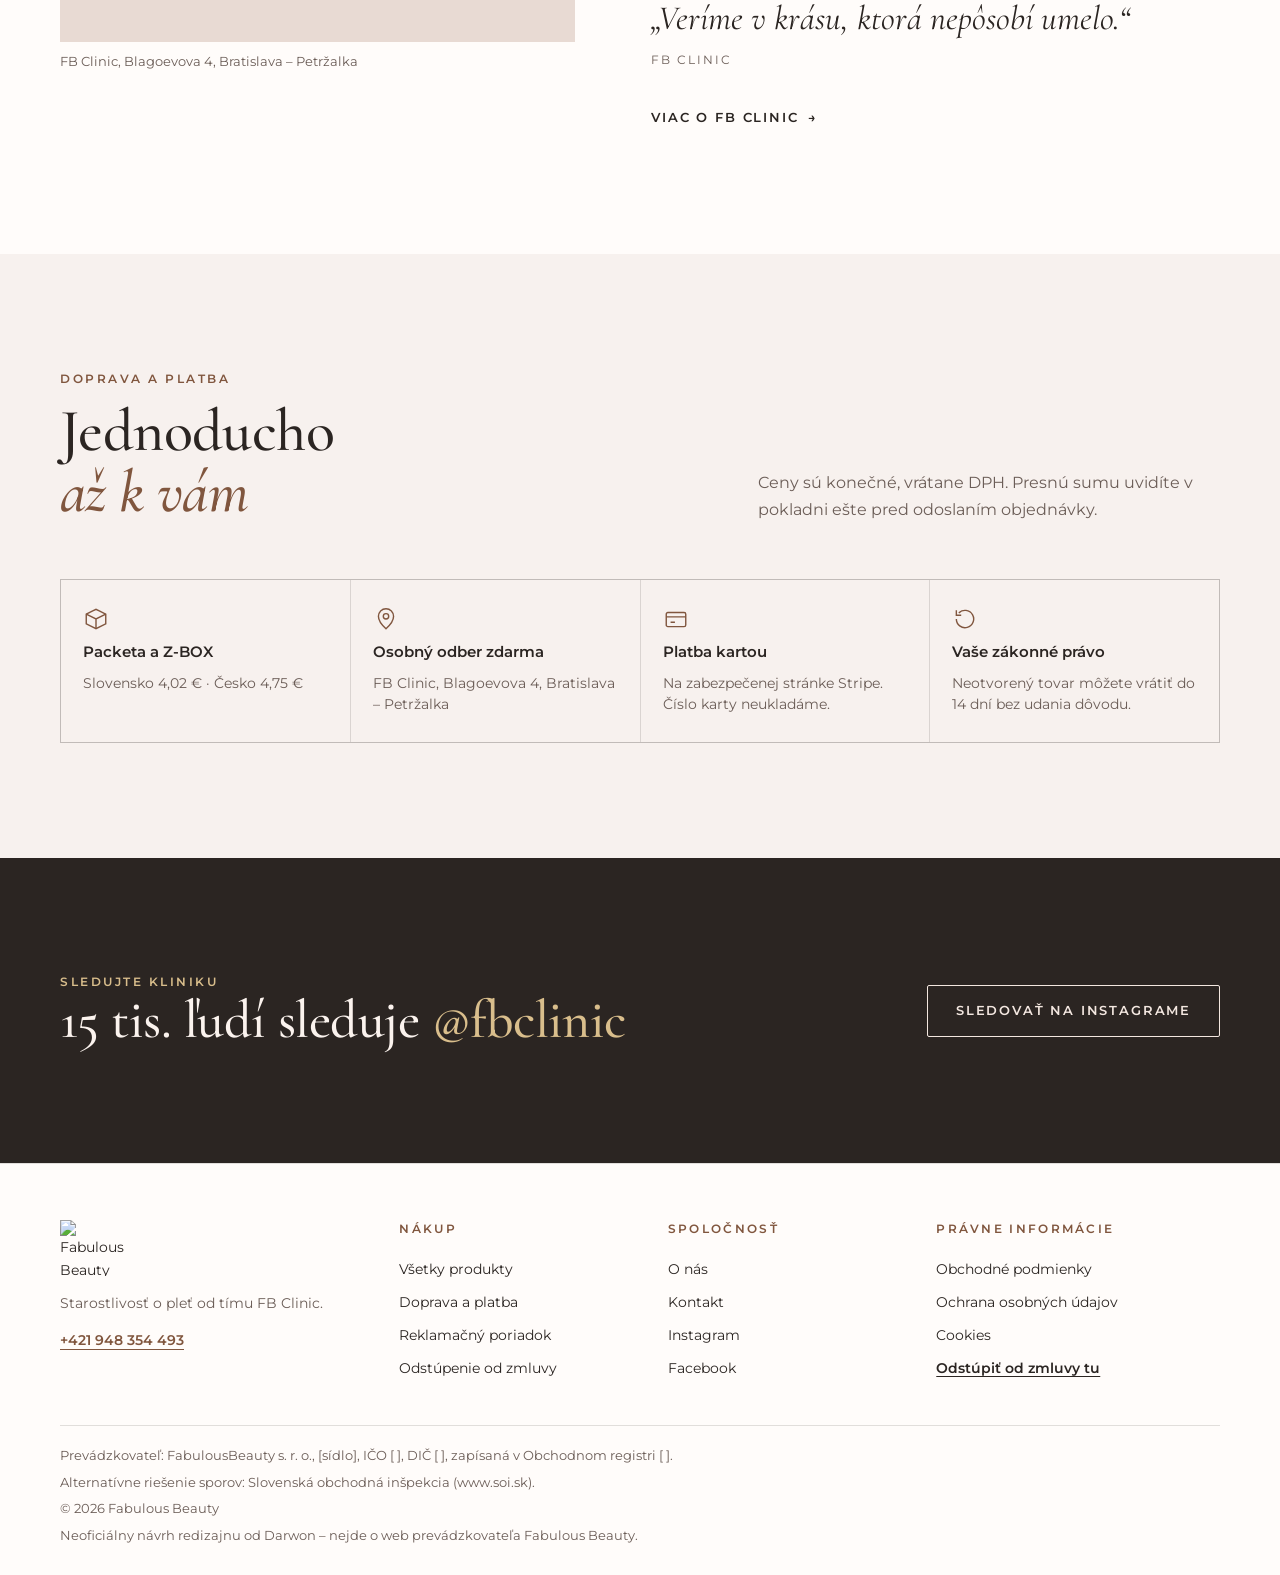
==== commit 08975d90: "Úvod: kratšie texty, košík pod palcom na mobile, demo pruh do pätičky" ====
--- a/index.html
+++ b/index.html
@@ -13,8 +13,6 @@
 </head>
 <body>
 <a class="skip" href="#obsah">Preskočiť na obsah</a>
-
-<div class="demo-bar">Neoficiálny návrh redizajnu (Darwon) – nie je to oficiálny web Fabulous Beauty. <button type="button" data-notes-toggle>Zobraziť poznámky k návrhu</button></div>
 
 <div class="service" aria-label="Doprava a platba">
   <ul class="wrap">
@@ -77,9 +75,9 @@
         <div class="hs__copy">
           <p class="hs__tag">Novinka</p>
           <h2 class="hs__title">Omladzujúca kúra</h2>
-          <p class="hs__lead"><strong>Auré Révive</strong> – retinolový krém, ktorý pleti dodá okamžitú hydratáciu a rozjasní jej unavený vzhľad.</p>
-          <p class="hs__price"><span class="num">59,90 €</span><small>s DPH</small></p>
-          <div class="hs__actions">
+          <p class="hs__lead"><strong>Auré Révive</strong> – retinolový krém pre okamžitú hydratáciu a rozjasnenie unavenej pleti.</p>
+          <div class="hs__buy">
+            <p class="hs__price"><span class="num">59,90 €</span><small>s DPH</small></p>
             <button class="btn btn--primary" type="button" data-add="Auré Révive">Pridať do košíka</button>
             <a class="hs__more" href="produkt.html">Zobraziť produkt</a>
           </div>
@@ -94,9 +92,9 @@
         <div class="hs__copy">
           <p class="hs__tag">Sada 3 krémov</p>
           <h2 class="hs__title">Deň &amp; noc</h2>
-          <p class="hs__lead">Celá kolekcia Auré v jednej objednávke: <strong>Lumi</strong> na deň, <strong>Noir</strong> na noc a <strong>Révive</strong> ako omladzujúca kúra.</p>
-          <p class="hs__price" data-note="Sada na webe zatiaľ nie je – je to návrh. Cena je súčet troch krémov; či bude so zľavou, rozhodne klient."><span class="num">139,70 €</span><small>s DPH za 3 krémy</small></p>
-          <div class="hs__actions">
+          <p class="hs__lead"><strong>Lumi</strong> na deň, <strong>Noir</strong> na noc a <strong>Révive</strong> ako omladzujúca kúra.</p>
+          <div class="hs__buy">
+            <p class="hs__price" data-note="Sada na webe zatiaľ nie je – je to návrh. Cena je súčet troch krémov; či bude so zľavou, rozhodne klient."><span class="num">139,70 €</span><small>s DPH za 3 krémy</small></p>
             <button class="btn btn--primary" type="button" data-add="Sada Auré deň &amp; noc">Pridať sadu do košíka</button>
             <a class="hs__more" href="#kolekcia">Pozrieť kolekciu</a>
           </div>
@@ -112,8 +110,8 @@
           <p class="hs__tag">Novinka</p>
           <h2 class="hs__title" data-note="Pred kampaňou overiť s klinikou zloženie a tvrdenie „rast mihalníc“ – ak sérum obsahuje analóg prostaglandínu, platia v EÚ prísnejšie pravidlá.">Výrazný pohľad</h2>
           <p class="hs__lead"><strong>Auré Lashienne</strong> – očné sérum na rast mihalníc v zlatom balení.</p>
-          <p class="hs__price"><span class="num">79,90 €</span><small>s DPH</small></p>
-          <div class="hs__actions">
+          <div class="hs__buy">
+            <p class="hs__price"><span class="num">79,90 €</span><small>s DPH</small></p>
             <button class="btn btn--primary" type="button" data-add="Auré Lashienne">Pridať do košíka</button>
             <a class="hs__more" href="#">Zobraziť produkt</a>
           </div>
@@ -364,12 +362,12 @@
       <p data-note="Doplniť sídlo, IČO, DIČ a zápis v registri – na súčasnom webe chýbajú.">Prevádzkovateľ: FabulousBeauty s. r. o., [sídlo], IČO [ ], DIČ [ ], zapísaná v Obchodnom registri [ ].</p>
       <p>Alternatívne riešenie sporov: Slovenská obchodná inšpekcia (www.soi.sk).</p>
       <p>© 2026 Fabulous Beauty</p>
+      <p>Neoficiálny návrh redizajnu od Darwon – nejde o web prevádzkovateľa Fabulous Beauty.</p>
     </div>
   </div>
 </footer>
 
 <div class="toast" role="status" aria-live="polite" data-toast></div>
-<button class="notes-toggle" type="button" aria-pressed="false" data-notes-toggle>Poznámky k návrhu</button>
 <script src="assets/main.js"></script>
 </body>
 </html>
--- a/assets/styles.css
+++ b/assets/styles.css
@@ -77,16 +77,13 @@
 .arrow-link span { display: inline-block; transition: transform .25s var(--ease); }
 .arrow-link:hover span { transform: translateX(4px); }
 
-/* pruh návrhu */
-.demo-bar { background: var(--ink); color: #F3E7E0; font-size: 12px; letter-spacing: .04em; text-align: center; padding: 7px 16px; }
-.demo-bar button { background: none; border: 0; color: var(--gold-light); text-decoration: underline; cursor: pointer; padding: 0 4px; font-size: 12px; min-height: 24px; }
-
 /* pás dôvery nad hlavičkou */
 .service { border-bottom: 1px solid var(--line); background: var(--paper); font-size: 12.5px; color: var(--ink-2); }
 .service ul { display: flex; gap: 28px; justify-content: center; padding: 9px 0; flex-wrap: wrap; row-gap: 2px; }
 .service li { display: flex; align-items: center; gap: 8px; }
 .service li::before { content: ""; width: 4px; height: 4px; border-radius: 50%; background: var(--gold); }
-@media (max-width: 760px) { .service li:nth-child(n+3) { display: none; } .service ul { gap: 18px; } }
+@media (max-width: 900px) { .service li:nth-child(n+3) { display: none; } .service ul { gap: 18px; } }
+@media (max-width: 480px) { .service li:nth-child(n+2) { display: none; } .service { font-size: 12px; } .service ul { padding: 7px 0; } }
 
 /* hlavička */
 .header { position: sticky; top: 0; z-index: 40; background: rgba(247, 241, 238, .94); backdrop-filter: blur(10px); -webkit-backdrop-filter: blur(10px); border-bottom: 1px solid var(--line); }
@@ -115,35 +112,95 @@
 .drawer-nav a.big { font-family: var(--serif); font-size: 34px; text-decoration: none; display: block; padding: 10px 0; border-bottom: 1px solid var(--line); }
 .drawer-nav .contact { margin-top: auto; font-size: 14px; }
 
-/* hero homepage */
-.hero { padding: clamp(36px, 6vw, 72px) 0 0; }
-.hero__grid { display: grid; grid-template-columns: 1.15fr .85fr; gap: clamp(24px, 5vw, 80px); align-items: end; }
-.hero h1 { font-size: clamp(44px, 6.6vw, 88px); margin-top: 18px; }
-.hero__side { padding-bottom: 10px; }
-.hero__side p { margin-bottom: 26px; }
-.hero__actions { display: flex; gap: 14px; flex-wrap: wrap; align-items: center; }
-.hero__img { margin-top: clamp(28px, 4vw, 56px); position: relative; }
-.hero__img img { width: 100%; aspect-ratio: 1942 / 809; object-fit: cover; object-position: 55% 60%; background: var(--ground-3); }
-.hero__caption { position: absolute; right: var(--gutter); bottom: 18px; font-size: 12px; letter-spacing: .14em; text-transform: uppercase; color: var(--ink-2); background: rgba(255, 252, 250, .82); padding: 6px 12px; }
-@media (max-width: 900px) {
-  .hero__grid { grid-template-columns: 1fr; }
-  .hero__img img { aspect-ratio: 4 / 3; object-position: 58% 55%; }
-  .hero__caption { display: none; }
-}
-
-/* čísla kliniky */
-.proof { border-bottom: 1px solid var(--line); background: var(--paper); }
-.proof__grid { display: grid; grid-template-columns: repeat(4, minmax(0, 1fr)); }
-.proof__item { padding: 26px 20px 24px; border-left: 1px solid var(--line); }
-.proof__item:first-child { border-left: 0; padding-left: 0; }
-.proof__num { font-family: var(--serif); font-size: clamp(32px, 4vw, 46px); line-height: 1; font-weight: 500; }
-.proof__label { font-size: 13px; color: var(--ink-soft); margin-top: 8px; line-height: 1.45; }
-.proof__src { font-size: 11.5px; color: var(--ink-soft); padding: 0 0 14px; letter-spacing: .02em; }
-@media (max-width: 760px) {
-  .proof__grid { grid-template-columns: repeat(2, minmax(0, 1fr)); }
-  .proof__item { padding: 20px 14px; border-top: 1px solid var(--line); }
-  .proof__item:nth-child(-n+2) { border-top: 0; }
-  .proof__item:nth-child(odd) { border-left: 0; padding-left: 0; }
+/* úvodný slider – zlatý prstenec okolo produktu odpočítava čas do ďalšieho slidu */
+.hs { position: relative; background: var(--ground); container-type: inline-size; }
+.hs__slides { display: grid; border-bottom: 1px solid var(--line); }
+.hs__slide { grid-area: 1 / 1; display: grid; grid-template-columns: calc(max(0px, (100% - var(--wrap)) / 2) + min(100%, var(--wrap)) * .46) minmax(0, 1fr); min-height: clamp(500px, calc(100vh - 196px), 700px); opacity: 0; visibility: hidden; transition: opacity .6s var(--ease), visibility 0s linear .6s; }
+.hs__slide.is-active { opacity: 1; visibility: visible; z-index: 1; transition: opacity .6s var(--ease); }
+.hs__copy { justify-self: end; width: 100%; max-width: calc(var(--wrap) * .46); padding: clamp(36px, 5vw, 64px) clamp(28px, 3.5vw, 56px) clamp(36px, 5vw, 64px) var(--gutter); display: flex; flex-direction: column; justify-content: center; align-items: flex-start; gap: 18px; }
+.hs__tag { font-size: 12.5px; font-weight: 600; letter-spacing: .04em; color: var(--rose-deep); border: 1px solid rgba(128, 86, 62, .45); border-radius: 99px; padding: 3px 12px; }
+.hs__title { font-family: var(--serif); font-weight: 500; font-size: clamp(46px, 6vw, 92px); line-height: .94; letter-spacing: -.015em; text-wrap: balance; }
+.hs__lead { font-size: 16.5px; line-height: 1.65; color: var(--ink-2); max-width: 40ch; }
+.hs__lead strong { font-weight: 600; color: var(--ink); }
+.hs__buy { display: flex; flex-wrap: wrap; align-items: center; gap: 18px 26px; margin-top: 4px; }
+.hs__buy .btn { white-space: nowrap; }
+.hs__price { flex-basis: 100%; display: flex; flex-wrap: wrap; align-items: baseline; gap: 2px 10px; }
+.hs__price .num, .hs__price small { white-space: nowrap; }
+.hs__price .num { font-size: 28px; font-weight: 600; letter-spacing: -.01em; }
+.hs__price small { font-size: 13px; color: var(--ink-soft); }
+.hs__more { display: inline-flex; white-space: nowrap; align-items: center; min-height: 44px; font-size: 14px; font-weight: 600; color: var(--ink); text-decoration: underline; text-decoration-thickness: 1px; text-underline-offset: 5px; text-decoration-color: var(--gold); }
+.hs__more:hover { color: var(--rose-deep); }
+.hs__note { display: flex; gap: 8px; align-items: center; font-size: 13px; color: var(--ink-soft); }
+.hs__note svg { width: 17px; height: 17px; color: var(--rose-deep); flex: none; }
+.hs__media { position: relative; background: var(--ground-3); overflow: hidden; }
+.hs__media img { position: absolute; inset: 0; width: 100%; height: 100%; object-fit: cover; }
+
+.hs__bar { display: flex; align-items: center; gap: 14px; }
+.hs__toggle { flex: none; width: 44px; height: 44px; border-radius: 50%; border: 1px solid var(--line-strong); background: var(--paper); color: var(--ink); display: inline-flex; align-items: center; justify-content: center; cursor: pointer; }
+.hs__toggle svg { width: 16px; height: 16px; }
+.hs__toggle .i-play, .hs.is-stopped .hs__toggle .i-pause { display: none; }
+.hs.is-stopped .hs__toggle .i-play { display: block; }
+.hs__tabs { flex: 1; display: grid; grid-template-columns: repeat(3, minmax(0, 1fr)); }
+.hs__tab { display: grid; grid-template-columns: 52px minmax(0, 1fr); grid-template-rows: auto auto; column-gap: 14px; align-content: center; text-align: left; padding: 16px 18px; min-height: 84px; background: none; border: 0; border-left: 1px solid var(--line); color: var(--ink-soft); cursor: pointer; transition: color .2s var(--ease); }
+.hs__tab:hover, .hs__tab[aria-selected="true"] { color: var(--ink); }
+.hs__ring { grid-row: 1 / span 2; display: block; position: relative; width: 52px; height: 52px; align-self: center; }
+.hs__ring img { position: absolute; inset: 5px; width: 42px; height: 42px; border-radius: 50%; object-fit: cover; background: #F5EBE9; }
+.hs__ring svg { position: absolute; inset: 0; width: 100%; height: 100%; transform: rotate(-90deg); overflow: visible; }
+.hs__ring circle { fill: none; stroke-width: 1.5; }
+.hs__ring .t { stroke: var(--line); }
+.hs__ring .p { stroke: var(--gold); stroke-dasharray: 100; stroke-dashoffset: 100; }
+.hs__tab[aria-selected="true"] .p { stroke-dashoffset: 0; }
+.hs.is-playing .hs__tab[aria-selected="true"] .p { animation: hs-ring var(--hs-dur, 7s) linear forwards; }
+.hs.is-hold .hs__tab[aria-selected="true"] .p { animation-play-state: paused; }
+@keyframes hs-ring { from { stroke-dashoffset: 100; } to { stroke-dashoffset: 0; } }
+.hs__tname { align-self: end; font-family: var(--serif); font-size: 21px; font-weight: 600; line-height: 1.1; }
+.hs__tmeta { align-self: start; font-size: 13px; margin-top: 2px; }
+@media (max-width: 1000px) {
+  .hs__tab { grid-template-rows: auto; align-items: center; padding: 14px 12px; column-gap: 12px; }
+  .hs__ring { grid-row: auto; }
+  .hs__tname { align-self: center; font-size: 18px; }
+  .hs__tmeta { display: none; }
+}
+/* mobil: fotka sa zmenší podľa výšky obrazovky, aby „Pridať do košíka“ bolo vždy na prvej obrazovke pod palcom */
+@media (max-width: 700px) {
+  .hs { --hs-photo: clamp(180px, calc(100vh - 376px), 75vw); }
+  @supports (height: 100svh) { .hs { --hs-photo: clamp(180px, calc(100svh - 376px), 75vw); } }
+  .hs__slides { border-bottom: 0; }
+  .hs__slide { position: relative; grid-template-columns: minmax(0, 1fr); align-content: start; min-height: 0; }
+  .hs__media { order: -1; height: var(--hs-photo); }
+  .hs__copy { max-width: none; justify-content: flex-start; padding: 16px var(--gutter) 22px; gap: 10px; }
+  .hs__tag { position: absolute; top: 14px; left: var(--gutter); z-index: 1; background: rgba(255, 252, 250, .92); border-color: transparent; }
+  .hs__title { font-size: clamp(34px, 10vw, 46px); line-height: 1; }
+  .hs__lead { font-size: 15px; line-height: 1.55; }
+  .hs__buy { width: 100%; display: grid; grid-template-columns: minmax(0, 1fr) auto; grid-template-areas: "price more" "btn btn"; gap: 10px 16px; margin-top: 2px; }
+  .hs__price { grid-area: price; }
+  .hs__more { grid-area: more; }
+  .hs__buy .btn { grid-area: btn; width: 100%; }
+  .hs__price .num { font-size: 24px; }
+  .hs__bar { position: absolute; left: 0; right: 0; top: calc(var(--hs-photo) - 60px); z-index: 2; height: 60px; gap: 8px; }
+  .hs__toggle { width: 40px; height: 40px; background: rgba(255, 252, 250, .92); border-color: transparent; }
+  .hs__tabs { flex: none; display: flex; gap: 6px; }
+  .hs__tab { display: block; padding: 0; min-height: 0; border: 0; }
+  .hs__ring { width: 44px; height: 44px; }
+  .hs__ring img { inset: 4px; width: 36px; height: 36px; }
+  .hs__ring circle { stroke-width: 2; }
+  .hs__ring .t { stroke: rgba(255, 252, 250, .92); }
+  .hs__tname, .hs__tmeta { position: absolute; width: 1px; height: 1px; overflow: hidden; clip: rect(0 0 0 0); white-space: nowrap; }
+}
+@media (max-width: 700px) and (max-height: 560px) { .hs__lead { display: none; } }
+
+/* kto stojí za značkou */
+.trust { background: var(--paper); border-top: 1px solid var(--line); border-bottom: 1px solid var(--line); }
+.trust__in { display: flex; align-items: center; gap: 18px; padding-top: 18px; padding-bottom: 18px; }
+.trust__in img { width: 44px; height: auto; flex: none; }
+.trust__in p { font-size: 14px; line-height: 1.6; color: var(--ink-2); max-width: 82ch; }
+.trust__in p strong { font-weight: 600; color: var(--ink); }
+.trust__in .link { margin-left: auto; white-space: nowrap; font-size: 14px; }
+@media (max-width: 640px) {
+  .trust__in { flex-wrap: wrap; align-items: flex-start; gap: 6px 14px; }
+  .trust__in img { width: 36px; margin-top: 3px; }
+  .trust__in p { flex: 1 1 0; font-size: 13.5px; }
+  .trust__in .link { flex-basis: 100%; margin-left: 50px; }
 }
 
 /* sekcie */
@@ -420,13 +477,6 @@
 .consult h2 { font-size: clamp(30px, 3.6vw, 44px); }
 @media (max-width: 760px) { .consult { grid-template-columns: 1fr; } }
 
-/* poznámky k návrhu */
-body.notes [data-note] { outline: 1px dashed var(--rose-deep); outline-offset: 3px; position: relative; }
-body.notes [data-note]::after { content: attr(data-note); position: absolute; left: 0; top: 100%; z-index: 30; margin-top: 6px; max-width: 280px; background: var(--ink); color: #F3E7E0; font: 500 11.5px/1.45 var(--sans); letter-spacing: .01em; text-transform: none; font-style: normal; padding: 6px 9px; pointer-events: none; text-align: left; }
-.notes-toggle { position: fixed; left: 16px; bottom: 16px; z-index: 50; background: var(--paper); border: 1px solid var(--line-strong); border-radius: 999px; min-height: 40px; padding: 0 14px; font-size: 12px; font-weight: 600; cursor: pointer; display: inline-flex; align-items: center; gap: 8px; box-shadow: 0 4px 18px rgba(43, 37, 34, .08); }
-.notes-toggle[aria-pressed="true"] { background: var(--ink); color: var(--paper); }
-@media (max-width: 900px) { .pdp-page .notes-toggle { bottom: 84px; } }
-
 /* toast */
 .toast { position: fixed; right: 16px; top: 92px; z-index: 70; background: var(--ink); color: var(--paper); padding: 14px 18px; font-size: 14px; max-width: 320px; transform: translateY(-12px); opacity: 0; pointer-events: none; transition: all .25s var(--ease); display: flex; gap: 12px; align-items: center; }
 .toast.show { opacity: 1; transform: none; pointer-events: auto; }
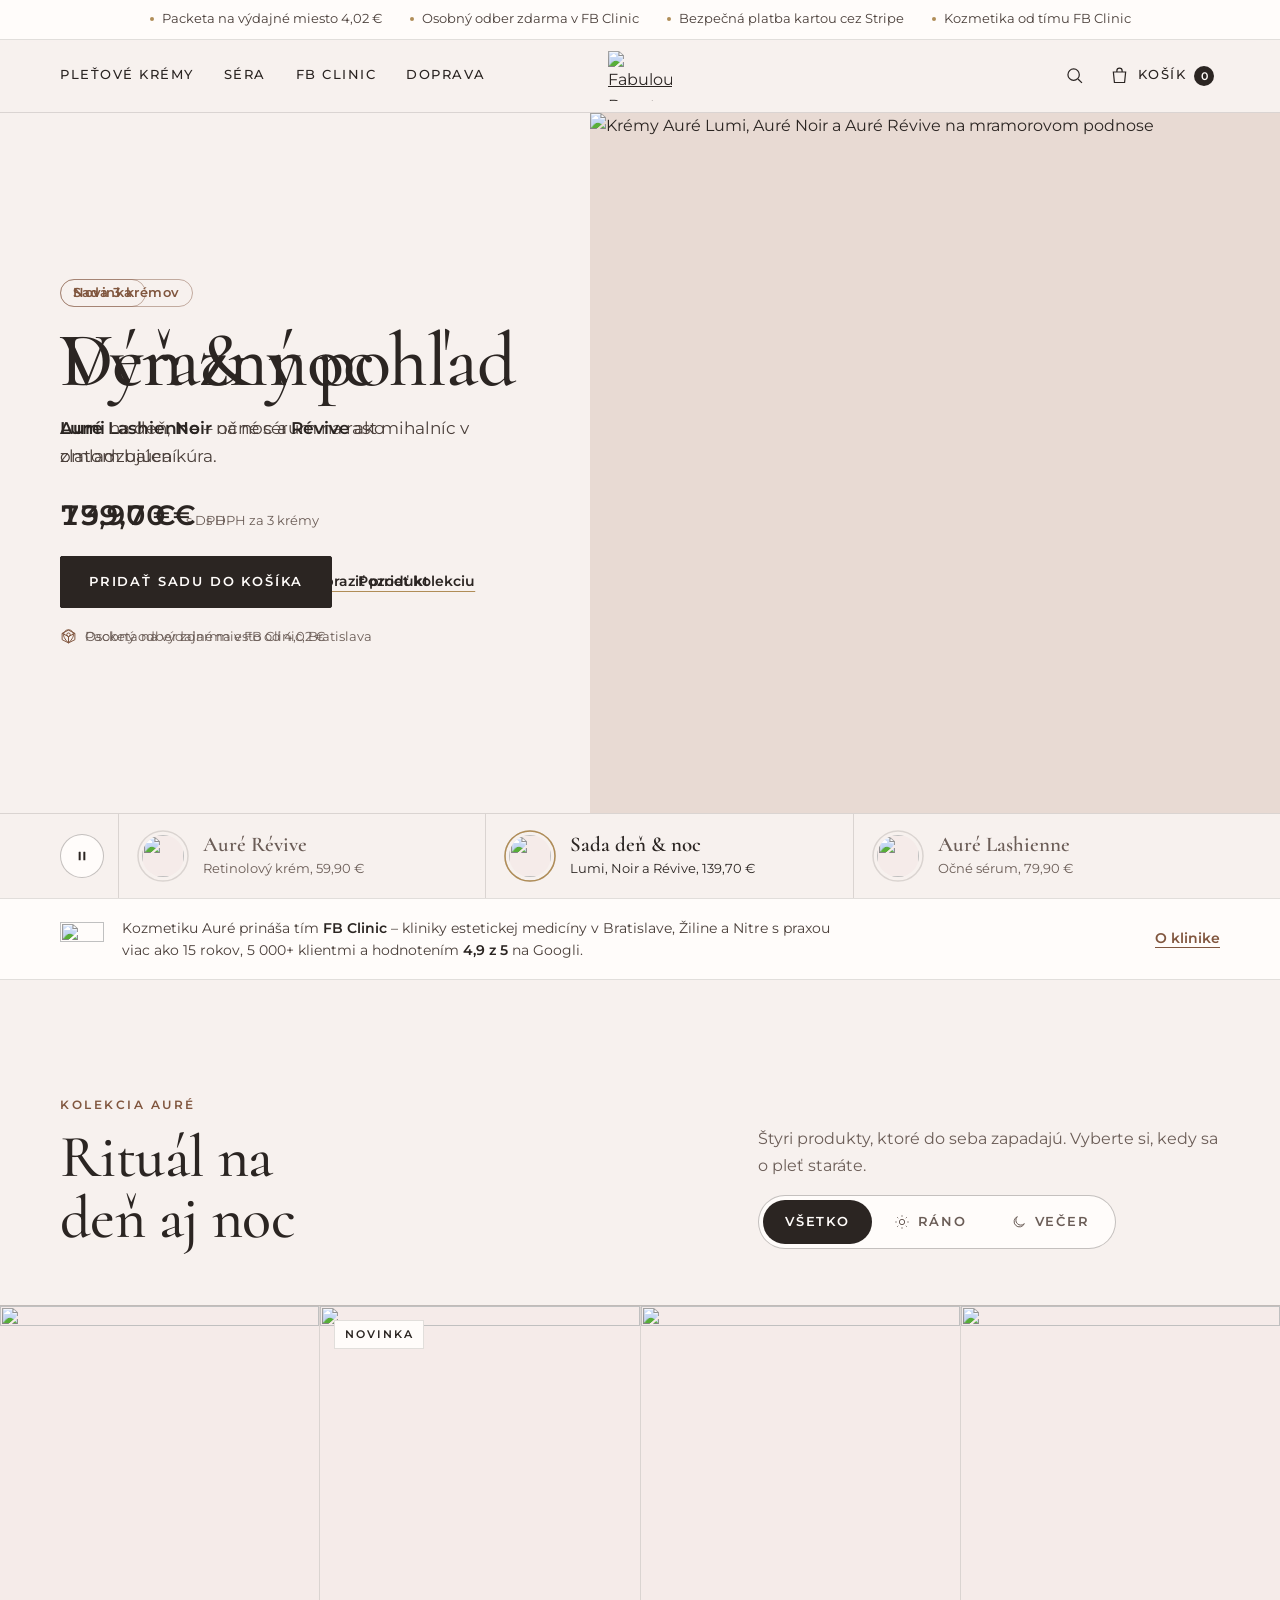
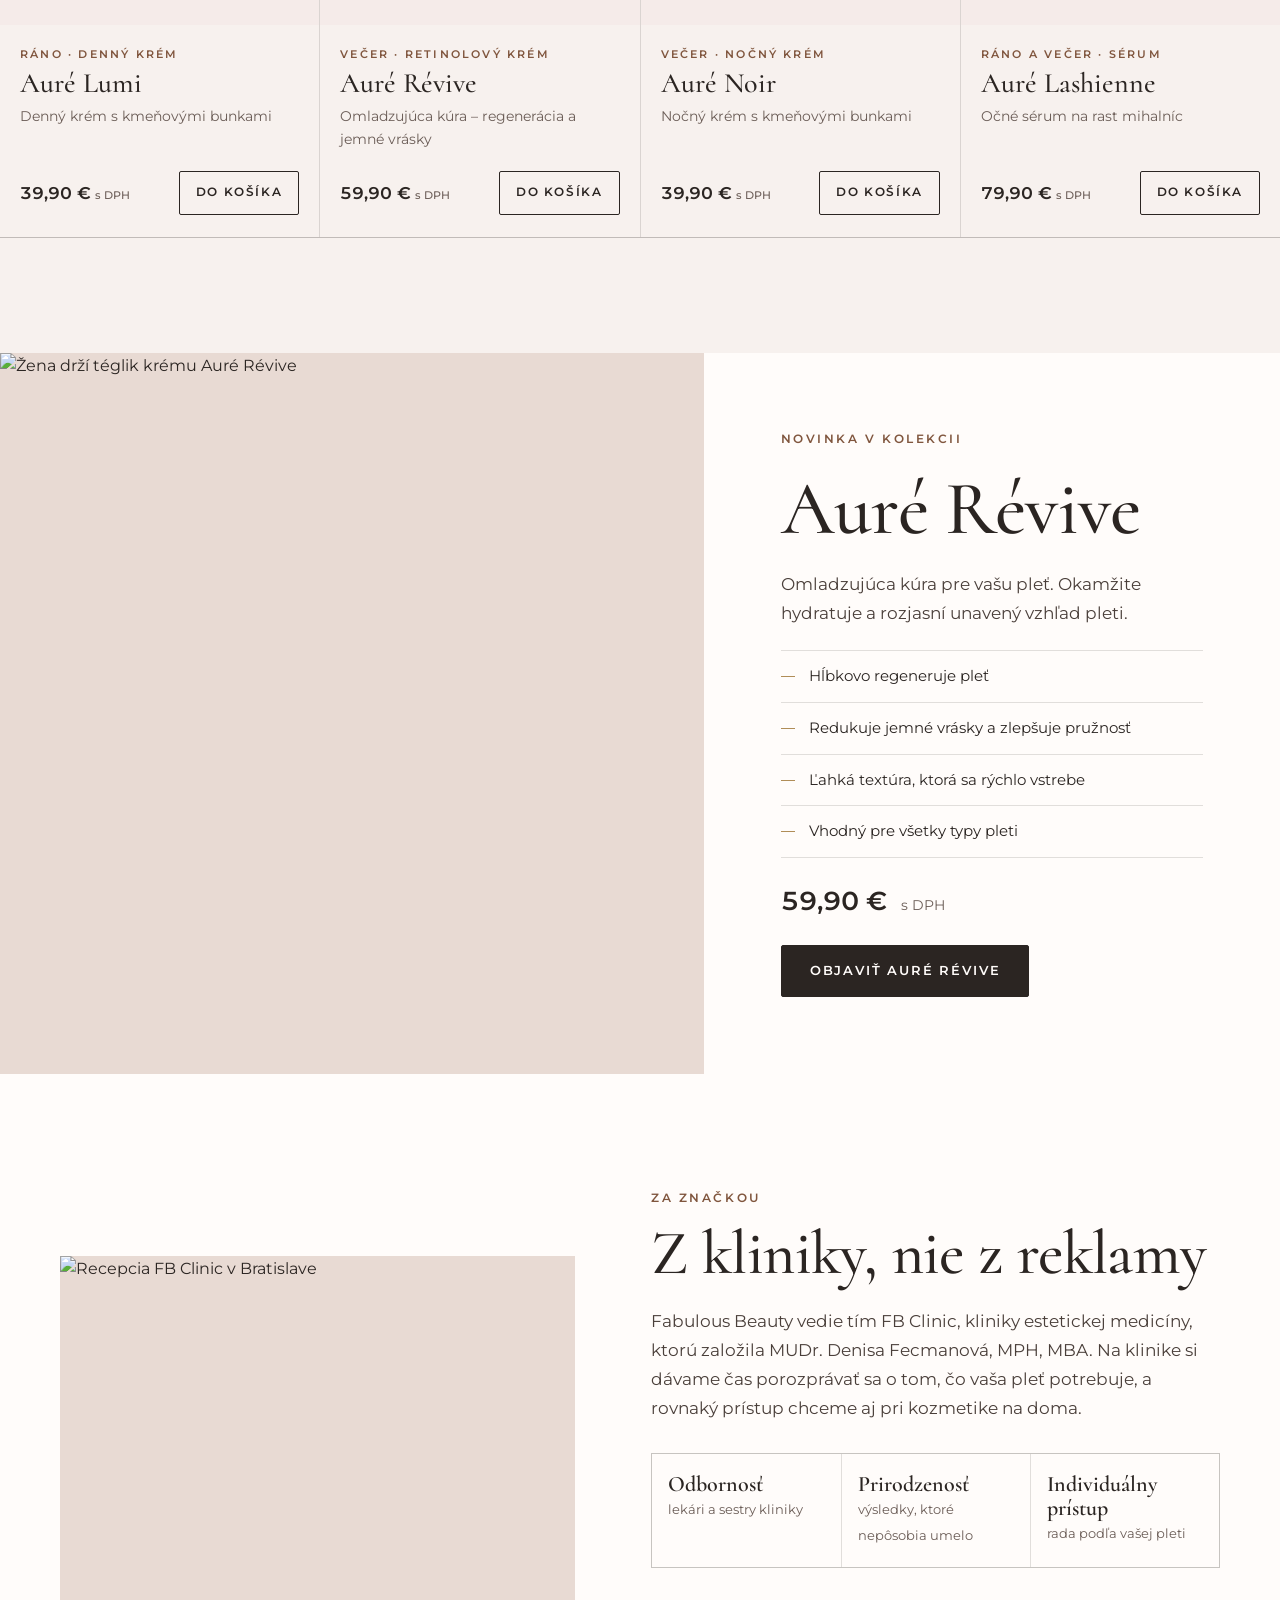
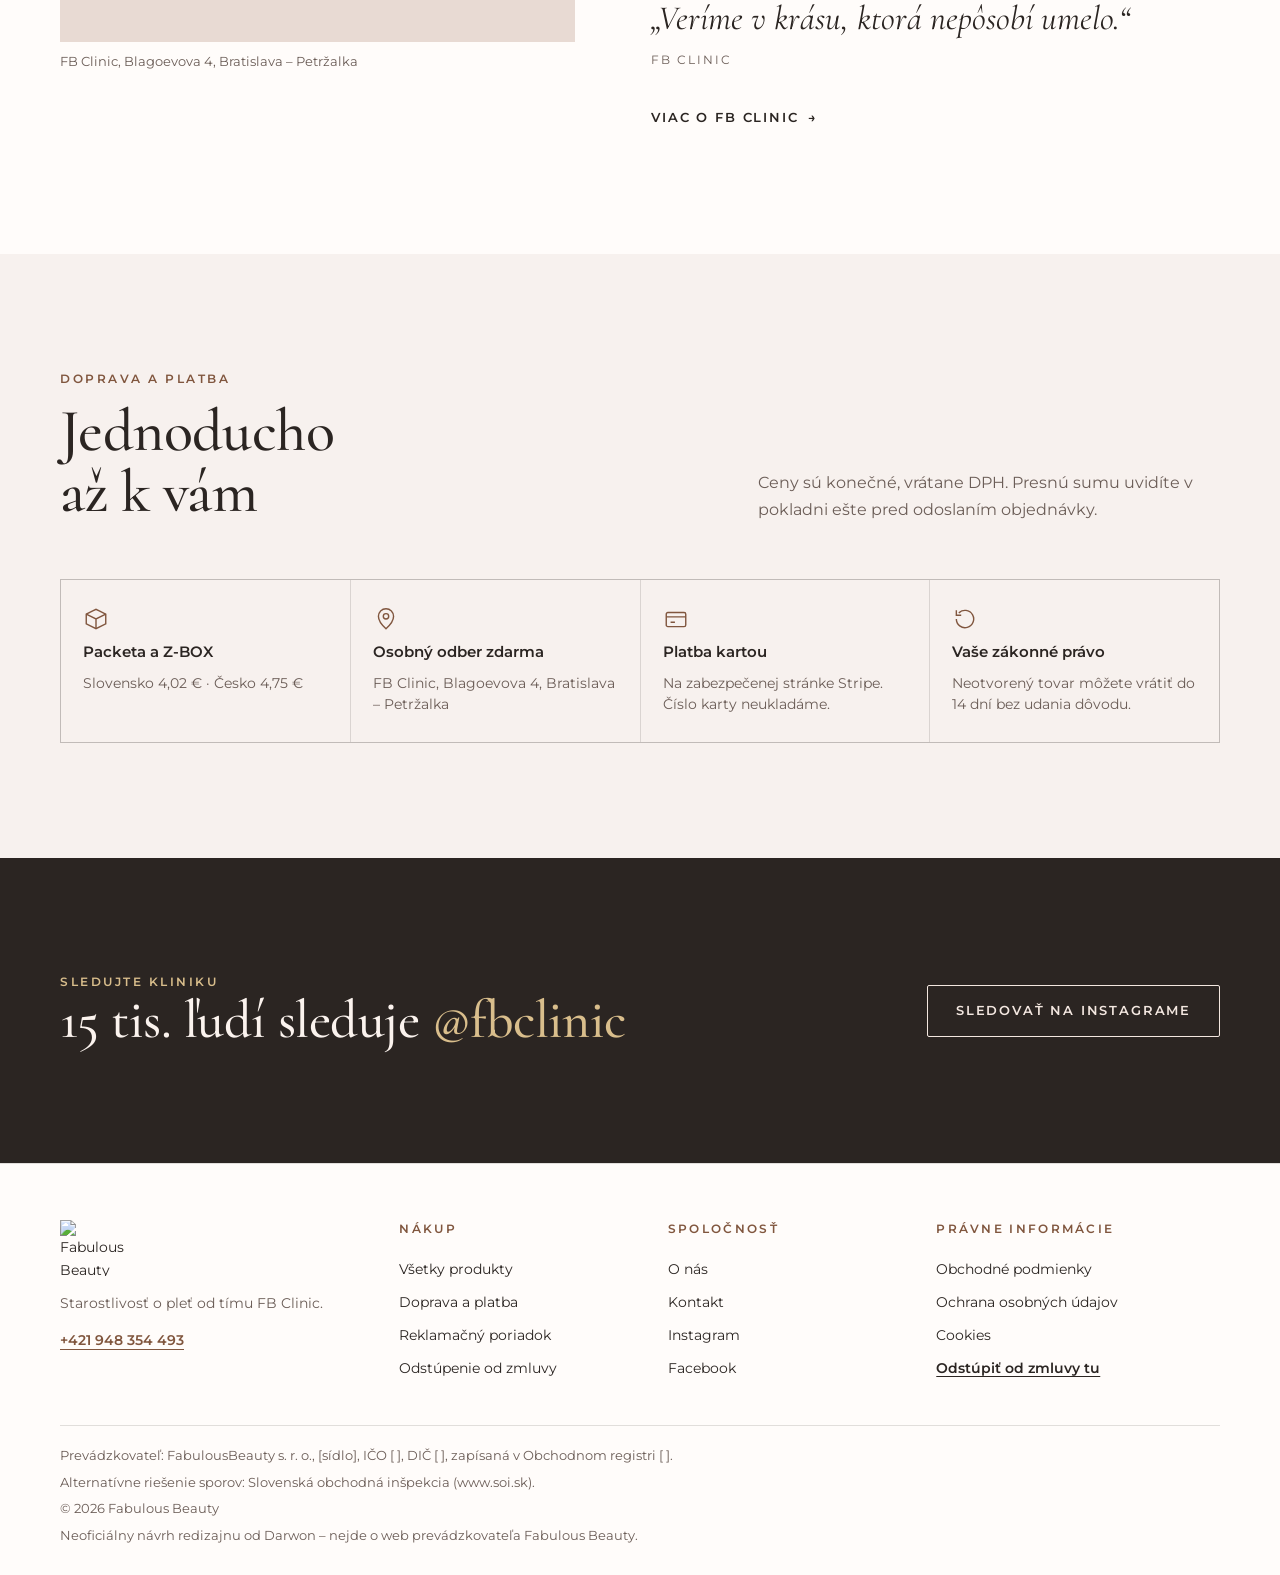
==== commit b8466af3: "Odstránená kurzíva: zvýraznenie farbou, bez ital osi fontu Co-Authored-By: Claude Sonnet 5.5 <norepl" ====
--- a/index.html
+++ b/index.html
@@ -8,7 +8,7 @@
 <meta name="description" content="Neoficiálny návrh redizajnu e-shopu Fabulous Beauty.">
 <link rel="preconnect" href="https://fonts.googleapis.com">
 <link rel="preconnect" href="https://fonts.gstatic.com" crossorigin>
-<link rel="stylesheet" href="https://fonts.googleapis.com/css2?family=Cormorant:ital,wght@0,500;0,600;1,500&family=Montserrat:wght@400;500;600&display=swap">
+<link rel="stylesheet" href="https://fonts.googleapis.com/css2?family=Cormorant:wght@500;600&family=Montserrat:wght@400;500;600&display=swap">
 <link rel="stylesheet" href="assets/styles.css">
 </head>
 <body>
@@ -164,7 +164,7 @@
       <div class="section__head">
         <div>
           <p class="eyebrow">Kolekcia Auré</p>
-          <h2 class="display">Rituál na <em>deň aj noc</em></h2>
+          <h2 class="display">Rituál na <span class="accent">deň aj noc</span></h2>
         </div>
         <div>
           <p class="muted" data-ritual-text style="margin-bottom:16px">Štyri produkty, ktoré do seba zapadajú. Vyberte si, kedy sa o pleť staráte.</p>
@@ -239,7 +239,7 @@
     </div>
     <div class="spot__txt">
       <p class="eyebrow">Novinka v kolekcii</p>
-      <h2 class="display" id="spot-h">Auré <em>Révive</em></h2>
+      <h2 class="display" id="spot-h">Auré <span class="accent">Révive</span></h2>
       <p class="lead">Omladzujúca kúra pre vašu pleť. Okamžite hydratuje a rozjasní unavený vzhľad pleti.</p>
       <ul class="spot__list">
         <li>Hĺbkovo regeneruje pleť</li>
@@ -261,7 +261,7 @@
       </figure>
       <div>
         <p class="eyebrow">Za značkou</p>
-        <h2 class="display">Z kliniky, <em>nie z reklamy</em></h2>
+        <h2 class="display">Z kliniky, <span class="accent">nie z reklamy</span></h2>
         <p class="lead">Fabulous Beauty vedie tím FB Clinic, kliniky estetickej medicíny, ktorú založila MUDr. Denisa Fecmanová, MPH, MBA. Na klinike si dávame čas porozprávať sa o tom, čo vaša pleť potrebuje, a rovnaký prístup chceme aj pri kozmetike na doma.</p>
         <ul class="values">
           <li><strong>Odbornosť</strong><span>lekári a sestry kliniky</span></li>
@@ -280,7 +280,7 @@
       <div class="section__head">
         <div>
           <p class="eyebrow">Doprava a platba</p>
-          <h2 class="display" id="nakup-h">Jednoducho <em>až k vám</em></h2>
+          <h2 class="display" id="nakup-h">Jednoducho <span class="accent">až k vám</span></h2>
         </div>
         <p class="muted">Ceny sú konečné, vrátane DPH. Presnú sumu uvidíte v pokladni ešte pred odoslaním objednávky.</p>
       </div>
